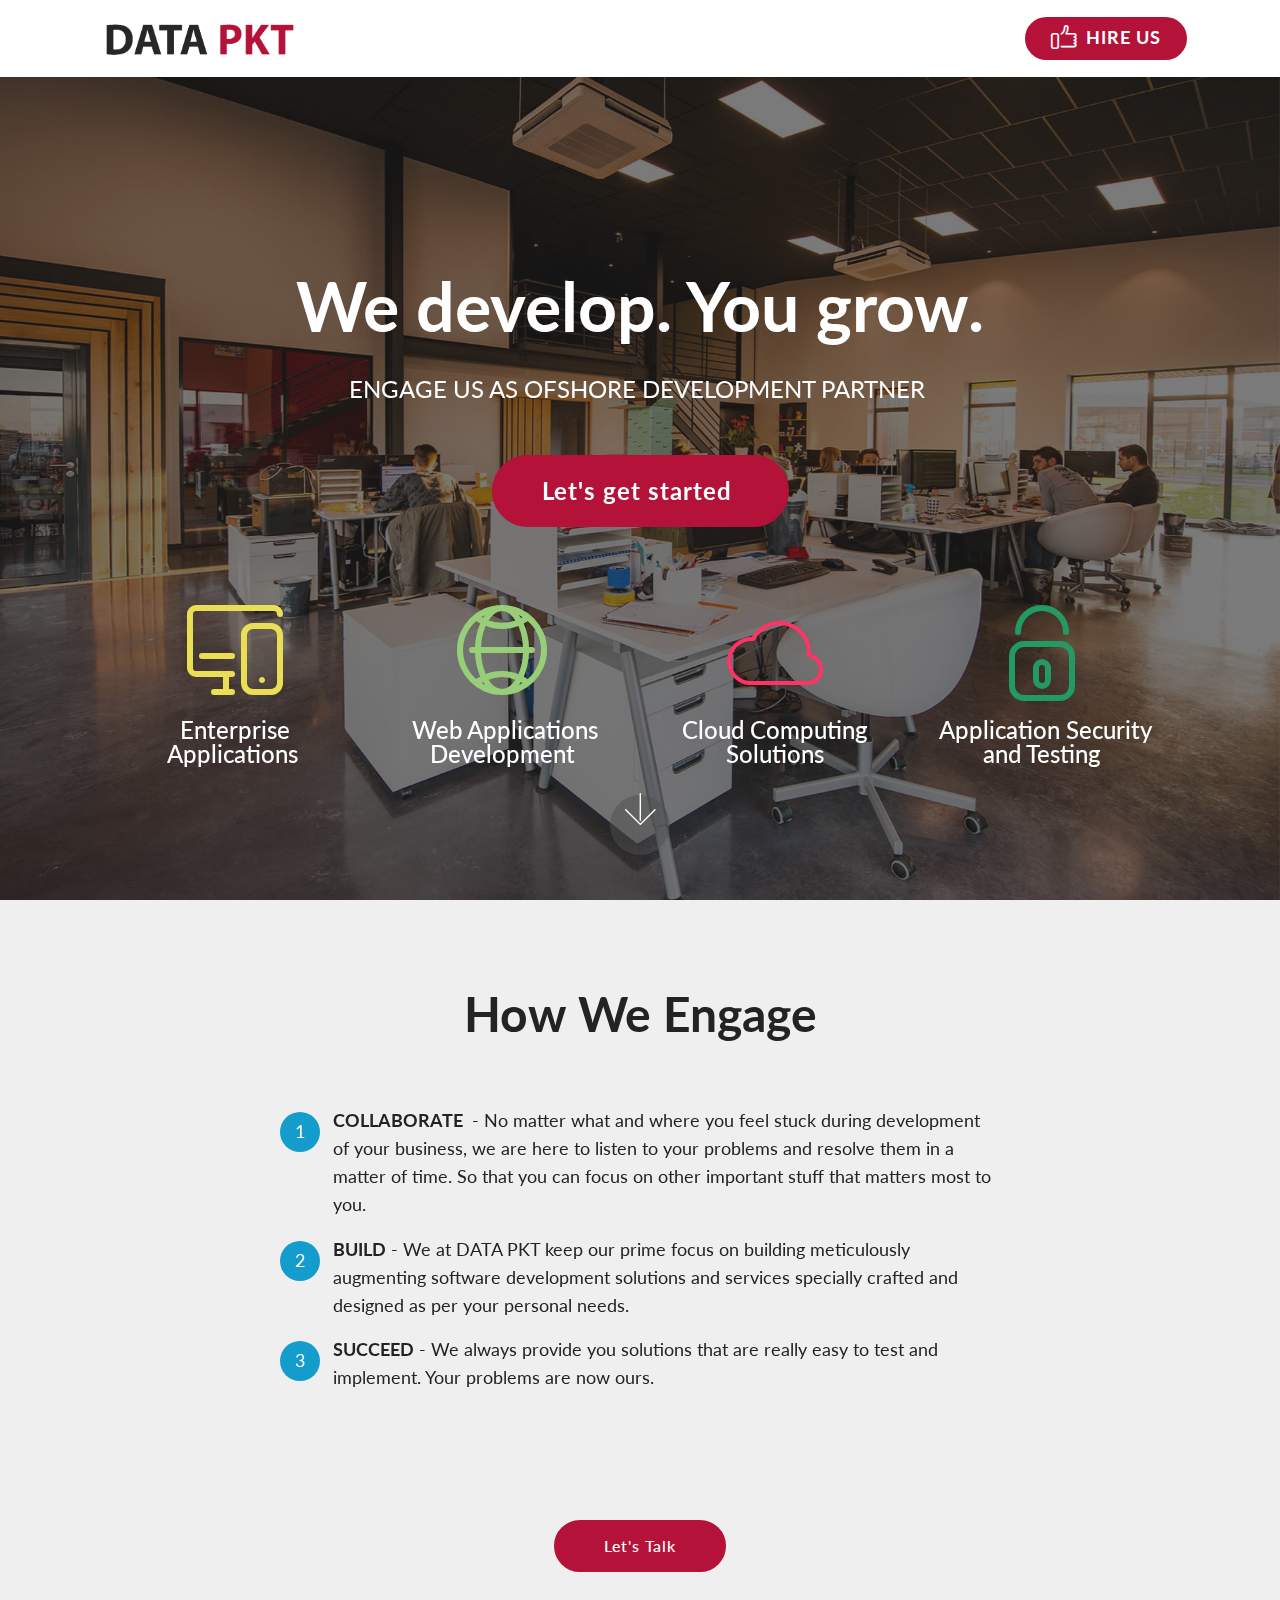
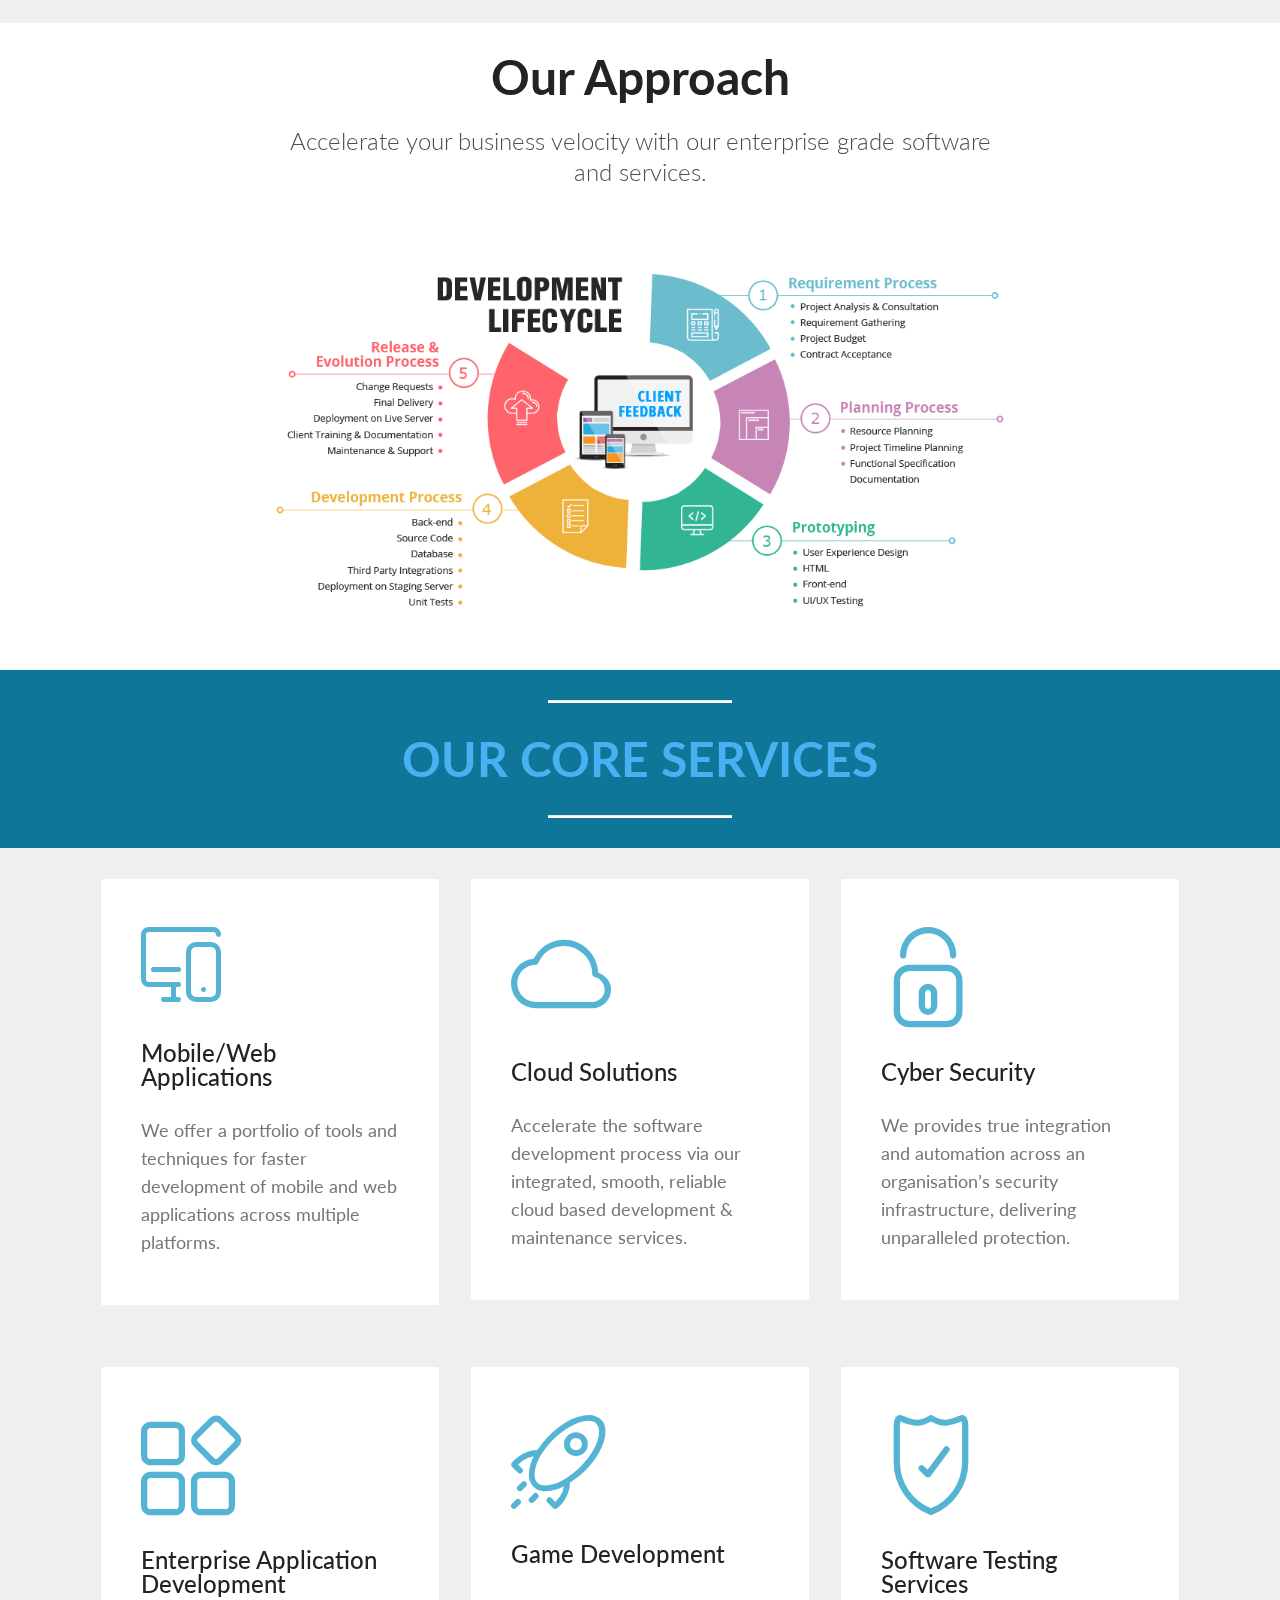
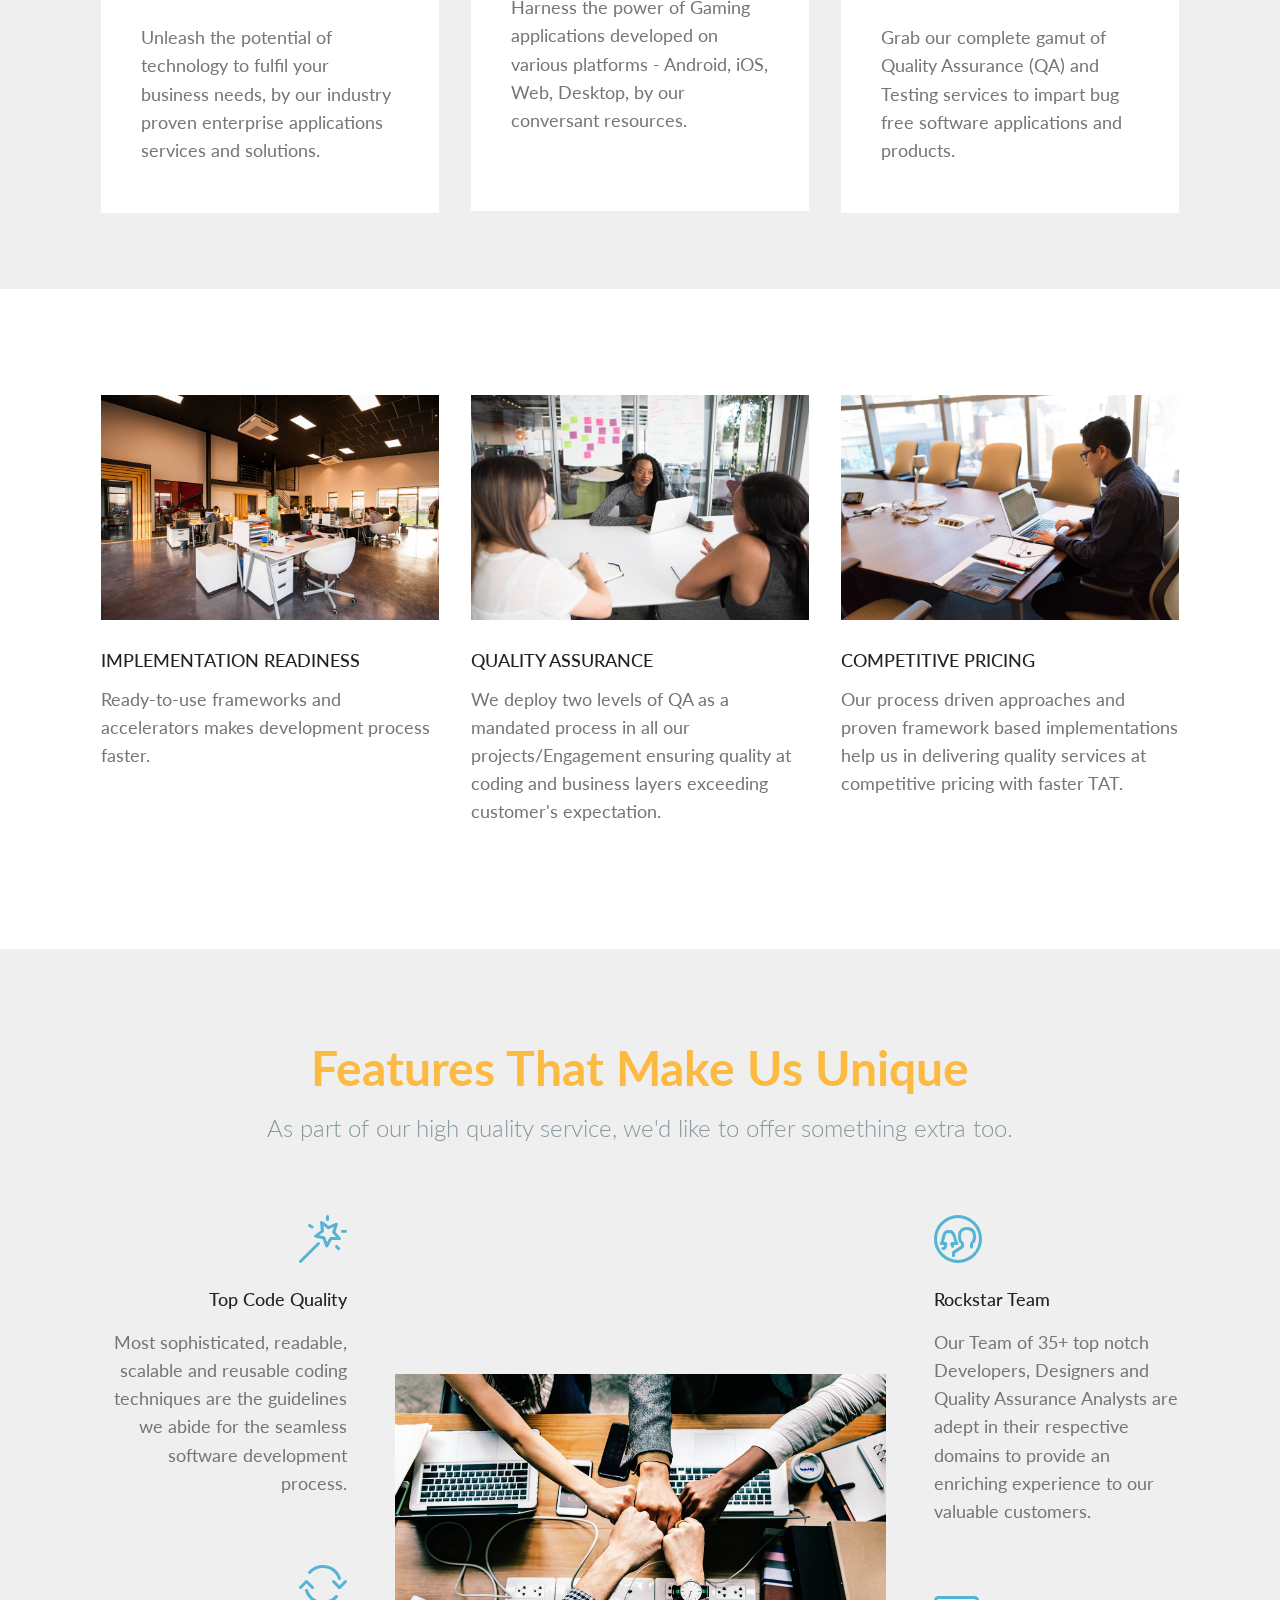
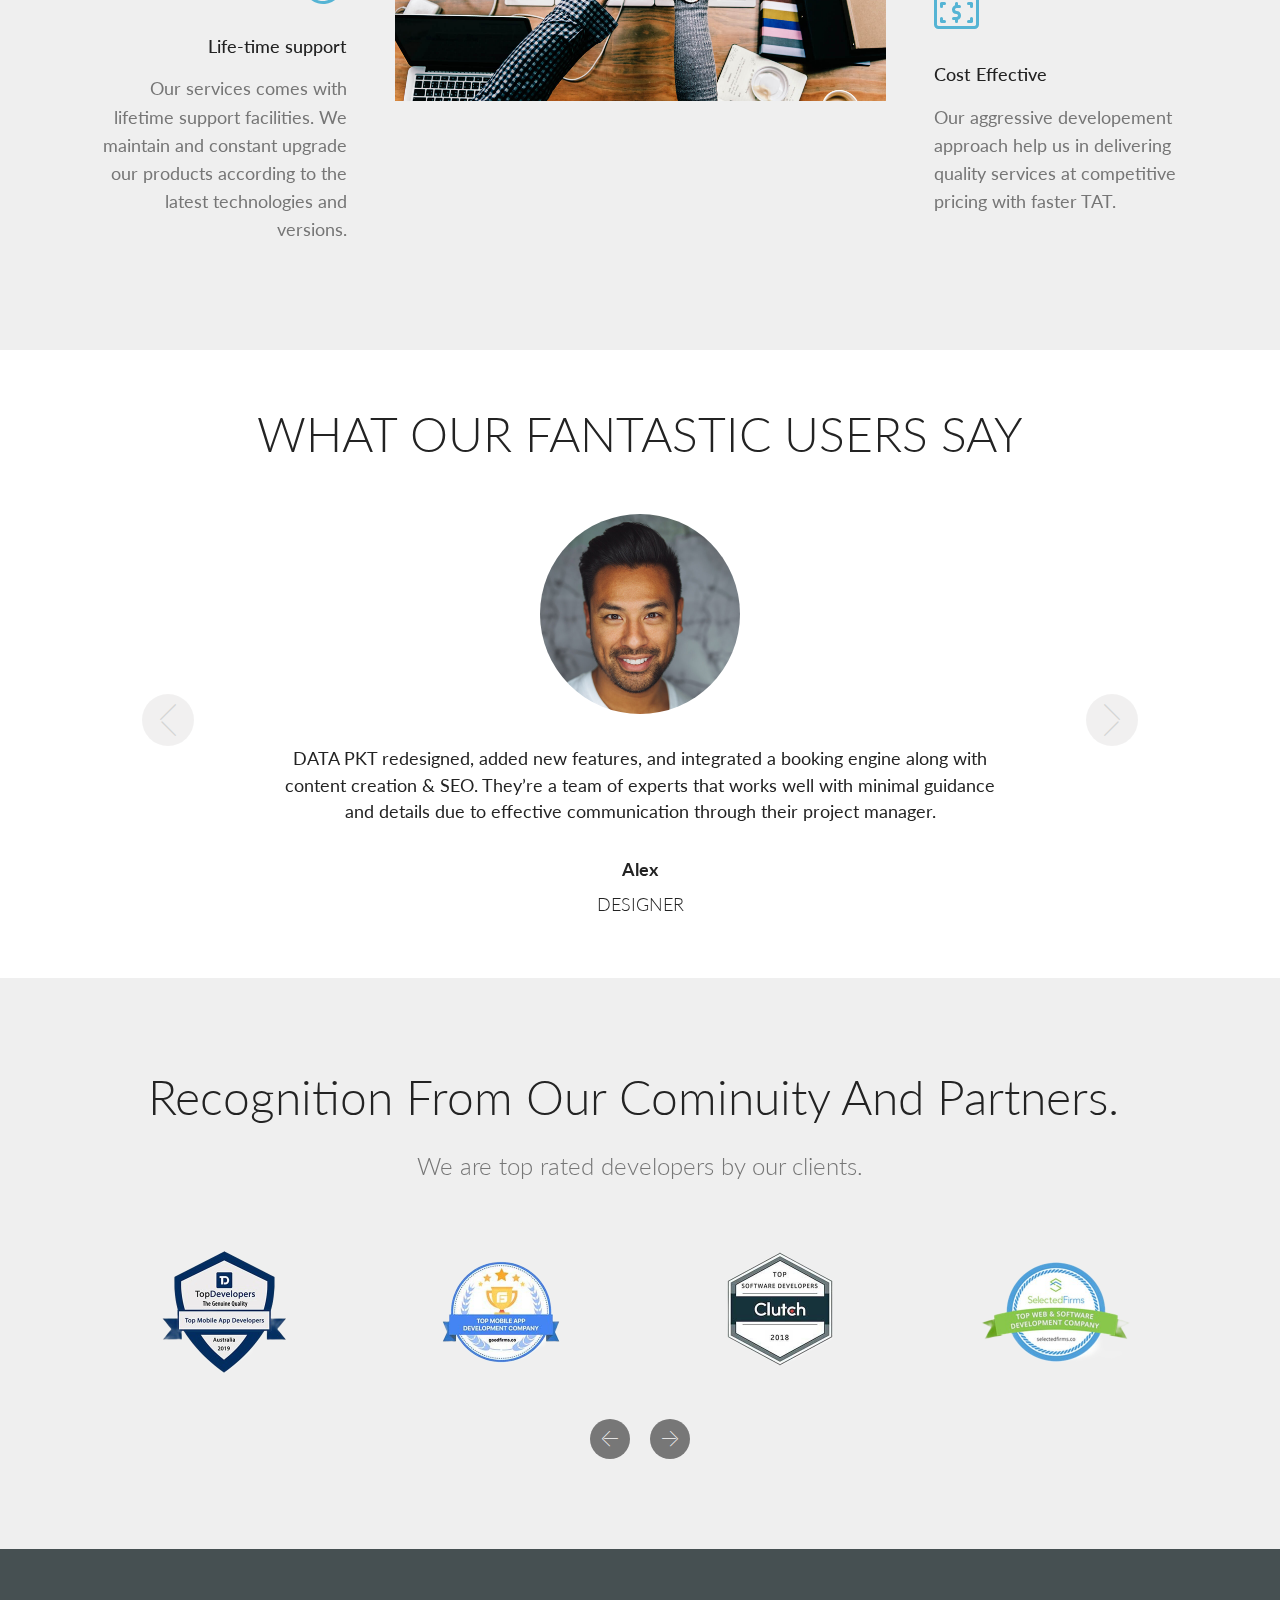
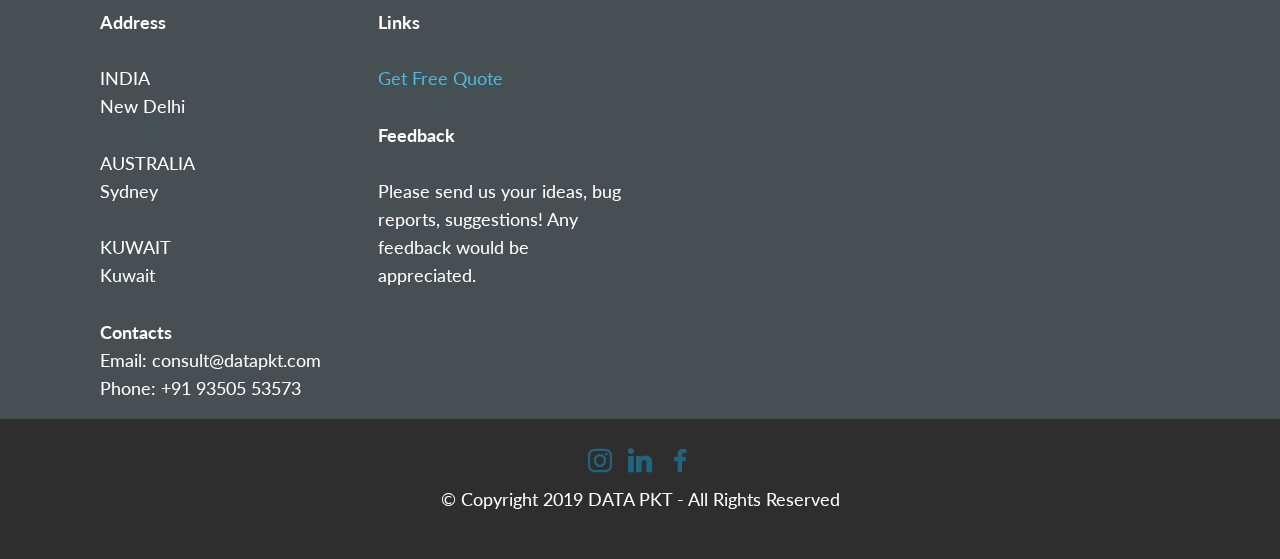
==== index.html @ 36987d60 "new website code" ====
<!DOCTYPE html>
<html  >
<head>
  
  <meta charset="UTF-8">
  <meta http-equiv="X-UA-Compatible" content="IE=edge">
  <meta name="generator" content="DATA PKT, datapkt.com">
  <meta name="viewport" content="width=device-width, initial-scale=1, minimum-scale=1">
  <link rel="shortcut icon" href="assets/images/logo-new-masked.png" type="image/x-icon">
  <meta name="description"
        content="IT Services, Software development, IT Software Testing, IT Application Security, Game Development, DEVOPS Solutions, Free IT Consultation, Top IT Service Company,DATAPKT, DATA PKT, Gurgaon, Australia, Kuwait">
  <meta name="keywords"
        content="IT Services, Software development, IT Software Testing, IT Application Security, Game Development, DEVOPS Solutions, Free IT Consultation, Top IT Service Company,DATAPKT, DATA PKT, Gurgaon, Australia, Kuwait">
  

  <title>DATA PKT - IT Services | Software Development and Testing Services</title>
  

  <link rel="stylesheet" href="assets/web/assets/mobirise-icons/mobirise-icons.css">
  <link rel="stylesheet" href="assets/web/assets/mobirise-icons-bold/mobirise-icons-bold.css">
  <link rel="stylesheet" href="assets/bootstrap/css/bootstrap.min.css">
  <link rel="stylesheet" href="assets/bootstrap/css/bootstrap-grid.min.css">
  <link rel="stylesheet" href="assets/bootstrap/css/bootstrap-reboot.min.css">
  <link rel="stylesheet" href="assets/dropdown/css/style.css">
  <link rel="stylesheet" href="assets/tether/tether.min.css">
  <link rel="stylesheet" href="assets/socicon/css/styles.css">
  <link rel="stylesheet" href="assets/theme/css/style.css">
  <link rel="preload" as="style" href="assets/mobirise/css/mbr-additional.css"><link rel="stylesheet" href="assets/mobirise/css/mbr-additional.css" type="text/css">
  
    <!-- Global site tag (gtag.js) - Google Analytics -->
    <script async src="https://www.googletagmanager.com/gtag/js?id=UA-167141271-1"></script>
    <script>
        window.dataLayer = window.dataLayer || [];
        function gtag() { dataLayer.push(arguments); }
        gtag('js', new Date());

        gtag('config', 'UA-167141271-1');
    </script>
  
  
</head>
<body>
  <section class="menu cid-s04Qbta7zK" once="menu" id="menu2-0">

    

    <nav class="navbar navbar-expand beta-menu navbar-dropdown align-items-center navbar-fixed-top navbar-toggleable-sm">
        <button class="navbar-toggler navbar-toggler-right" type="button" data-toggle="collapse" data-target="#navbarSupportedContent" aria-controls="navbarSupportedContent" aria-expanded="false" aria-label="Toggle navigation">
            <div class="hamburger">
                <span></span>
                <span></span>
                <span></span>
                <span></span>
            </div>
        </button>
        <div class="menu-logo">
            <div class="navbar-brand">
                <span class="navbar-logo">
                    <a href="https://datapkt.com/">
                        <img src="assets/images/logo-new-masked.png" alt="Mobirise" title="" style="height: 3.8rem;">
                    </a>
                </span>
                
            </div>
        </div>
        <div class="collapse navbar-collapse" id="navbarSupportedContent">
            
            <div class="navbar-buttons mbr-section-btn"><a class="btn btn-sm btn-secondary display-7" href="datapkt_get_quote.html"><span class="mbrib-like mbr-iconfont mbr-iconfont-btn"></span><strong>
                    HIRE US</strong><br></a></div>
        </div>
    </nav>
</section>

<section class="engine"></section><section class="header12 cid-s04V2kq7nJ mbr-fullscreen mbr-parallax-background" id="header12-5">

    

    <div class="mbr-overlay" style="opacity: 0.6; background-color: rgb(35, 35, 35);">
    </div>

    <div class="container  ">
            <div class="media-container">
                <div class="col-md-12 align-center">
                    <h1 class="mbr-section-title pb-3 mbr-white mbr-bold mbr-fonts-style display-1"><br><br>We develop. You grow.</h1>
                    <p class="mbr-text pb-3 mbr-white mbr-fonts-style display-5">
                        ENGAGE US AS OFSHORE DEVELOPMENT PARTNER&nbsp;</p>
                    <div class="mbr-section-btn align-center py-2"><a class="btn btn-md btn-secondary display-5" href="datapkt_get_quote.html#header3-g"><strong>Let's get started&nbsp;</strong><strong></strong></a></div>

                    <div class="icons-media-container mbr-white">
                        <div class="card col-12 col-md-6 col-lg-3">
                            <div class="icon-block">
                                <span class="mbr-iconfont mbrib-responsive" style="color: rgb(233, 222, 84); fill: rgb(233, 222, 84);"></span>
                            </a>
                            </div>
                            <h5 class="mbr-fonts-style display-5">
                                Enterprise Applications&nbsp;</h5>
                        </div>

                        <div class="card col-12 col-md-6 col-lg-3">
                            <div class="icon-block">
                                    <span class="mbr-iconfont mbrib-globe-2" style="color: rgb(152, 206, 119); fill: rgb(152, 206, 119);"></span>
                                </a>
                            </div>
                            <h5 class="mbr-fonts-style display-5">
                                Web Applications<br>Development&nbsp;</h5>
                        </div>

                        <div class="card col-12 col-md-6 col-lg-3">
                            <div class="icon-block">
                                    <span class="mbr-iconfont mbri-cloud" style="color: rgb(255, 51, 102); fill: rgb(255, 51, 102);"></span>
                                </a>
                            </div>
                            <h5 class="mbr-fonts-style display-5">
                                Cloud Computing Solutions</h5>
                        </div>

                        <div class="card col-12 col-md-6 col-lg-3">
                            <div class="icon-block">
                                    <span class="mbr-iconfont mbrib-lock" style="color: rgb(35, 153, 99); fill: rgb(35, 153, 99);"></span>
                                </a>
                            </div>
                            <h5 class="mbr-fonts-style display-5">
                                Application Security and Testing&nbsp;</h5>
                        </div>
                    </div>
                </div>
            </div>
    </div>

    <div class="mbr-arrow hidden-sm-down" aria-hidden="true">
        <a href="#next">
            <i class="mbri-down mbr-iconfont"></i>
        </a>
    </div>
</section>

<section class="mbr-section content4 cid-s05r901Wev" id="content4-p">

    

    <div class="container">
        <div class="media-container-row">
            <div class="title col-12 col-md-8">
                <h2 class="align-center pb-3 mbr-fonts-style display-2"><strong>How We Engage</strong></h2>
                
                
            </div>
        </div>
    </div>
</section>

<section class="mbr-section article content11 cid-s04VT2Vdr0" id="content11-7">
     

    <div class="container">
        <div class="media-container-row">
            <div class="mbr-text counter-container col-12 col-md-8 mbr-fonts-style display-7">
                <ol>
                    <li><strong>COLLABORATE&nbsp;</strong> - No matter what and where you feel stuck during development of your business, we are here to listen to your problems and resolve them in a matter of time. So that you can focus on other important stuff that matters most to you.&nbsp;</li>
                    <li><strong>BUILD</strong> - We at DATA PKT keep our prime focus on building meticulously augmenting software development solutions and services specially crafted and designed as per your personal needs.&nbsp;</li>
                    <li><strong>SUCCEED</strong> - We always provide you solutions that are really easy to test and implement. Your problems are now ours.&nbsp;</li>
                </ol>
            </div>
        </div>
    </div>
</section>

<section class="mbr-section content8 cid-s05pioyYOa" id="content8-n">

    

    <div class="container">
        <div class="media-container-row title">
            <div class="col-12 col-md-8">
                <div class="mbr-section-btn align-center"><a class="btn btn-secondary display-4" href="datapkt_get_quote.html">Let's Talk</a></div>
            </div>
        </div>
    </div>
</section>

<section class="mbr-section content5 cid-s05plh3Xki" id="content5-o">

    

    

    <div class="container">
        <div class="media-container-row">
            <div class="title col-12 col-md-8">
                <h2 class="align-center mbr-bold mbr-white pb-3 mbr-fonts-style display-2">Our Approach</h2>
                <h3 class="mbr-section-subtitle align-center mbr-light mbr-white pb-3 mbr-fonts-style display-5">
                    Accelerate your business velocity with our enterprise grade software and services.</h3>
                
                
            </div>
        </div>
    </div>
</section>

<section class="cid-s05JF2onFY" id="image1-r">

    

    <figure class="mbr-figure container">
        <div class="image-block" style="width: 66%;">
            <a href="https://atprodsitecdn.azureedge.net/allianceteklive/images/deployment-lifecycle.png"><img src="assets/images/deployment-lifecycle.png" width="1400" alt="Mobirise" title=""></a>
            
        </div>
    </figure>
</section>

<section class="mbr-section article content10 cid-s05sHto4bU" id="content10-q">
    
     

    <div class="container">
        <div class="inner-container" style="width: 66%;">
            <hr class="line" style="width: 25%;">
            <div class="section-text align-center mbr-white mbr-fonts-style display-2"><strong>
                    OUR CORE SERVICES</strong></div>
            <hr class="line" style="width: 25%;">
        </div>
    </div>
</section>

<section class="features6 cid-s04W2j54G5" id="features6-a">
    
    

    
    <div class="container">
        <div class="media-container-row">

            <div class="card p-3 col-12 col-md-6 col-lg-4">
                <div class="card-img pb-3">
                    <span class="mbr-iconfont mbrib-responsive" style="color: rgb(85, 180, 212); fill: rgb(85, 180, 212); font-size: 80px;"></span>
                </div>
                <div class="card-box">
                    <h4 class="card-title py-3 mbr-fonts-style display-5">Mobile/Web Applications</h4>
                    <p class="mbr-text mbr-fonts-style display-7">
                       We offer a portfolio of tools and techniques for faster development of mobile and web applications across multiple platforms.</p>
                </div>
            </div>

            <div class="card p-3 col-12 col-md-6 col-lg-4">
                <div class="card-img pb-3">
                    <span class="mbr-iconfont mbrib-cloud" style="color: rgb(85, 180, 212); fill: rgb(85, 180, 212); font-size: 100px;"></span>
                </div>
                <div class="card-box">
                    <h4 class="card-title py-3 mbr-fonts-style display-5">Cloud Solutions</h4>
                    <p class="mbr-text mbr-fonts-style display-7">Accelerate the software development process via our integrated, smooth, reliable cloud based development &amp; maintenance services.<br>
                    </p>
                </div>
            </div>

            <div class="card p-3 col-12 col-md-6 col-lg-4">
                <div class="card-img pb-3">
                    <span class="mbr-iconfont mbrib-lock" style="color: rgb(85, 180, 212); fill: rgb(85, 180, 212); font-size: 100px;"></span>
                </div>
                <div class="card-box">
                    <h4 class="card-title py-3 mbr-fonts-style display-5">Cyber Security</h4>
                    <p class="mbr-text mbr-fonts-style display-7">
                       We provides true integration and automation across an organisation’s security infrastructure, delivering unparalleled protection.<br></p>
                </div>
            </div>

            

        </div>

    </div>

</section>

<section class="features6 cid-s04W18YOGa" id="features6-9">
    
    

    
    <div class="container">
        <div class="media-container-row">

            <div class="card p-3 col-12 col-md-6 col-lg-4">
                <div class="card-img pb-3">
                    <span class="mbr-iconfont mbrib-extension" style="color: rgb(85, 180, 212); fill: rgb(85, 180, 212); font-size: 100px;"></span>
                </div>
                <div class="card-box">
                    <h4 class="card-title py-3 mbr-fonts-style display-5">Enterprise Application Development&nbsp;</h4>
                    <p class="mbr-text mbr-fonts-style display-7">
                       Unleash the potential of technology to fulfil your business needs, by our industry proven enterprise applications services and solutions.
                    </p>
                </div>
            </div>

            <div class="card p-3 col-12 col-md-6 col-lg-4">
                <div class="card-img pb-3">
                    <span class="mbr-iconfont mbrib-rocket" style="font-size: 94px; color: rgb(85, 180, 212); fill: rgb(85, 180, 212);"></span>
                </div>
                <div class="card-box">
                    <h4 class="card-title py-3 mbr-fonts-style display-5">Game Development&nbsp;</h4>
                    <p class="mbr-text mbr-fonts-style display-7">Harness the power of Gaming applications developed on various platforms - Android, iOS, Web, Desktop, by our conversant resources.<br><br>
                    </p>
                </div>
            </div>

            <div class="card p-3 col-12 col-md-6 col-lg-4">
                <div class="card-img pb-3">
                    <span class="mbr-iconfont mbrib-protect" style="font-size: 100px; color: rgb(85, 180, 212); fill: rgb(85, 180, 212);"></span>
                </div>
                <div class="card-box">
                    <h4 class="card-title py-3 mbr-fonts-style display-5">Software Testing Services</h4>
                    <p class="mbr-text mbr-fonts-style display-7">Grab our complete gamut of Quality Assurance (QA) and Testing services to impart bug free software applications and products.<br>
                    </p>
                </div>
            </div>

            

        </div>

    </div>

</section>

<section class="features2 cid-s05LV9KtYY" id="features2-u">

    

    
    
    <div class="container">
        <div class="media-container-row">
            <div class="card p-3 col-12 col-md-6 col-lg-4">
                <div class="card-wrapper">
                    <div class="card-img">
                        <img src="assets/images/background1.jpg" alt="Mobirise">
                    </div>
                    <div class="card-box">
                        <h4 class="card-title pb-3 mbr-fonts-style display-7">IMPLEMENTATION READINESS</h4>
                        <p class="mbr-text mbr-fonts-style display-7">Ready-to-use frameworks and accelerators makes development process faster.</p>
                    </div>
                </div>
            </div>

            <div class="card p-3 col-12 col-md-6 col-lg-4">
                <div class="card-wrapper">
                    <div class="card-img">
                        <img src="assets/images/background2.jpg" alt="Mobirise">
                    </div>
                    <div class="card-box ">
                        <h4 class="card-title pb-3 mbr-fonts-style display-7">QUALITY ASSURANCE&nbsp;</h4>
                        <p class="mbr-text mbr-fonts-style display-7">We deploy two levels of QA as a mandated process in all our projects/Engagement ensuring quality at coding and business layers exceeding customer's expectation.</p>
                    </div>
                </div>
            </div>

            <div class="card p-3 col-12 col-md-6 col-lg-4">
                <div class="card-wrapper">
                    <div class="card-img">
                        <img src="assets/images/background3.jpg" alt="Mobirise">
                    </div>
                    <div class="card-box">
                        <h4 class="card-title pb-3 mbr-fonts-style display-7">COMPETITIVE PRICING&nbsp;</h4>
                        <p class="mbr-text mbr-fonts-style display-7">Our process driven approaches and proven framework based implementations help us in delivering quality services at competitive pricing with faster TAT.</p>
                    </div>
                </div>
            </div>

            
        </div>
    </div>
</section>

<section class="features12 cid-s04W6Q4tJt" id="features12-b">
    
    

    

    <div class="container">
        <h2 class="mbr-section-title pb-2 mbr-fonts-style display-2"><strong>Features That Make Us Unique</strong></h2>
        <h3 class="mbr-section-subtitle pb-3 mbr-fonts-style display-5">As part of our high quality service, we'd like to offer something extra too.</h3>

        <div class="media-container-row pt-5">
            <div class="block-content align-right">
                <div class="card pl-3 pr-3 pb-5">
                    <div class="mbr-card-img-title">
                        <div class="card-img pb-3">
                             <span class="mbr-iconfont mbrib-magic-stick" style="color: rgb(85, 180, 212); fill: rgb(85, 180, 212);"></span>
                        </div>
                        <div class="mbr-crt-title">
                            <h4 class="card-title py-2 mbr-crt-title mbr-fonts-style display-7">Top Code Quality</h4>
                        </div>
                    </div>                

                    <div class="card-box">
                        <p class="mbr-text mbr-section-text mbr-fonts-style display-7">Most sophisticated, readable, scalable and reusable coding techniques are the guidelines we abide for the seamless software development process.
                        </p>
                    </div>
                </div>

                <div class="card pl-3 pr-3">
                    <div class="mbr-card-img-title">
                        <div class="card-img pb-3">
                            <span class="mbr-iconfont mbrib-update" style="color: rgb(85, 180, 212); fill: rgb(85, 180, 212);"></span>
                        </div>
                        <div class="mbr-crt-title">
                            <h4 class="card-title py-2 mbr-crt-title mbr-fonts-style display-7">Life-time support</h4>
                        </div>
                    </div>
                    <div class="card-box">
                        <p class="mbr-text mbr-section-text mbr-fonts-style display-7">
                            Our services comes with lifetime support facilities. We maintain and constant upgrade our products according to the latest technologies and versions.
                        </p>
                    </div>
                </div>
            </div>

            <div class="mbr-figure m-auto" style="width: 50%;">
                <img src="assets/images/background6.jpg" alt="Mobirise" title="">
            </div>

            <div class="block-content align-left">
                <div class="card pl-3 pr-3 pb-5">
                    <div class="mbr-card-img-title">
                        <div class="card-img pb-3">
                             <span class="mbr-iconfont mbrib-users" style="color: rgb(85, 180, 212); fill: rgb(85, 180, 212);"></span>
                        </div>
                        <div class="mbr-crt-title">
                            <h4 class="card-title py-2 mbr-crt-title mbr-fonts-style display-7">Rockstar Team</h4>
                        </div>
                    </div>                

                    <div class="card-box">
                        <p class="mbr-text mbr-section-text mbr-fonts-style display-7">
                            Our Team of 35+ top notch Developers, Designers and Quality Assurance Analysts are adept in their respective domains to provide an enriching experience to our valuable customers.</p>
                    </div>
                </div>

                <div class="card pl-3 pr-3">
                    <div class="mbr-card-img-title">
                        <div class="card-img pb-3">
                            <span class="mbr-iconfont mbrib-cash" style="color: rgb(85, 180, 212); fill: rgb(85, 180, 212);"></span>
                        </div>
                        <div class="mbr-crt-title">
                            <h4 class="card-title py-2 mbr-crt-title mbr-fonts-style display-7">Cost Effective&nbsp;</h4>
                        </div>
                    </div>
                    <div class="card-box">
                        <p class="mbr-text mbr-section-text mbr-fonts-style display-7">
                            Our aggressive developement approach help us in delivering quality services at competitive pricing with faster TAT.
                        </p>
                    </div>
                </div>
            </div>
        </div>
    </div>
</section>

<section class="carousel slide testimonials-slider cid-s04ZLrWwwZ" data-interval="false" id="testimonials-slider1-i">
    
    

    

    <div class="container text-center">
        <h2 class="pb-5 mbr-fonts-style display-2">
            WHAT OUR FANTASTIC USERS SAY
        </h2>

        <div class="carousel slide" role="listbox" data-pause="true" data-keyboard="false" data-ride="carousel" data-interval="5000">
            <div class="carousel-inner">
                
                
            <div class="carousel-item">
                    <div class="user col-md-8">
                        <div class="user_image">
                            <img src="assets/images/face3.jpg">
                        </div>
                        <div class="user_text pb-3">
                            <p class="mbr-fonts-style display-7">
                                DATA PKT redesigned, added new features, and integrated a booking engine along with content creation &amp; SEO. They’re a team of experts that works well with minimal guidance and details due to effective communication through their project manager.
                            </p>
                        </div>
                        <div class="user_name mbr-bold pb-2 mbr-fonts-style display-7">
                            Alex
                        </div>
                        <div class="user_desk mbr-light mbr-fonts-style display-7">
                            DESIGNER
                        </div>
                    </div>
                </div><div class="carousel-item">
                    <div class="user col-md-8">
                        <div class="user_image">
                            <img src="assets/images/face2.jpg">
                        </div>
                        <div class="user_text pb-3">
                            <p class="mbr-fonts-style display-7">
                                I wanted to convey what a great job I think the team did on this recent Listing Manager project. We needed a quick turn around and we needed some creativity from the team on the UI and you delivered in style. You certainly exceeded my expectations.
                            </p>
                        </div>
                        <div class="user_name mbr-bold pb-2 mbr-fonts-style display-7">
                            Linda
                        </div>
                        <div class="user_desk mbr-light mbr-fonts-style display-7">
                            DEVELOPER
                        </div>
                    </div>
                </div></div>

            <div class="carousel-controls">
                <a class="carousel-control-prev" role="button" data-slide="prev">
                  <span aria-hidden="true" class="mbri-arrow-prev mbr-iconfont"></span>
                  <span class="sr-only">Previous</span>
                </a>
                
                <a class="carousel-control-next" role="button" data-slide="next">
                  <span aria-hidden="true" class="mbri-arrow-next mbr-iconfont"></span>
                  <span class="sr-only">Next</span>
                </a>
            </div>
        </div>
    </div>
</section>

<section class="clients cid-s06AmJy2go" data-interval="false" id="clients-x">
      

    
        <div class="container mb-5">
            <div class="media-container-row">
                <div class="col-12 align-center">
                    <h2 class="mbr-section-title pb-3 mbr-fonts-style display-2">
                        Recognition From Our Cominuity And Partners.&nbsp;</h2>
                    <h3 class="mbr-section-subtitle mbr-light mbr-fonts-style display-5">
                        We are top rated developers by our clients.
                    </h3>
                </div>
            </div>
        </div>

    <div class="container">
        <div class="carousel slide" role="listbox" data-pause="true" data-keyboard="false" data-ride="carousel" data-interval="5000">
            <div class="carousel-inner" data-visible="4">
                
                
                
                
                
            <div class="carousel-item ">
                    <div class="media-container-row">
                        <div class="col-md-12">
                            <div class="wrap-img ">
                                <img src="assets/images/top-mobile-app-developers-australia-2019.png" class="img-responsive clients-img" alt="" title="">
                            </div>
                        </div>
                    </div>
                </div><div class="carousel-item ">
                    <div class="media-container-row">
                        <div class="col-md-12">
                            <div class="wrap-img ">
                                <img src="assets/images/goodfirms.png" class="img-responsive clients-img" alt="" title="">
                            </div>
                        </div>
                    </div>
                </div><div class="carousel-item ">
                    <div class="media-container-row">
                        <div class="col-md-12">
                            <div class="wrap-img ">
                                <img src="assets/images/clutch-1.png" class="img-responsive clients-img" alt="" title="">
                            </div>
                        </div>
                    </div>
                </div><div class="carousel-item ">
                    <div class="media-container-row">
                        <div class="col-md-12">
                            <div class="wrap-img ">
                                <img src="assets/images/top-web-development-companies-of-usa.png" class="img-responsive clients-img" alt="" title="">
                            </div>
                        </div>
                    </div>
                </div></div>
            <div class="carousel-controls">
                <a data-app-prevent-settings="" class="carousel-control carousel-control-prev" role="button" data-slide="prev">
                    <span aria-hidden="true" class="mbri-left mbr-iconfont"></span>
                    <span class="sr-only">Previous</span>
                </a>
                <a data-app-prevent-settings="" class="carousel-control carousel-control-next" role="button" data-slide="next">
                    <span aria-hidden="true" class="mbri-right mbr-iconfont"></span>
                    <span class="sr-only">Next</span>
                </a>
            </div>
        </div>
    </div>
</section>

<section class="cid-s06ASRzOPq" id="footer2-10">

    

    

    <div class="container">
        <div class="media-container-row content mbr-white">
            <div class="col-12 col-md-3 mbr-fonts-style display-7">
                <p class="mbr-text">
                    <strong>Address</strong>
                    <br>
                    <br>INDIA&nbsp;<br>New Delhi<br><br>AUSTRALIA&nbsp;<br>Sydney<br><br>KUWAIT<br>Kuwait&nbsp;<br>
                    <br><strong>Contacts</strong>
                    <br>Email: consult@datapkt.com
                    <br>Phone: +91 93505 53573<br></p>
            </div>
            <div class="col-12 col-md-3 mbr-fonts-style display-7">
                <p class="mbr-text">
                    <strong>Links</strong>
                    <br>
                    <br><a href="datapkt_get_quote.html#header3-g">Get Free Quote </a>&nbsp;&nbsp;<br>
                    <br><strong>Feedback</strong>
                    <br>
                    <br>Please send us your ideas, bug reports, suggestions! Any feedback would be appreciated.
                </p>
            </div>
            <div class="col-12 col-md-6">
                <div class="google-map"><iframe frameborder="0" style="border:0" src="https://www.google.com/maps/embed/v1/place?key=AIzaSyAEIpgj38KyLFELm2bK9Y7krBkz1K-cMq8&amp;q=place_id:ChIJLbZ-NFv9DDkRzk0gTkm3wlI" allowfullscreen=""></iframe></div>
            </div>
        </div>
        
    </div>
</section>

<section once="footers" class="cid-s06AOKq2oB" id="footer7-z">

    

    

    <div class="container">
        <div class="media-container-row align-center mbr-white">
            
            <div class="row social-row">
                <div class="social-list align-right pb-2">
                    
                    
                    
                    
                    
                    
                <div class="soc-item">
                        <a href="https://www.instagram.com/data_pkt/" target="_blank">
                            <span class="mbr-iconfont mbr-iconfont-social socicon-instagram socicon" style="color: rgb(20, 157, 204); fill: rgb(20, 157, 204);"></span>
                        </a>
                    </div><div class="soc-item">
                        <a href="https://www.linkedin.com/company/datapkt/" target="_blank">
                            <span class="mbr-iconfont mbr-iconfont-social socicon-linkedin socicon" style="color: rgb(20, 157, 204); fill: rgb(20, 157, 204);"></span>
                        </a>
                    </div><div class="soc-item">
                        <a href="https://www.facebook.com/itsdatapkt/" target="_blank">
                            <span class="mbr-iconfont mbr-iconfont-social socicon-facebook socicon" style="color: rgb(20, 157, 204); fill: rgb(20, 157, 204);"></span>
                        </a>
                    </div></div>
            </div>
            <div class="row row-copirayt">
                <p class="mbr-text mb-0 mbr-fonts-style mbr-white align-center display-7">
                    © Copyright 2019 DATA PKT - All Rights Reserved
                </p>
            </div>
        </div>
    </div>
</section>


  <script src="assets/web/assets/jquery/jquery.min.js"></script>
  <script src="assets/popper/popper.min.js"></script>
  <script src="assets/bootstrap/js/bootstrap.min.js"></script>
  <script src="assets/smoothscroll/smooth-scroll.js"></script>
  <script src="assets/dropdown/js/nav-dropdown.js"></script>
  <script src="assets/dropdown/js/navbar-dropdown.js"></script>
  <script src="assets/touchswipe/jquery.touch-swipe.min.js"></script>
  <script src="assets/tether/tether.min.js"></script>
  <script src="assets/parallax/jarallax.min.js"></script>
  <script src="assets/bootstrapcarouselswipe/bootstrap-carousel-swipe.js"></script>
  <script src="assets/mbr-testimonials-slider/mbr-testimonials-slider.js"></script>
  <script src="assets/mbr-clients-slider/mbr-clients-slider.js"></script>
  <script src="assets/vimeoplayer/jquery.mb.vimeo_player.js"></script>
  <script src="assets/theme/js/script.js"></script>
  
  
</body>
</html>
---- assets/web/assets/mobirise-icons/mobirise-icons.css ----
@font-face {
  font-family: 'MobiriseIcons';
  src:  url('mobirise-icons.eot?spat4u');
  src:  url('mobirise-icons.eot?spat4u#iefix') format('embedded-opentype'),
    url('mobirise-icons.ttf?spat4u') format('truetype'),
    url('mobirise-icons.woff?spat4u') format('woff'),
    url('mobirise-icons.svg?spat4u#MobiriseIcons') format('svg');
  font-weight: normal;
  font-style: normal;
  font-display: swap;
}

[class^="mbri-"], [class*=" mbri-"] {
  /* use !important to prevent issues with browser extensions that change fonts */
  font-family: MobiriseIcons !important;
  speak: none;
  font-style: normal;
  font-weight: normal;
  font-variant: normal;
  text-transform: none;
  line-height: 1;

  /* Better Font Rendering =========== */
  -webkit-font-smoothing: antialiased;
  -moz-osx-font-smoothing: grayscale;
}

.mbri-add-submenu:before {
  content: "\e900";
}
.mbri-alert:before {
  content: "\e901";
}
.mbri-align-center:before {
  content: "\e902";
}
.mbri-align-justify:before {
  content: "\e903";
}
.mbri-align-left:before {
  content: "\e904";
}
.mbri-align-right:before {
  content: "\e905";
}
.mbri-android:before {
  content: "\e906";
}
.mbri-apple:before {
  content: "\e907";
}
.mbri-arrow-down:before {
  content: "\e908";
}
.mbri-arrow-next:before {
  content: "\e909";
}
.mbri-arrow-prev:before {
  content: "\e90a";
}
.mbri-arrow-up:before {
  content: "\e90b";
}
.mbri-bold:before {
  content: "\e90c";
}
.mbri-bookmark:before {
  content: "\e90d";
}
.mbri-bootstrap:before {
  content: "\e90e";
}
.mbri-briefcase:before {
  content: "\e90f";
}
.mbri-browse:before {
  content: "\e910";
}
.mbri-bulleted-list:before {
  content: "\e911";
}
.mbri-calendar:before {
  content: "\e912";
}
.mbri-camera:before {
  content: "\e913";
}
.mbri-cart-add:before {
  content: "\e914";
}
.mbri-cart-full:before {
  content: "\e915";
}
.mbri-cash:before {
  content: "\e916";
}
.mbri-change-style:before {
  content: "\e917";
}
.mbri-chat:before {
  content: "\e918";
}
.mbri-clock:before {
  content: "\e919";
}
.mbri-close:before {
  content: "\e91a";
}
.mbri-cloud:before {
  content: "\e91b";
}
.mbri-code:before {
  content: "\e91c";
}
.mbri-contact-form:before {
  content: "\e91d";
}
.mbri-credit-card:before {
  content: "\e91e";
}
.mbri-cursor-click:before {
  content: "\e91f";
}
.mbri-cust-feedback:before {
  content: "\e920";
}
.mbri-database:before {
  content: "\e921";
}
.mbri-delivery:before {
  content: "\e922";
}
.mbri-desktop:before {
  content: "\e923";
}
.mbri-devices:before {
  content: "\e924";
}
.mbri-down:before {
  content: "\e925";
}
.mbri-download:before {
  content: "\e989";
}
.mbri-drag-n-drop:before {
  content: "\e927";
}
.mbri-drag-n-drop2:before {
  content: "\e928";
}
.mbri-edit:before {
  content: "\e929";
}
.mbri-edit2:before {
  content: "\e92a";
}
.mbri-error:before {
  content: "\e92b";
}
.mbri-extension:before {
  content: "\e92c";
}
.mbri-features:before {
  content: "\e92d";
}
.mbri-file:before {
  content: "\e92e";
}
.mbri-flag:before {
  content: "\e92f";
}
.mbri-folder:before {
  content: "\e930";
}
.mbri-gift:before {
  content: "\e931";
}
.mbri-github:before {
  content: "\e932";
}
.mbri-globe:before {
  content: "\e933";
}
.mbri-globe-2:before {
  content: "\e934";
}
.mbri-growing-chart:before {
  content: "\e935";
}
.mbri-hearth:before {
  content: "\e936";
}
.mbri-help:before {
  content: "\e937";
}
.mbri-home:before {
  content: "\e938";
}
.mbri-hot-cup:before {
  content: "\e939";
}
.mbri-idea:before {
  content: "\e93a";
}
.mbri-image-gallery:before {
  content: "\e93b";
}
.mbri-image-slider:before {
  content: "\e93c";
}
.mbri-info:before {
  content: "\e93d";
}
.mbri-italic:before {
  content: "\e93e";
}
.mbri-key:before {
  content: "\e93f";
}
.mbri-laptop:before {
  content: "\e940";
}
.mbri-layers:before {
  content: "\e941";
}
.mbri-left-right:before {
  content: "\e942";
}
.mbri-left:before {
  content: "\e943";
}
.mbri-letter:before {
  content: "\e944";
}
.mbri-like:before {
  content: "\e945";
}
.mbri-link:before {
  content: "\e946";
}
.mbri-lock:before {
  content: "\e947";
}
.mbri-login:before {
  content: "\e948";
}
.mbri-logout:before {
  content: "\e949";
}
.mbri-magic-stick:before {
  content: "\e94a";
}
.mbri-map-pin:before {
  content: "\e94b";
}
.mbri-menu:before {
  content: "\e94c";
}
.mbri-mobile:before {
  content: "\e94d";
}
.mbri-mobile2:before {
  content: "\e94e";
}
.mbri-mobirise:before {
  content: "\e94f";
}
.mbri-more-horizontal:before {
  content: "\e950";
}
.mbri-more-vertical:before {
  content: "\e951";
}
.mbri-music:before {
  content: "\e952";
}
.mbri-new-file:before {
  content: "\e953";
}
.mbri-numbered-list:before {
  content: "\e954";
}
.mbri-opened-folder:before {
  content: "\e955";
}
.mbri-pages:before {
  content: "\e956";
}
.mbri-paper-plane:before {
  content: "\e957";
}
.mbri-paperclip:before {
  content: "\e958";
}
.mbri-photo:before {
  content: "\e959";
}
.mbri-photos:before {
  content: "\e95a";
}
.mbri-pin:before {
  content: "\e95b";
}
.mbri-play:before {
  content: "\e95c";
}
.mbri-plus:before {
  content: "\e95d";
}
.mbri-preview:before {
  content: "\e95e";
}
.mbri-print:before {
  content: "\e95f";
}
.mbri-protect:before {
  content: "\e960";
}
.mbri-question:before {
  content: "\e961";
}
.mbri-quote-left:before {
  content: "\e962";
}
.mbri-quote-right:before {
  content: "\e963";
}
.mbri-refresh:before {
  content: "\e964";
}
.mbri-responsive:before {
  content: "\e965";
}
.mbri-right:before {
  content: "\e966";
}
.mbri-rocket:before {
  content: "\e967";
}
.mbri-sad-face:before {
  content: "\e968";
}
.mbri-sale:before {
  content: "\e969";
}
.mbri-save:before {
  content: "\e96a";
}
.mbri-search:before {
  content: "\e96b";
}
.mbri-setting:before {
  content: "\e96c";
}
.mbri-setting2:before {
  content: "\e96d";
}
.mbri-setting3:before {
  content: "\e96e";
}
.mbri-share:before {
  content: "\e96f";
}
.mbri-shopping-bag:before {
  content: "\e970";
}
.mbri-shopping-basket:before {
  content: "\e971";
}
.mbri-shopping-cart:before {
  content: "\e972";
}
.mbri-sites:before {
  content: "\e973";
}
.mbri-smile-face:before {
  content: "\e974";
}
.mbri-speed:before {
  content: "\e975";
}
.mbri-star:before {
  content: "\e976";
}
.mbri-success:before {
  content: "\e977";
}
.mbri-sun:before {
  content: "\e978";
}
.mbri-sun2:before {
  content: "\e979";
}
.mbri-tablet:before {
  content: "\e97a";
}
.mbri-tablet-vertical:before {
  content: "\e97b";
}
.mbri-target:before {
  content: "\e97c";
}
.mbri-timer:before {
  content: "\e97d";
}
.mbri-to-ftp:before {
  content: "\e97e";
}
.mbri-to-local-drive:before {
  content: "\e97f";
}
.mbri-touch-swipe:before {
  content: "\e980";
}
.mbri-touch:before {
  content: "\e981";
}
.mbri-trash:before {
  content: "\e982";
}
.mbri-underline:before {
  content: "\e983";
}
.mbri-unlink:before {
  content: "\e984";
}
.mbri-unlock:before {
  content: "\e985";
}
.mbri-up-down:before {
  content: "\e986";
}
.mbri-up:before {
  content: "\e987";
}
.mbri-update:before {
  content: "\e988";
}
.mbri-upload:before {
 content: "\e926"; 
}
.mbri-user:before {
  content: "\e98a";
}
.mbri-user2:before {
  content: "\e98b";
}
.mbri-users:before {
  content: "\e98c";
}
.mbri-video:before {
  content: "\e98d";
}
.mbri-video-play:before {
  content: "\e98e";
}
.mbri-watch:before {
  content: "\e98f";
}
.mbri-website-theme:before {
  content: "\e990";
}
.mbri-wifi:before {
  content: "\e991";
}
.mbri-windows:before {
  content: "\e992";
}
.mbri-zoom-out:before {
  content: "\e993";
}
.mbri-redo:before {
  content: "\e994";
}
.mbri-undo:before {
  content: "\e995";
}
---- assets/web/assets/mobirise-icons-bold/mobirise-icons-bold.css ----
@font-face {
  font-family: 'mobirise-icons-bold';
  font-display: swap;
  src:  url('mobirise-icons-bold.eot?m1l4yr');
  src:  url('mobirise-icons-bold.eot?m1l4yr#iefix') format('embedded-opentype'),
    url('mobirise-icons-bold.ttf?m1l4yr') format('truetype'),
    url('mobirise-icons-bold.woff?m1l4yr') format('woff'),
    url('mobirise-icons-bold.svg?m1l4yr#mobirise-icons-bold') format('svg');
  font-weight: normal;
  font-style: normal;
}

[class^="mbrib-"], [class*="mbrib-"] {
  /* use !important to prevent issues with browser extensions that change fonts */
  font-family: 'mobirise-icons-bold' !important;
  speak: none;
  font-style: normal;
  font-weight: normal;
  font-variant: normal;
  text-transform: none;
  line-height: 1;

  /* Better Font Rendering =========== */
  -webkit-font-smoothing: antialiased;
  -moz-osx-font-smoothing: grayscale;
}

.mbrib-add-submenu:before {
  content: "\e900";
}
.mbrib-alert:before {
  content: "\e901";
}
.mbrib-align-center:before {
  content: "\e902";
}
.mbrib-align-justify:before {
  content: "\e903";
}
.mbrib-align-left:before {
  content: "\e904";
}
.mbrib-align-right:before {
  content: "\e905";
}
.mbrib-android:before {
  content: "\e906";
}
.mbrib-apple:before {
  content: "\e907";
}
.mbrib-arrow-down:before {
  content: "\e908";
}
.mbrib-arrow-next:before {
  content: "\e909";
}
.mbrib-arrow-prev:before {
  content: "\e90a";
}
.mbrib-arrow-up:before {
  content: "\e90b";
}
.mbrib-bold:before {
  content: "\e90c";
}
.mbrib-bookmark:before {
  content: "\e90d";
}
.mbrib-bootstrap:before {
  content: "\e90e";
}
.mbrib-briefcase:before {
  content: "\e90f";
}
.mbrib-browse:before {
  content: "\e910";
}
.mbrib-bulleted-list:before {
  content: "\e911";
}
.mbrib-calendar:before {
  content: "\e912";
}
.mbrib-camera:before {
  content: "\e913";
}
.mbrib-cart-add:before {
  content: "\e914";
}
.mbrib-cart-full:before {
  content: "\e915";
}
.mbrib-cash:before {
  content: "\e916";
}
.mbrib-change-style:before {
  content: "\e917";
}
.mbrib-chat:before {
  content: "\e918";
}
.mbrib-clock:before {
  content: "\e919";
}
.mbrib-close:before {
  content: "\e91a";
}
.mbrib-cloud:before {
  content: "\e91b";
}
.mbrib-code:before {
  content: "\e91c";
}
.mbrib-contact-form:before {
  content: "\e91d";
}
.mbrib-credit-card:before {
  content: "\e91e";
}
.mbrib-cursor-click:before {
  content: "\e91f";
}
.mbrib-cust-feedback:before {
  content: "\e920";
}
.mbrib-database:before {
  content: "\e921";
}
.mbrib-delivery:before {
  content: "\e922";
}
.mbrib-desktop:before {
  content: "\e923";
}
.mbrib-devices:before {
  content: "\e924";
}
.mbrib-down:before {
  content: "\e925";
}
.mbrib-download:before {
  content: "\e926";
}
.mbrib-drag-n-drop:before {
  content: "\e927";
}
.mbrib-drag-n-drop2:before {
  content: "\e928";
}
.mbrib-edit:before {
  content: "\e929";
}
.mbrib-edit2:before {
  content: "\e92a";
}
.mbrib-error:before {
  content: "\e92b";
}
.mbrib-extension:before {
  content: "\e92c";
}
.mbrib-features:before {
  content: "\e92d";
}
.mbrib-file:before {
  content: "\e92e";
}
.mbrib-flag:before {
  content: "\e92f";
}
.mbrib-folder:before {
  content: "\e930";
}
.mbrib-gift:before {
  content: "\e931";
}
.mbrib-github:before {
  content: "\e932";
}
.mbrib-globe-2:before {
  content: "\e933";
}
.mbrib-globe:before {
  content: "\e934";
}
.mbrib-growing-chart:before {
  content: "\e935";
}
.mbrib-hearth:before {
  content: "\e936";
}
.mbrib-help:before {
  content: "\e937";
}
.mbrib-home:before {
  content: "\e938";
}
.mbrib-hot-cup:before {
  content: "\e939";
}
.mbrib-idea:before {
  content: "\e93a";
}
.mbrib-image-gallery:before {
  content: "\e93b";
}
.mbrib-image-slider:before {
  content: "\e93c";
}
.mbrib-info:before {
  content: "\e93d";
}
.mbrib-italic:before {
  content: "\e93e";
}
.mbrib-key:before {
  content: "\e93f";
}
.mbrib-laptop:before {
  content: "\e940";
}
.mbrib-layers:before {
  content: "\e941";
}
.mbrib-left-right:before {
  content: "\e942";
}
.mbrib-left:before {
  content: "\e943";
}
.mbrib-letter:before {
  content: "\e944";
}
.mbrib-like:before {
  content: "\e945";
}
.mbrib-link:before {
  content: "\e946";
}
.mbrib-lock:before {
  content: "\e947";
}
.mbrib-login:before {
  content: "\e948";
}
.mbrib-logout:before {
  content: "\e949";
}
.mbrib-magic-stick:before {
  content: "\e94a";
}
.mbrib-map-pin:before {
  content: "\e94b";
}
.mbrib-menu:before {
  content: "\e94c";
}
.mbrib-mobile:before {
  content: "\e94d";
}
.mbrib-mobile2:before {
  content: "\e94e";
}
.mbrib-mobirise:before {
  content: "\e94f";
}
.mbrib-more-horizontal:before {
  content: "\e950";
}
.mbrib-more-vertical:before {
  content: "\e951";
}
.mbrib-music:before {
  content: "\e952";
}
.mbrib-new-file:before {
  content: "\e953";
}
.mbrib-numbered-list:before {
  content: "\e954";
}
.mbrib-opened-folder:before {
  content: "\e955";
}
.mbrib-pages:before {
  content: "\e956";
}
.mbrib-paper-plane:before {
  content: "\e957";
}
.mbrib-paperclip:before {
  content: "\e958";
}
.mbrib-photo:before {
  content: "\e959";
}
.mbrib-photos:before {
  content: "\e95a";
}
.mbrib-pin:before {
  content: "\e95b";
}
.mbrib-play:before {
  content: "\e95c";
}
.mbrib-plus:before {
  content: "\e95d";
}
.mbrib-preview:before {
  content: "\e95e";
}
.mbrib-print:before {
  content: "\e95f";
}
.mbrib-protect:before {
  content: "\e960";
}
.mbrib-question:before {
  content: "\e961";
}
.mbrib-quote-left:before {
  content: "\e962";
}
.mbrib-quote-right:before {
  content: "\e963";
}
.mbrib-redo:before {
  content: "\e964";
}
.mbrib-refresh:before {
  content: "\e965";
}
.mbrib-responsive:before {
  content: "\e966";
}
.mbrib-right:before {
  content: "\e967";
}
.mbrib-rocket:before {
  content: "\e968";
}
.mbrib-sad-face:before {
  content: "\e969";
}
.mbrib-sale:before {
  content: "\e96a";
}
.mbrib-save:before {
  content: "\e96b";
}
.mbrib-search:before {
  content: "\e96c";
}
.mbrib-setting:before {
  content: "\e96d";
}
.mbrib-setting2:before {
  content: "\e96e";
}
.mbrib-setting3:before {
  content: "\e96f";
}
.mbrib-share:before {
  content: "\e970";
}
.mbrib-shopping-bag:before {
  content: "\e971";
}
.mbrib-shopping-basket:before {
  content: "\e972";
}
.mbrib-shopping-cart:before {
  content: "\e973";
}
.mbrib-sites:before {
  content: "\e974";
}
.mbrib-smile-face:before {
  content: "\e975";
}
.mbrib-speed:before {
  content: "\e976";
}
.mbrib-star:before {
  content: "\e977";
}
.mbrib-success:before {
  content: "\e978";
}
.mbrib-sun:before {
  content: "\e979";
}
.mbrib-sun2:before {
  content: "\e97a";
}
.mbrib-tablet-vertical:before {
  content: "\e97b";
}
.mbrib-tablet:before {
  content: "\e97c";
}
.mbrib-target:before {
  content: "\e97d";
}
.mbrib-timer:before {
  content: "\e97e";
}
.mbrib-to-ftp:before {
  content: "\e97f";
}
.mbrib-to-local-drive:before {
  content: "\e980";
}
.mbrib-touch-swipe:before {
  content: "\e981";
}
.mbrib-touch:before {
  content: "\e982";
}
.mbrib-trash:before {
  content: "\e983";
}
.mbrib-underline:before {
  content: "\e984";
}
.mbrib-undo:before {
  content: "\e985";
}
.mbrib-unlink:before {
  content: "\e986";
}
.mbrib-unlock:before {
  content: "\e987";
}
.mbrib-up-down:before {
  content: "\e988";
}
.mbrib-up:before {
  content: "\e989";
}
.mbrib-update:before {
  content: "\e98a";
}
.mbrib-upload:before {
  content: "\e98b";
}
.mbrib-user:before {
  content: "\e98c";
}
.mbrib-user2:before {
  content: "\e98d";
}
.mbrib-users:before {
  content: "\e98e";
}
.mbrib-video-play:before {
  content: "\e98f";
}
.mbrib-video:before {
  content: "\e990";
}
.mbrib-watch:before {
  content: "\e991";
}
.mbrib-website-theme:before {
  content: "\e992";
}
.mbrib-wifi:before {
  content: "\e993";
}
.mbrib-windows:before {
  content: "\e994";
}
.mbrib-zoom-out:before {
  content: "\e995";
}
---- assets/dropdown/css/style.css ----
.navbar-dropdown {
  left: 0;
  padding: 0;
  position: absolute;
  right: 0;
  top: 0;
  transition: all 0.45s ease;
  z-index: 1030;
  background: #282828; }
  .navbar-dropdown .navbar-logo {
    margin-right: 0.8rem;
    transition: margin 0.3s ease-in-out;
    vertical-align: middle; }
    .navbar-dropdown .navbar-logo img {
      height: 3.125rem;
      transition: all 0.3s ease-in-out; }
    .navbar-dropdown .navbar-logo.mbr-iconfont {
      font-size: 3.125rem;
      line-height: 3.125rem; }
  .navbar-dropdown .navbar-caption {
    font-weight: 700;
    white-space: normal;
    vertical-align: -4px;
    line-height: 3.125rem !important; }
    .navbar-dropdown .navbar-caption, .navbar-dropdown .navbar-caption:hover {
      color: inherit;
      text-decoration: none; }
  .navbar-dropdown .mbr-iconfont + .navbar-caption {
    vertical-align: -1px; }
  .navbar-dropdown.navbar-fixed-top {
    position: fixed; }
  .navbar-dropdown .navbar-brand span {
    vertical-align: -4px; }
  .navbar-dropdown.bg-color.transparent {
    background: none; }
  .navbar-dropdown.navbar-short .navbar-brand {
    padding: 0.625rem 0; }
    .navbar-dropdown.navbar-short .navbar-brand span {
      vertical-align: -1px; }
  .navbar-dropdown.navbar-short .navbar-caption {
    line-height: 2.375rem !important;
    vertical-align: -2px; }
  .navbar-dropdown.navbar-short .navbar-logo {
    margin-right: 0.5rem; }
    .navbar-dropdown.navbar-short .navbar-logo img {
      height: 2.375rem; }
    .navbar-dropdown.navbar-short .navbar-logo.mbr-iconfont {
      font-size: 2.375rem;
      line-height: 2.375rem; }
  .navbar-dropdown.navbar-short .mbr-table-cell {
    height: 3.625rem; }
  .navbar-dropdown .navbar-close {
    left: 0.6875rem;
    position: fixed;
    top: 0.75rem;
    z-index: 1000; }
  .navbar-dropdown .hamburger-icon {
    content: "";
    display: inline-block;
    vertical-align: middle;
    width: 16px;
    -webkit-box-shadow: 0 -6px 0 1px #282828,0 0 0 1px #282828,0 6px 0 1px #282828;
    -moz-box-shadow: 0 -6px 0 1px #282828,0 0 0 1px #282828,0 6px 0 1px #282828;
    box-shadow: 0 -6px 0 1px #282828,0 0 0 1px #282828,0 6px 0 1px #282828; }

.dropdown-menu .dropdown-toggle[data-toggle="dropdown-submenu"]::after {
  border-bottom: 0.35em solid transparent;
  border-left: 0.35em solid;
  border-right: 0;
  border-top: 0.35em solid transparent;
  margin-left: 0.3rem; }

.dropdown-menu .dropdown-item:focus {
  outline: 0; }

.nav-dropdown {
  font-size: 0.75rem;
  font-weight: 500;
  height: auto !important; }
  .nav-dropdown .nav-btn {
    padding-left: 1rem; }
  .nav-dropdown .link {
    margin: .667em 1.667em;
    font-weight: 500;
    padding: 0;
    transition: color .2s ease-in-out; }
    .nav-dropdown .link.dropdown-toggle {
      margin-right: 2.583em; }
      .nav-dropdown .link.dropdown-toggle::after {
        margin-left: .25rem;
        border-top: 0.35em solid;
        border-right: 0.35em solid transparent;
        border-left: 0.35em solid transparent;
        border-bottom: 0; }
      .nav-dropdown .link.dropdown-toggle[aria-expanded="true"] {
        margin: 0;
        padding: 0.667em 3.263em  0.667em 1.667em; }
  .nav-dropdown .link::after,
  .nav-dropdown .dropdown-item::after {
    color: inherit; }
  .nav-dropdown .btn {
    font-size: 0.75rem;
    font-weight: 700;
    letter-spacing: 0;
    margin-bottom: 0;
    padding-left: 1.25rem;
    padding-right: 1.25rem; }
  .nav-dropdown .dropdown-menu {
    border-radius: 0;
    border: 0;
    left: 0;
    margin: 0;
    padding-bottom: 1.25rem;
    padding-top: 1.25rem;
    position: relative; }
  .nav-dropdown .dropdown-submenu {
    margin-left: 0.125rem;
    top: 0; }
  .nav-dropdown .dropdown-item {
    font-weight: 500;
    line-height: 2;
    padding: 0.3846em 4.615em 0.3846em 1.5385em;
    position: relative;
    transition: color .2s ease-in-out, background-color .2s ease-in-out; }
    .nav-dropdown .dropdown-item::after {
      margin-top: -0.3077em;
      position: absolute;
      right: 1.1538em;
      top: 50%; }
    .nav-dropdown .dropdown-item:focus, .nav-dropdown .dropdown-item:hover {
      background: none; }

@media (max-width: 767px) {
  .nav-dropdown.navbar-toggleable-sm {
    bottom: 0;
    display: none;
    left: 0;
    overflow-x: hidden;
    position: fixed;
    top: 0;
    transform: translateX(-100%);
    -ms-transform: translateX(-100%);
    -webkit-transform: translateX(-100%);
    width: 18.75rem;
    z-index: 999; } }
.nav-dropdown.navbar-toggleable-xl {
  bottom: 0;
  display: none;
  left: 0;
  overflow-x: hidden;
  position: fixed;
  top: 0;
  transform: translateX(-100%);
  -ms-transform: translateX(-100%);
  -webkit-transform: translateX(-100%);
  width: 18.75rem;
  z-index: 999; }

.nav-dropdown-sm {
  display: block !important;
  overflow-x: hidden;
  overflow: auto;
  padding-top: 3.875rem; }
  .nav-dropdown-sm::after {
    content: "";
    display: block;
    height: 3rem;
    width: 100%; }
  .nav-dropdown-sm.collapse.in ~ .navbar-close {
    display: block !important; }
  .nav-dropdown-sm.collapsing, .nav-dropdown-sm.collapse.in {
    transform: translateX(0);
    -ms-transform: translateX(0);
    -webkit-transform: translateX(0);
    transition: all 0.25s ease-out;
    -webkit-transition: all 0.25s ease-out;
    background: #282828; }
  .nav-dropdown-sm.collapsing[aria-expanded="false"] {
    transform: translateX(-100%);
    -ms-transform: translateX(-100%);
    -webkit-transform: translateX(-100%); }
  .nav-dropdown-sm .nav-item {
    display: block;
    margin-left: 0 !important;
    padding-left: 0; }
  .nav-dropdown-sm .link,
  .nav-dropdown-sm .dropdown-item {
    border-top: 1px dotted rgba(255, 255, 255, 0.1);
    font-size: 0.8125rem;
    line-height: 1.6;
    margin: 0 !important;
    padding: 0.875rem 2.4rem 0.875rem 1.5625rem !important;
    position: relative;
    white-space: normal; }
    .nav-dropdown-sm .link:focus, .nav-dropdown-sm .link:hover,
    .nav-dropdown-sm .dropdown-item:focus,
    .nav-dropdown-sm .dropdown-item:hover {
      background: rgba(0, 0, 0, 0.2) !important;
      color: #c0a375; }
  .nav-dropdown-sm .nav-btn {
    position: relative;
    padding: 1.5625rem 1.5625rem 0 1.5625rem; }
    .nav-dropdown-sm .nav-btn::before {
      border-top: 1px dotted rgba(255, 255, 255, 0.1);
      content: "";
      left: 0;
      position: absolute;
      top: 0;
      width: 100%; }
    .nav-dropdown-sm .nav-btn + .nav-btn {
      padding-top: 0.625rem; }
      .nav-dropdown-sm .nav-btn + .nav-btn::before {
        display: none; }
  .nav-dropdown-sm .btn {
    padding: 0.625rem 0; }
  .nav-dropdown-sm .dropdown-toggle[data-toggle="dropdown-submenu"]::after {
    margin-left: .25rem;
    border-top: 0.35em solid;
    border-right: 0.35em solid transparent;
    border-left: 0.35em solid transparent;
    border-bottom: 0; }
  .nav-dropdown-sm .dropdown-toggle[data-toggle="dropdown-submenu"][aria-expanded="true"]::after {
    border-top: 0;
    border-right: 0.35em solid transparent;
    border-left: 0.35em solid transparent;
    border-bottom: 0.35em solid; }
  .nav-dropdown-sm .dropdown-menu {
    margin: 0;
    padding: 0;
    position: relative;
    top: 0;
    left: 0;
    width: 100%;
    border: 0;
    float: none;
    border-radius: 0;
    background: none; }
  .nav-dropdown-sm .dropdown-submenu {
    left: 100%;
    margin-left: 0.125rem;
    margin-top: -1.25rem;
    top: 0; }

.navbar-toggleable-sm .nav-dropdown .dropdown-menu {
  position: absolute; }

.navbar-toggleable-sm .nav-dropdown .dropdown-submenu {
  left: 100%;
  margin-left: 0.125rem;
  margin-top: -1.25rem;
  top: 0; }

.navbar-toggleable-sm.opened .nav-dropdown .dropdown-menu {
  position: relative; }

.navbar-toggleable-sm.opened .nav-dropdown .dropdown-submenu {
  left: 0;
  margin-left: 00rem;
  margin-top: 0rem;
  top: 0; }

.is-builder .nav-dropdown.collapsing {
  transition: none !important; }

/*# sourceMappingURL=style.css.map */
---- assets/socicon/css/styles.css ----
@charset "UTF-8";

@font-face {
  font-family: 'Socicon';
  src:  url('../fonts/socicon.eot');
  src:  url('../fonts/socicon.eot?#iefix') format('embedded-opentype'),
    url('../fonts/socicon.woff2') format('woff2'),
    url('../fonts/socicon.ttf') format('truetype'),
    url('../fonts/socicon.woff') format('woff'),
    url('../fonts/socicon.svg#socicon') format('svg');
  font-weight: normal;
  font-style: normal;
}

[data-icon]:before {
  font-family: "socicon" !important;
  content: attr(data-icon);
  font-style: normal !important;
  font-weight: normal !important;
  font-variant: normal !important;
  text-transform: none !important;
  speak: none;
  line-height: 1;
  -webkit-font-smoothing: antialiased;
  -moz-osx-font-smoothing: grayscale;
}

[class^="socicon-"], [class*=" socicon-"] {
  /* use !important to prevent issues with browser extensions that change fonts */
  font-family: 'Socicon' !important;
  speak: none;
  font-style: normal;
  font-weight: normal;
  font-variant: normal;
  text-transform: none;
  line-height: 1;

  /* Better Font Rendering =========== */
  -webkit-font-smoothing: antialiased;
  -moz-osx-font-smoothing: grayscale;
}

.socicon-eitaa:before {
  content: "\e97c";
}
.socicon-soroush:before {
  content: "\e97d";
}
.socicon-bale:before {
  content: "\e97e";
}
.socicon-zazzle:before {
  content: "\e97b";
}
.socicon-society6:before {
  content: "\e97a";
}
.socicon-redbubble:before {
  content: "\e979";
}
.socicon-avvo:before {
  content: "\e978";
}
.socicon-stitcher:before {
  content: "\e977";
}
.socicon-googlehangouts:before {
  content: "\e974";
}
.socicon-dlive:before {
  content: "\e975";
}
.socicon-vsco:before {
  content: "\e976";
}
.socicon-flipboard:before {
  content: "\e973";
}
.socicon-ubuntu:before {
  content: "\e958";
}
.socicon-artstation:before {
  content: "\e959";
}
.socicon-invision:before {
  content: "\e95a";
}
.socicon-torial:before {
  content: "\e95b";
}
.socicon-collectorz:before {
  content: "\e95c";
}
.socicon-seenthis:before {
  content: "\e95d";
}
.socicon-googleplaymusic:before {
  content: "\e95e";
}
.socicon-debian:before {
  content: "\e95f";
}
.socicon-filmfreeway:before {
  content: "\e960";
}
.socicon-gnome:before {
  content: "\e961";
}
.socicon-itchio:before {
  content: "\e962";
}
.socicon-jamendo:before {
  content: "\e963";
}
.socicon-mix:before {
  content: "\e964";
}
.socicon-sharepoint:before {
  content: "\e965";
}
.socicon-tinder:before {
  content: "\e966";
}
.socicon-windguru:before {
  content: "\e967";
}
.socicon-cdbaby:before {
  content: "\e968";
}
.socicon-elementaryos:before {
  content: "\e969";
}
.socicon-stage32:before {
  content: "\e96a";
}
.socicon-tiktok:before {
  content: "\e96b";
}
.socicon-gitter:before {
  content: "\e96c";
}
.socicon-letterboxd:before {
  content: "\e96d";
}
.socicon-threema:before {
  content: "\e96e";
}
.socicon-splice:before {
  content: "\e96f";
}
.socicon-metapop:before {
  content: "\e970";
}
.socicon-naver:before {
  content: "\e971";
}
.socicon-remote:before {
  content: "\e972";
}
.socicon-internet:before {
  content: "\e957";
}
.socicon-moddb:before {
  content: "\e94b";
}
.socicon-indiedb:before {
  content: "\e94c";
}
.socicon-traxsource:before {
  content: "\e94d";
}
.socicon-gamefor:before {
  content: "\e94e";
}
.socicon-pixiv:before {
  content: "\e94f";
}
.socicon-myanimelist:before {
  content: "\e950";
}
.socicon-blackberry:before {
  content: "\e951";
}
.socicon-wickr:before {
  content: "\e952";
}
.socicon-spip:before {
  content: "\e953";
}
.socicon-napster:before {
  content: "\e954";
}
.socicon-beatport:before {
  content: "\e955";
}
.socicon-hackerone:before {
  content: "\e956";
}
.socicon-hackernews:before {
  content: "\e946";
}
.socicon-smashwords:before {
  content: "\e947";
}
.socicon-kobo:before {
  content: "\e948";
}
.socicon-bookbub:before {
  content: "\e949";
}
.socicon-mailru:before {
  content: "\e94a";
}
.socicon-gitlab:before {
  content: "\e945";
}
.socicon-instructables:before {
  content: "\e944";
}
.socicon-portfolio:before {
  content: "\e943";
}
.socicon-codered:before {
  content: "\e940";
}
.socicon-origin:before {
  content: "\e941";
}
.socicon-nextdoor:before {
  content: "\e942";
}
.socicon-udemy:before {
  content: "\e93f";
}
.socicon-livemaster:before {
  content: "\e93e";
}
.socicon-crunchbase:before {
  content: "\e93b";
}
.socicon-homefy:before {
  content: "\e93c";
}
.socicon-calendly:before {
  content: "\e93d";
}
.socicon-realtor:before {
  content: "\e90f";
}
.socicon-tidal:before {
  content: "\e910";
}
.socicon-qobuz:before {
  content: "\e911";
}
.socicon-natgeo:before {
  content: "\e912";
}
.socicon-mastodon:before {
  content: "\e913";
}
.socicon-unsplash:before {
  content: "\e914";
}
.socicon-homeadvisor:before {
  content: "\e915";
}
.socicon-angieslist:before {
  content: "\e916";
}
.socicon-codepen:before {
  content: "\e917";
}
.socicon-slack:before {
  content: "\e918";
}
.socicon-openaigym:before {
  content: "\e919";
}
.socicon-logmein:before {
  content: "\e91a";
}
.socicon-fiverr:before {
  content: "\e91b";
}
.socicon-gotomeeting:before {
  content: "\e91c";
}
.socicon-aliexpress:before {
  content: "\e91d";
}
.socicon-guru:before {
  content: "\e91e";
}
.socicon-appstore:before {
  content: "\e91f";
}
.socicon-homes:before {
  content: "\e920";
}
.socicon-zoom:before {
  content: "\e921";
}
.socicon-alibaba:before {
  content: "\e922";
}
.socicon-craigslist:before {
  content: "\e923";
}
.socicon-wix:before {
  content: "\e924";
}
.socicon-redfin:before {
  content: "\e925";
}
.socicon-googlecalendar:before {
  content: "\e926";
}
.socicon-shopify:before {
  content: "\e927";
}
.socicon-freelancer:before {
  content: "\e928";
}
.socicon-seedrs:before {
  content: "\e929";
}
.socicon-bing:before {
  content: "\e92a";
}
.socicon-doodle:before {
  content: "\e92b";
}
.socicon-bonanza:before {
  content: "\e92c";
}
.socicon-squarespace:before {
  content: "\e92d";
}
.socicon-toptal:before {
  content: "\e92e";
}
.socicon-gust:before {
  content: "\e92f";
}
.socicon-ask:before {
  content: "\e930";
}
.socicon-trulia:before {
  content: "\e931";
}
.socicon-loomly:before {
  content: "\e932";
}
.socicon-ghost:before {
  content: "\e933";
}
.socicon-upwork:before {
  content: "\e934";
}
.socicon-fundable:before {
  content: "\e935";
}
.socicon-booking:before {
  content: "\e936";
}
.socicon-googlemaps:before {
  content: "\e937";
}
.socicon-zillow:before {
  content: "\e938";
}
.socicon-niconico:before {
  content: "\e939";
}
.socicon-toneden:before {
  content: "\e93a";
}
.socicon-augment:before {
  content: "\e908";
}
.socicon-bitbucket:before {
  content: "\e909";
}
.socicon-fyuse:before {
  content: "\e90a";
}
.socicon-yt-gaming:before {
  content: "\e90b";
}
.socicon-sketchfab:before {
  content: "\e90c";
}
.socicon-mobcrush:before {
  content: "\e90d";
}
.socicon-microsoft:before {
  content: "\e90e";
}
.socicon-pandora:before {
  content: "\e907";
}
.socicon-messenger:before {
  content: "\e906";
}
.socicon-gamewisp:before {
  content: "\e905";
}
.socicon-bloglovin:before {
  content: "\e904";
}
.socicon-tunein:before {
  content: "\e903";
}
.socicon-gamejolt:before {
  content: "\e901";
}
.socicon-trello:before {
  content: "\e902";
}
.socicon-spreadshirt:before {
  content: "\e900";
}
.socicon-500px:before {
  content: "\e000";
}
.socicon-8tracks:before {
  content: "\e001";
}
.socicon-airbnb:before {
  content: "\e002";
}
.socicon-alliance:before {
  content: "\e003";
}
.socicon-amazon:before {
  content: "\e004";
}
.socicon-amplement:before {
  content: "\e005";
}
.socicon-android:before {
  content: "\e006";
}
.socicon-angellist:before {
  content: "\e007";
}
.socicon-apple:before {
  content: "\e008";
}
.socicon-appnet:before {
  content: "\e009";
}
.socicon-baidu:before {
  content: "\e00a";
}
.socicon-bandcamp:before {
  content: "\e00b";
}
.socicon-battlenet:before {
  content: "\e00c";
}
.socicon-mixer:before {
  content: "\e00d";
}
.socicon-bebee:before {
  content: "\e00e";
}
.socicon-bebo:before {
  content: "\e00f";
}
.socicon-behance:before {
  content: "\e010";
}
.socicon-blizzard:before {
  content: "\e011";
}
.socicon-blogger:before {
  content: "\e012";
}
.socicon-buffer:before {
  content: "\e013";
}
.socicon-chrome:before {
  content: "\e014";
}
.socicon-coderwall:before {
  content: "\e015";
}
.socicon-curse:before {
  content: "\e016";
}
.socicon-dailymotion:before {
  content: "\e017";
}
.socicon-deezer:before {
  content: "\e018";
}
.socicon-delicious:before {
  content: "\e019";
}
.socicon-deviantart:before {
  content: "\e01a";
}
.socicon-diablo:before {
  content: "\e01b";
}
.socicon-digg:before {
  content: "\e01c";
}
.socicon-discord:before {
  content: "\e01d";
}
.socicon-disqus:before {
  content: "\e01e";
}
.socicon-douban:before {
  content: "\e01f";
}
.socicon-draugiem:before {
  content: "\e020";
}
.socicon-dribbble:before {
  content: "\e021";
}
.socicon-drupal:before {
  content: "\e022";
}
.socicon-ebay:before {
  content: "\e023";
}
.socicon-ello:before {
  content: "\e024";
}
.socicon-endomodo:before {
  content: "\e025";
}
.socicon-envato:before {
  content: "\e026";
}
.socicon-etsy:before {
  content: "\e027";
}
.socicon-facebook:before {
  content: "\e028";
}
.socicon-feedburner:before {
  content: "\e029";
}
.socicon-filmweb:before {
  content: "\e02a";
}
.socicon-firefox:before {
  content: "\e02b";
}
.socicon-flattr:before {
  content: "\e02c";
}
.socicon-flickr:before {
  content: "\e02d";
}
.socicon-formulr:before {
  content: "\e02e";
}
.socicon-forrst:before {
  content: "\e02f";
}
.socicon-foursquare:before {
  content: "\e030";
}
.socicon-friendfeed:before {
  content: "\e031";
}
.socicon-github:before {
  content: "\e032";
}
.socicon-goodreads:before {
  content: "\e033";
}
.socicon-google:before {
  content: "\e034";
}
.socicon-googlescholar:before {
  content: "\e035";
}
.socicon-googlegroups:before {
  content: "\e036";
}
.socicon-googlephotos:before {
  content: "\e037";
}
.socicon-googleplus:before {
  content: "\e038";
}
.socicon-grooveshark:before {
  content: "\e039";
}
.socicon-hackerrank:before {
  content: "\e03a";
}
.socicon-hearthstone:before {
  content: "\e03b";
}
.socicon-hellocoton:before {
  content: "\e03c";
}
.socicon-heroes:before {
  content: "\e03d";
}
.socicon-smashcast:before {
  content: "\e03e";
}
.socicon-horde:before {
  content: "\e03f";
}
.socicon-houzz:before {
  content: "\e040";
}
.socicon-icq:before {
  content: "\e041";
}
.socicon-identica:before {
  content: "\e042";
}
.socicon-imdb:before {
  content: "\e043";
}
.socicon-instagram:before {
  content: "\e044";
}
.socicon-issuu:before {
  content: "\e045";
}
.socicon-istock:before {
  content: "\e046";
}
.socicon-itunes:before {
  content: "\e047";
}
.socicon-keybase:before {
  content: "\e048";
}
.socicon-lanyrd:before {
  content: "\e049";
}
.socicon-lastfm:before {
  content: "\e04a";
}
.socicon-line:before {
  content: "\e04b";
}
.socicon-linkedin:before {
  content: "\e04c";
}
.socicon-livejournal:before {
  content: "\e04d";
}
.socicon-lyft:before {
  content: "\e04e";
}
.socicon-macos:before {
  content: "\e04f";
}
.socicon-mail:before {
  content: "\e050";
}
.socicon-medium:before {
  content: "\e051";
}
.socicon-meetup:before {
  content: "\e052";
}
.socicon-mixcloud:before {
  content: "\e053";
}
.socicon-modelmayhem:before {
  content: "\e054";
}
.socicon-mumble:before {
  content: "\e055";
}
.socicon-myspace:before {
  content: "\e056";
}
.socicon-newsvine:before {
  content: "\e057";
}
.socicon-nintendo:before {
  content: "\e058";
}
.socicon-npm:before {
  content: "\e059";
}
.socicon-odnoklassniki:before {
  content: "\e05a";
}
.socicon-openid:before {
  content: "\e05b";
}
.socicon-opera:before {
  content: "\e05c";
}
.socicon-outlook:before {
  content: "\e05d";
}
.socicon-overwatch:before {
  content: "\e05e";
}
.socicon-patreon:before {
  content: "\e05f";
}
.socicon-paypal:before {
  content: "\e060";
}
.socicon-periscope:before {
  content: "\e061";
}
.socicon-persona:before {
  content: "\e062";
}
.socicon-pinterest:before {
  content: "\e063";
}
.socicon-play:before {
  content: "\e064";
}
.socicon-player:before {
  content: "\e065";
}
.socicon-playstation:before {
  content: "\e066";
}
.socicon-pocket:before {
  content: "\e067";
}
.socicon-qq:before {
  content: "\e068";
}
.socicon-quora:before {
  content: "\e069";
}
.socicon-raidcall:before {
  content: "\e06a";
}
.socicon-ravelry:before {
  content: "\e06b";
}
.socicon-reddit:before {
  content: "\e06c";
}
.socicon-renren:before {
  content: "\e06d";
}
.socicon-researchgate:before {
  content: "\e06e";
}
.socicon-residentadvisor:before {
  content: "\e06f";
}
.socicon-reverbnation:before {
  content: "\e070";
}
.socicon-rss:before {
  content: "\e071";
}
.socicon-sharethis:before {
  content: "\e072";
}
.socicon-skype:before {
  content: "\e073";
}
.socicon-slideshare:before {
  content: "\e074";
}
.socicon-smugmug:before {
  content: "\e075";
}
.socicon-snapchat:before {
  content: "\e076";
}
.socicon-songkick:before {
  content: "\e077";
}
.socicon-soundcloud:before {
  content: "\e078";
}
.socicon-spotify:before {
  content: "\e079";
}
.socicon-stackexchange:before {
  content: "\e07a";
}
.socicon-stackoverflow:before {
  content: "\e07b";
}
.socicon-starcraft:before {
  content: "\e07c";
}
.socicon-stayfriends:before {
  content: "\e07d";
}
.socicon-steam:before {
  content: "\e07e";
}
.socicon-storehouse:before {
  content: "\e07f";
}
.socicon-strava:before {
  content: "\e080";
}
.socicon-streamjar:before {
  content: "\e081";
}
.socicon-stumbleupon:before {
  content: "\e082";
}
.socicon-swarm:before {
  content: "\e083";
}
.socicon-teamspeak:before {
  content: "\e084";
}
.socicon-teamviewer:before {
  content: "\e085";
}
.socicon-technorati:before {
  content: "\e086";
}
.socicon-telegram:before {
  content: "\e087";
}
.socicon-tripadvisor:before {
  content: "\e088";
}
.socicon-tripit:before {
  content: "\e089";
}
.socicon-triplej:before {
  content: "\e08a";
}
.socicon-tumblr:before {
  content: "\e08b";
}
.socicon-twitch:before {
  content: "\e08c";
}
.socicon-twitter:before {
  content: "\e08d";
}
.socicon-uber:before {
  content: "\e08e";
}
.socicon-ventrilo:before {
  content: "\e08f";
}
.socicon-viadeo:before {
  content: "\e090";
}
.socicon-viber:before {
  content: "\e091";
}
.socicon-viewbug:before {
  content: "\e092";
}
.socicon-vimeo:before {
  content: "\e093";
}
.socicon-vine:before {
  content: "\e094";
}
.socicon-vkontakte:before {
  content: "\e095";
}
.socicon-warcraft:before {
  content: "\e096";
}
.socicon-wechat:before {
  content: "\e097";
}
.socicon-weibo:before {
  content: "\e098";
}
.socicon-whatsapp:before {
  content: "\e099";
}
.socicon-wikipedia:before {
  content: "\e09a";
}
.socicon-windows:before {
  content: "\e09b";
}
.socicon-wordpress:before {
  content: "\e09c";
}
.socicon-wykop:before {
  content: "\e09d";
}
.socicon-xbox:before {
  content: "\e09e";
}
.socicon-xing:before {
  content: "\e09f";
}
.socicon-yahoo:before {
  content: "\e0a0";
}
.socicon-yammer:before {
  content: "\e0a1";
}
.socicon-yandex:before {
  content: "\e0a2";
}
.socicon-yelp:before {
  content: "\e0a3";
}
.socicon-younow:before {
  content: "\e0a4";
}
.socicon-youtube:before {
  content: "\e0a5";
}
.socicon-zapier:before {
  content: "\e0a6";
}
.socicon-zerply:before {
  content: "\e0a7";
}
.socicon-zomato:before {
  content: "\e0a8";
}
.socicon-zynga:before {
  content: "\e0a9";
}
---- assets/theme/css/style.css ----
@charset "UTF-8";
/*!
 * Mobirise v4 theme (https://mobirise.com/)
 * Copyright 2017 Mobirise
 */
section {
  background-color: #eeeeee;
}

body {
  font-style: normal;
  line-height: 1.5;
}

section,
.container,
.container-fluid {
  position: relative;
  word-wrap: break-word;
}

a.mbr-iconfont:hover {
  text-decoration: none;
}

.article .lead p,
.article .lead ul,
.article .lead ol,
.article .lead pre,
.article .lead blockquote {
  margin-bottom: 0;
}

ul,
ol,
pre,
blockquote {
  margin-bottom: 2.3125rem;
}

pre {
  background: #f4f4f4;
  padding: 10px 24px;
  white-space: pre-wrap;
}

.inactive {
  -webkit-user-select: none;
  -moz-user-select: none;
  -ms-user-select: none;
  user-select: none;
  pointer-events: none;
  -webkit-user-drag: none;
  user-drag: none;
}

.mbr-section__comments .row {
  justify-content: center;
  -webkit-justify-content: center;
}

a {
  font-style: normal;
  font-weight: 400;
  cursor: pointer;
}
a, a:hover {
  text-decoration: none;
}

figure {
  margin-bottom: 0;
}

body {
  color: #232323;
}

h1,
h2,
h3,
h4,
h5,
h6,
.h1,
.h2,
.h3,
.h4,
.h5,
.h6,
.display-1,
.display-2,
.display-3,
.display-4 {
  line-height: 1;
  word-break: break-word;
  word-wrap: break-word;
}

.mbr-section-title {
  font-style: normal;
  line-height: 1.2;
}

.mbr-section-subtitle {
  line-height: 1.3;
}

.mbr-text {
  font-style: normal;
  line-height: 1.6;
}

b,
strong {
  font-weight: bold;
}

blockquote {
  padding: 10px 0 10px 20px;
  position: relative;
  border-left: 2px solid;
  border-color: #ff3366;
}

input:-webkit-autofill, input:-webkit-autofill:hover, input:-webkit-autofill:focus, input:-webkit-autofill:active {
  transition-delay: 9999s;
  transition-property: background-color, color;
}

textarea[type=hidden] {
  display: none;
}

body {
  position: relative;
}

section {
  background-position: 50% 50%;
  background-repeat: no-repeat;
  background-size: cover;
}
section .mbr-background-video,
section .mbr-background-video-preview {
  position: absolute;
  bottom: 0;
  left: 0;
  right: 0;
  top: 0;
}

.hidden {
  visibility: hidden;
}

.mbr-z-index20 {
  z-index: 20;
}

/*! Base colors */
.mbr-white {
  color: #ffffff;
}

.mbr-black {
  color: #000000;
}

.mbr-bg-white {
  background-color: #ffffff;
}

.mbr-bg-black {
  background-color: #000000;
}

/*! Text-aligns */
.align-left {
  text-align: left;
}

.align-center {
  text-align: center;
}

.align-right {
  text-align: right;
}

@media (max-width: 767px) {
  .align-left,
.align-center,
.align-right,
.mbr-section-btn,
.mbr-section-title {
    text-align: center;
  }
}
/*! Font-weight  */
.mbr-light {
  font-weight: 300;
}

.mbr-regular {
  font-weight: 400;
}

.mbr-semibold {
  font-weight: 500;
}

.mbr-bold {
  font-weight: 700;
}

/*! Media  */
.media-size-item {
  -webkit-flex: 1 1 auto;
  -moz-flex: 1 1 auto;
  -ms-flex: 1 1 auto;
  -o-flex: 1 1 auto;
  flex: 1 1 auto;
}

.media-content {
  -webkit-flex-basis: 100%;
  flex-basis: 100%;
}

.media-container-row {
  display: -ms-flexbox;
  display: -webkit-flex;
  display: flex;
  -webkit-flex-direction: row;
  -ms-flex-direction: row;
  flex-direction: row;
  -webkit-flex-wrap: wrap;
  -ms-flex-wrap: wrap;
  flex-wrap: wrap;
  -webkit-justify-content: center;
  -ms-flex-pack: center;
  justify-content: center;
  -webkit-align-content: center;
  -ms-flex-line-pack: center;
  align-content: center;
  -webkit-align-items: start;
  -ms-flex-align: start;
  align-items: start;
}
.media-container-row .media-size-item {
  width: 400px;
}

.media-container-column {
  display: -ms-flexbox;
  display: -webkit-flex;
  display: flex;
  -webkit-flex-direction: column;
  -ms-flex-direction: column;
  flex-direction: column;
  -webkit-flex-wrap: wrap;
  -ms-flex-wrap: wrap;
  flex-wrap: wrap;
  -webkit-justify-content: center;
  -ms-flex-pack: center;
  justify-content: center;
  -webkit-align-content: center;
  -ms-flex-line-pack: center;
  align-content: center;
  -webkit-align-items: stretch;
  -ms-flex-align: stretch;
  align-items: stretch;
}
.media-container-column > * {
  width: 100%;
}

@media (min-width: 992px) {
  .media-container-row {
    -webkit-flex-wrap: nowrap;
    -ms-flex-wrap: nowrap;
    flex-wrap: nowrap;
  }
}
figure {
  overflow: hidden;
}

figure[mbr-media-size] {
  transition: width 0.1s;
}

.mbr-figure img,
.mbr-figure iframe {
  display: block;
  width: 100%;
}

.card {
  background-color: transparent;
  border: none;
}

.card-box {
  width: 100%;
}

.card-img {
  text-align: center;
  flex-shrink: 0;
  -webkit-flex-shrink: 0;
}

.media {
  max-width: 100%;
  margin: 0 auto;
}

.mbr-figure {
  -ms-flex-item-align: center;
  -ms-grid-row-align: center;
  -webkit-align-self: center;
  align-self: center;
}

.media-container > div {
  max-width: 100%;
}

.mbr-figure img,
.card-img img {
  width: 100%;
}

@media (max-width: 991px) {
  .media-size-item {
    width: auto !important;
  }

  .media {
    width: auto;
  }

  .mbr-figure {
    width: 100% !important;
  }
}
/*! Buttons */
.btn {
  font-weight: 500;
  border-width: 2px;
  font-style: normal;
  letter-spacing: 1px;
  margin: 0.4rem 0.8rem;
  white-space: normal;
  -webkit-transition: all 0.3s ease-in-out;
  -moz-transition: all 0.3s ease-in-out;
  transition: all 0.3s ease-in-out;
  display: inline-flex;
  align-items: center;
  justify-content: center;
  word-break: break-word;
  -webkit-align-items: center;
  -webkit-justify-content: center;
  display: -webkit-inline-flex;
}

.btn-sm {
  font-weight: 500;
  letter-spacing: 1px;
  -webkit-transition: all 0.3s ease-in-out;
  -moz-transition: all 0.3s ease-in-out;
  transition: all 0.3s ease-in-out;
}

.btn-md {
  font-weight: 500;
  letter-spacing: 1px;
  margin: 0.4rem 0.8rem !important;
  -webkit-transition: all 0.3s ease-in-out;
  -moz-transition: all 0.3s ease-in-out;
  transition: all 0.3s ease-in-out;
}

.btn-lg {
  font-weight: 500;
  letter-spacing: 1px;
  margin: 0.4rem 0.8rem !important;
  -webkit-transition: all 0.3s ease-in-out;
  -moz-transition: all 0.3s ease-in-out;
  transition: all 0.3s ease-in-out;
}

.mbr-section-btn {
  margin-left: -0.25rem;
  margin-right: -0.25rem;
  font-size: 0;
}

nav .mbr-section-btn {
  margin-left: 0rem;
  margin-right: 0rem;
}

.btn-form {
  border-radius: 0;
}
.btn-form:hover {
  cursor: pointer;
}

/*! Btn icon margin */
.btn .mbr-iconfont,
.btn.btn-sm .mbr-iconfont {
  cursor: pointer;
  margin-right: 0.5rem;
}

.btn.btn-md .mbr-iconfont,
.btn.btn-md .mbr-iconfont {
  margin-right: 0.8rem;
}

.mbr-regular {
  font-weight: 400;
}

.mbr-semibold {
  font-weight: 500;
}

.mbr-bold {
  font-weight: 700;
}

[type=submit] {
  -webkit-appearance: none;
}

/*! Full-screen */
.mbr-fullscreen .mbr-overlay {
  min-height: 100vh;
}

.mbr-fullscreen {
  display: flex;
  display: -webkit-flex;
  display: -moz-flex;
  display: -ms-flex;
  display: -o-flex;
  align-items: center;
  -webkit-align-items: center;
  min-height: 100vh;
  padding-top: 3rem;
  padding-bottom: 3rem;
}

/*! Map */
.map {
  height: 25rem;
  position: relative;
}
.map iframe {
  width: 100%;
  height: 100%;
}

.mbr-overlay {
  background-color: #000;
  bottom: 0;
  left: 0;
  opacity: 0.5;
  position: absolute;
  right: 0;
  top: 0;
  z-index: 0;
  pointer-events: none;
}

/* Form */
blockquote {
  font-style: italic;
  padding: 10px 0 10px 20px;
  font-size: 1.09rem;
  position: relative;
  border-width: 3px;
}

.form-control {
  background-color: #f5f5f5;
  box-shadow: none;
  color: #565656;
  line-height: 1.43;
  min-height: 3.5em;
  padding: 1.07em 0.5em;
}
.form-control, .form-control:focus {
  border: 1px solid #e8e8e8;
}
.form-active .form-control:invalid {
  border-color: red;
}

.form-control-label {
  position: relative;
  cursor: pointer;
  margin-bottom: 0.357em;
  padding: 0;
}

.alert {
  color: #ffffff;
  border-radius: 0;
  border: 0;
  font-size: 0.875rem;
  line-height: 1.5;
  margin-bottom: 1.875rem;
  padding: 1.25rem;
  position: relative;
}
.alert.alert-form::after {
  background-color: inherit;
  bottom: -7px;
  content: "";
  display: block;
  height: 14px;
  left: 50%;
  margin-left: -7px;
  position: absolute;
  transform: rotate(45deg);
  width: 14px;
  -webkit-transform: rotate(45deg);
}

.form-asterisk {
  font-family: initial;
  position: absolute;
  top: -2px;
  font-weight: normal;
}

/*! Scroll to top arrow */
#scrollToTop a i:before {
  content: "";
  position: absolute;
  height: 40%;
  top: 25%;
  background: #fff;
  width: 2px;
  left: calc(50% - 1px);
}
#scrollToTop a i:after {
  content: "";
  position: absolute;
  display: block;
  border-top: 2px solid #fff;
  border-right: 2px solid #fff;
  width: 40%;
  height: 40%;
  left: 30%;
  bottom: 30%;
  transform: rotate(135deg);
  -webkit-transform: rotate(135deg);
}

.mbr-arrow-up {
  bottom: 25px;
  right: 90px;
  position: fixed;
  text-align: right;
  z-index: 5000;
  color: #ffffff;
  font-size: 32px;
  transform: rotate(180deg);
  -webkit-transform: rotate(180deg);
}

.mbr-arrow-up a {
  background: rgba(0, 0, 0, 0.2);
  border-radius: 3px;
  color: #fff;
  display: inline-block;
  height: 60px;
  width: 60px;
  outline-style: none !important;
  position: relative;
  text-decoration: none;
  transition: all 0.3s ease-in-out;
  cursor: pointer;
  text-align: center;
}
.mbr-arrow-up a:hover {
  background-color: rgba(0, 0, 0, 0.4);
}
.mbr-arrow-up a i {
  line-height: 60px;
}

.mbr-arrow-up-icon {
  display: block;
  color: #fff;
}

.mbr-arrow-up-icon::before {
  content: "›";
  display: inline-block;
  font-family: serif;
  font-size: 32px;
  line-height: 1;
  font-style: normal;
  position: relative;
  top: 6px;
  left: -4px;
  -webkit-transform: rotate(-90deg);
  transform: rotate(-90deg);
}

/*! Arrow Down */
.mbr-arrow {
  position: absolute;
  bottom: 45px;
  left: 50%;
  width: 60px;
  height: 60px;
  cursor: pointer;
  background-color: rgba(80, 80, 80, 0.5);
  border-radius: 50%;
  -webkit-transform: translateX(-50%);
  transform: translateX(-50%);
}
.mbr-arrow > a {
  display: inline-block;
  text-decoration: none;
  outline-style: none;
  -webkit-animation: arrowdown 1.7s ease-in-out infinite;
  animation: arrowdown 1.7s ease-in-out infinite;
}
.mbr-arrow > a > i {
  position: absolute;
  top: -2px;
  left: 15px;
  font-size: 2rem;
}

@keyframes arrowdown {
  0% {
    transform: translateY(0px);
    -webkit-transform: translateY(0px);
  }
  50% {
    transform: translateY(-5px);
    -webkit-transform: translateY(-5px);
  }
  100% {
    transform: translateY(0px);
    -webkit-transform: translateY(0px);
  }
}
@-webkit-keyframes arrowdown {
  0% {
    transform: translateY(0px);
    -webkit-transform: translateY(0px);
  }
  50% {
    transform: translateY(-5px);
    -webkit-transform: translateY(-5px);
  }
  100% {
    transform: translateY(0px);
    -webkit-transform: translateY(0px);
  }
}
@media (max-width: 500px) {
  .mbr-arrow-up {
    left: 50%;
    right: auto;
    transform: translateX(-50%) rotate(180deg);
    -webkit-transform: translateX(-50%) rotate(180deg);
  }
}
/*Gradients animation*/
@keyframes gradient-animation {
  from {
    background-position: 0% 100%;
    animation-timing-function: ease-in-out;
  }
  to {
    background-position: 100% 0%;
    animation-timing-function: ease-in-out;
  }
}
@-webkit-keyframes gradient-animation {
  from {
    background-position: 0% 100%;
    animation-timing-function: ease-in-out;
  }
  to {
    background-position: 100% 0%;
    animation-timing-function: ease-in-out;
  }
}
.bg-gradient {
  background-size: 200% 200%;
  animation: gradient-animation 5s infinite alternate;
  -webkit-animation: gradient-animation 5s infinite alternate;
}

.menu .navbar-brand {
  display: -webkit-flex;
}
.menu .navbar-brand span {
  display: flex;
  display: -webkit-flex;
}
.menu .navbar-brand .navbar-caption-wrap {
  display: -webkit-flex;
}
.menu .navbar-brand .navbar-logo img {
  display: -webkit-flex;
}
@media (min-width: 768px) and (max-width: 1023px) {
  .menu .navbar-toggleable-sm .navbar-nav {
    display: -webkit-box;
    display: -webkit-flex;
    display: -ms-flexbox;
  }
}
@media (max-width: 1023px) {
  .menu .navbar-collapse {
    max-height: 93.5vh;
  }
  .menu .navbar-collapse.show {
    overflow: auto;
  }
}
@media (min-width: 1024px) {
  .menu .navbar-nav.nav-dropdown {
    display: -webkit-flex;
  }
  .menu .navbar-toggleable-sm .navbar-collapse {
    display: -webkit-flex !important;
  }
  .menu .collapsed .navbar-collapse {
    max-height: 93.5vh;
  }
  .menu .collapsed .navbar-collapse.show {
    overflow: auto;
  }
}
@media (max-width: 767px) {
  .menu .navbar-collapse {
    max-height: 80vh;
  }
}

/* Others*/
.note-check a[data-value=Rubik] {
  font-style: normal;
}

.mbr-arrow a {
  color: #ffffff;
}

@media (max-width: 767px) {
  .mbr-arrow {
    display: none;
  }
}
.navbar {
  display: -webkit-flex;
  -webkit-flex-wrap: wrap;
  -webkit-align-items: center;
  -webkit-justify-content: space-between;
}

.navbar-collapse {
  -webkit-flex-basis: 100%;
  -webkit-flex-grow: 1;
  -webkit-align-items: center;
}

.nav-dropdown .link {
  padding: 0.667em 1.667em !important;
  margin: 0 !important;
}

.nav {
  display: -webkit-flex;
  -webkit-flex-wrap: wrap;
}

.row {
  display: -webkit-flex;
  -webkit-flex-wrap: wrap;
}

.justify-content-center {
  -webkit-justify-content: center;
}

.form-inline {
  display: -webkit-flex;
  -webkit-flex-flow: row wrap;
  -webkit-align-items: center;
}

.card-wrapper {
  -webkit-flex: 1;
}

.carousel-control {
  z-index: 10;
  display: -webkit-flex;
  -webkit-align-items: center;
  -webkit-justify-content: center;
}

.carousel-controls {
  display: -webkit-flex;
}

.media {
  display: -webkit-flex;
}

.form-group:focus {
  outline: none;
}

.jq-selectbox__select {
  padding: 1.07em 0.5em;
  position: absolute;
  top: 0;
  left: 0;
  width: 100%;
}

.jq-selectbox__dropdown {
  position: absolute;
  top: 100%;
  left: 0 !important;
  width: 100% !important;
}

.jq-selectbox__trigger-arrow {
  transform: translateY(-50%);
}

.jq-selectbox li {
  padding: 1.07em 0.5em;
}

input[type=range] {
  padding-left: 0 !important;
  padding-right: 0 !important;
}

.modal-dialog,
.modal-content {
  height: 100%;
}

.modal-dialog .carousel-inner {
  height: calc(100vh - 1.75rem);
}
@media (max-width: 575px) {
  .modal-dialog .carousel-inner {
    height: calc(100vh - 1rem);
  }
}

.carousel-item {
  text-align: center;
}

.carousel-item img {
  margin: auto;
}

.navbar-toggler {
  -webkit-align-self: flex-start;
  -ms-flex-item-align: start;
  align-self: flex-start;
  padding: 0.25rem 0.75rem;
  font-size: 1.25rem;
  line-height: 1;
  background: transparent;
  border: 1px solid transparent;
  -webkit-border-radius: 0.25rem;
  border-radius: 0.25rem;
}

.navbar-toggler:focus,
.navbar-toggler:hover {
  text-decoration: none;
}

.navbar-toggler-icon {
  display: inline-block;
  width: 1.5em;
  height: 1.5em;
  vertical-align: middle;
  content: "";
  background: no-repeat center center;
  -webkit-background-size: 100% 100%;
  -o-background-size: 100% 100%;
  background-size: 100% 100%;
}

.navbar-toggler-left {
  position: absolute;
  left: 1rem;
}

.navbar-toggler-right {
  position: absolute;
  right: 1rem;
}

@media (max-width: 575px) {
  .navbar-toggleable .navbar-nav .dropdown-menu {
    position: static;
    float: none;
  }

  .navbar-toggleable > .container {
    padding-right: 0;
    padding-left: 0;
  }
}
@media (min-width: 576px) {
  .navbar-toggleable {
    -webkit-box-orient: horizontal;
    -webkit-box-direction: normal;
    -webkit-flex-direction: row;
    -ms-flex-direction: row;
    flex-direction: row;
    -webkit-flex-wrap: nowrap;
    -ms-flex-wrap: nowrap;
    flex-wrap: nowrap;
    -webkit-box-align: center;
    -webkit-align-items: center;
    -ms-flex-align: center;
    align-items: center;
  }

  .navbar-toggleable .navbar-nav {
    -webkit-box-orient: horizontal;
    -webkit-box-direction: normal;
    -webkit-flex-direction: row;
    -ms-flex-direction: row;
    flex-direction: row;
  }

  .navbar-toggleable .navbar-nav .nav-link {
    padding-right: 0.5rem;
    padding-left: 0.5rem;
  }

  .navbar-toggleable > .container {
    display: -webkit-box;
    display: -webkit-flex;
    display: -ms-flexbox;
    display: flex;
    -webkit-flex-wrap: nowrap;
    -ms-flex-wrap: nowrap;
    flex-wrap: nowrap;
    -webkit-box-align: center;
    -webkit-align-items: center;
    -ms-flex-align: center;
    align-items: center;
  }

  .navbar-toggleable .navbar-collapse {
    display: -webkit-box !important;
    display: -webkit-flex !important;
    display: -ms-flexbox !important;
    display: flex !important;
    width: 100%;
  }

  .navbar-toggleable .navbar-toggler {
    display: none;
  }
}
@media (max-width: 767px) {
  .navbar-toggleable-sm .navbar-nav .dropdown-menu {
    position: static;
    float: none;
  }

  .navbar-toggleable-sm > .container {
    padding-right: 0;
    padding-left: 0;
  }
}
@media (min-width: 768px) {
  .navbar-toggleable-sm {
    -webkit-box-orient: horizontal;
    -webkit-box-direction: normal;
    -webkit-flex-direction: row;
    -ms-flex-direction: row;
    flex-direction: row;
    -webkit-flex-wrap: nowrap;
    -ms-flex-wrap: nowrap;
    flex-wrap: nowrap;
    -webkit-box-align: center;
    -webkit-align-items: center;
    -ms-flex-align: center;
    align-items: center;
  }

  .navbar-toggleable-sm .navbar-nav {
    -webkit-box-orient: horizontal;
    -webkit-box-direction: normal;
    -webkit-flex-direction: row;
    -ms-flex-direction: row;
    flex-direction: row;
  }

  .navbar-toggleable-sm .navbar-nav .nav-link {
    padding-right: 0.5rem;
    padding-left: 0.5rem;
  }

  .navbar-toggleable-sm > .container {
    display: -webkit-box;
    display: -webkit-flex;
    display: -ms-flexbox;
    display: flex;
    -webkit-flex-wrap: nowrap;
    -ms-flex-wrap: nowrap;
    flex-wrap: nowrap;
    -webkit-box-align: center;
    -webkit-align-items: center;
    -ms-flex-align: center;
    align-items: center;
  }

  .navbar-toggleable-sm .navbar-collapse {
    display: none;
    width: 100%;
  }

  .navbar-toggleable-sm .navbar-toggler {
    display: none;
  }
}
@media (max-width: 1023px) {
  .navbar-toggleable-md .navbar-nav .dropdown-menu {
    position: static;
    float: none;
  }

  .navbar-toggleable-md > .container {
    padding-right: 0;
    padding-left: 0;
  }
}
@media (min-width: 1024px) {
  .navbar-toggleable-md {
    -webkit-box-orient: horizontal;
    -webkit-box-direction: normal;
    -webkit-flex-direction: row;
    -ms-flex-direction: row;
    flex-direction: row;
    -webkit-flex-wrap: nowrap;
    -ms-flex-wrap: nowrap;
    flex-wrap: nowrap;
    -webkit-box-align: center;
    -webkit-align-items: center;
    -ms-flex-align: center;
    align-items: center;
  }

  .navbar-toggleable-md .navbar-nav {
    -webkit-box-orient: horizontal;
    -webkit-box-direction: normal;
    -webkit-flex-direction: row;
    -ms-flex-direction: row;
    flex-direction: row;
  }

  .navbar-toggleable-md .navbar-nav .nav-link {
    padding-right: 0.5rem;
    padding-left: 0.5rem;
  }

  .navbar-toggleable-md > .container {
    display: -webkit-box;
    display: -webkit-flex;
    display: -ms-flexbox;
    display: flex;
    -webkit-flex-wrap: nowrap;
    -ms-flex-wrap: nowrap;
    flex-wrap: nowrap;
    -webkit-box-align: center;
    -webkit-align-items: center;
    -ms-flex-align: center;
    align-items: center;
  }

  .navbar-toggleable-md .navbar-collapse {
    display: -webkit-box !important;
    display: -webkit-flex !important;
    display: -ms-flexbox !important;
    display: flex !important;
    width: 100%;
  }

  .navbar-toggleable-md .navbar-toggler {
    display: none;
  }
}
@media (max-width: 1199px) {
  .navbar-toggleable-lg .navbar-nav .dropdown-menu {
    position: static;
    float: none;
  }

  .navbar-toggleable-lg > .container {
    padding-right: 0;
    padding-left: 0;
  }
}
@media (min-width: 1200px) {
  .navbar-toggleable-lg {
    -webkit-box-orient: horizontal;
    -webkit-box-direction: normal;
    -webkit-flex-direction: row;
    -ms-flex-direction: row;
    flex-direction: row;
    -webkit-flex-wrap: nowrap;
    -ms-flex-wrap: nowrap;
    flex-wrap: nowrap;
    -webkit-box-align: center;
    -webkit-align-items: center;
    -ms-flex-align: center;
    align-items: center;
  }

  .navbar-toggleable-lg .navbar-nav {
    -webkit-box-orient: horizontal;
    -webkit-box-direction: normal;
    -webkit-flex-direction: row;
    -ms-flex-direction: row;
    flex-direction: row;
  }

  .navbar-toggleable-lg .navbar-nav .nav-link {
    padding-right: 0.5rem;
    padding-left: 0.5rem;
  }

  .navbar-toggleable-lg > .container {
    display: -webkit-box;
    display: -webkit-flex;
    display: -ms-flexbox;
    display: flex;
    -webkit-flex-wrap: nowrap;
    -ms-flex-wrap: nowrap;
    flex-wrap: nowrap;
    -webkit-box-align: center;
    -webkit-align-items: center;
    -ms-flex-align: center;
    align-items: center;
  }

  .navbar-toggleable-lg .navbar-collapse {
    display: -webkit-box !important;
    display: -webkit-flex !important;
    display: -ms-flexbox !important;
    display: flex !important;
    width: 100%;
  }

  .navbar-toggleable-lg .navbar-toggler {
    display: none;
  }
}
.navbar-toggleable-xl {
  -webkit-box-orient: horizontal;
  -webkit-box-direction: normal;
  -webkit-flex-direction: row;
  -ms-flex-direction: row;
  flex-direction: row;
  -webkit-flex-wrap: nowrap;
  -ms-flex-wrap: nowrap;
  flex-wrap: nowrap;
  -webkit-box-align: center;
  -webkit-align-items: center;
  -ms-flex-align: center;
  align-items: center;
}

.navbar-toggleable-xl .navbar-nav .dropdown-menu {
  position: static;
  float: none;
}

.navbar-toggleable-xl > .container {
  padding-right: 0;
  padding-left: 0;
}

.navbar-toggleable-xl .navbar-nav {
  -webkit-box-orient: horizontal;
  -webkit-box-direction: normal;
  -webkit-flex-direction: row;
  -ms-flex-direction: row;
  flex-direction: row;
}

.navbar-toggleable-xl .navbar-nav .nav-link {
  padding-right: 0.5rem;
  padding-left: 0.5rem;
}

.navbar-toggleable-xl > .container {
  display: -webkit-box;
  display: -webkit-flex;
  display: -ms-flexbox;
  display: flex;
  -webkit-flex-wrap: nowrap;
  -ms-flex-wrap: nowrap;
  flex-wrap: nowrap;
  -webkit-box-align: center;
  -webkit-align-items: center;
  -ms-flex-align: center;
  align-items: center;
}

.navbar-toggleable-xl .navbar-collapse {
  display: -webkit-box !important;
  display: -webkit-flex !important;
  display: -ms-flexbox !important;
  display: flex !important;
  width: 100%;
}

.navbar-toggleable-xl .navbar-toggler {
  display: none;
}

.card-img {
  width: auto;
}

.menu .navbar.collapsed:not(.beta-menu) {
  flex-direction: column;
  -webkit-flex-direction: column;
}

.carousel-item.active,
.carousel-item-next,
.carousel-item-prev {
  display: -webkit-box;
  display: -webkit-flex;
  display: -ms-flexbox;
  display: flex;
}

.note-air-layout .dropup .dropdown-menu,
.note-air-layout .navbar-fixed-bottom .dropdown .dropdown-menu {
  bottom: initial !important;
}

html,
body {
  height: auto;
  min-height: 100vh;
}

.dropup .dropdown-toggle::after {
  display: none;
}.engine {
	position: absolute;
	text-indent: -2400px;
	text-align: center;
	padding: 0;
	top: 0;
	left: -2400px;
}
---- assets/mobirise/css/mbr-additional.css ----
@import url(https://fonts.googleapis.com/css?family=Lato:100,100i,300,300i,400,400i,700,700i,900,900i&display=swap);





body {
  font-family: Rubik;
}
.display-1 {
  font-family: 'Lato', sans-serif;
  font-size: 4.25rem;
  font-display: swap;
}
.display-1 > .mbr-iconfont {
  font-size: 6.8rem;
}
.display-2 {
  font-family: 'Lato', sans-serif;
  font-size: 3rem;
  font-display: swap;
}
.display-2 > .mbr-iconfont {
  font-size: 4.8rem;
}
.display-4 {
  font-family: 'Lato', sans-serif;
  font-size: 1rem;
  font-display: swap;
}
.display-4 > .mbr-iconfont {
  font-size: 1.6rem;
}
.display-5 {
  font-family: 'Lato', sans-serif;
  font-size: 1.5rem;
  font-display: swap;
}
.display-5 > .mbr-iconfont {
  font-size: 2.4rem;
}
.display-7 {
  font-family: 'Lato', sans-serif;
  font-size: 1.1rem;
  font-display: swap;
}
.display-7 > .mbr-iconfont {
  font-size: 1.76rem;
}
/* ---- Fluid typography for mobile devices ---- */
/* 1.4 - font scale ratio ( bootstrap == 1.42857 ) */
/* 100vw - current viewport width */
/* (48 - 20)  48 == 48rem == 768px, 20 == 20rem == 320px(minimal supported viewport) */
/* 0.65 - min scale variable, may vary */
@media (max-width: 768px) {
  .display-1 {
    font-size: 3.4rem;
    font-size: calc( 2.1374999999999997rem + (4.25 - 2.1374999999999997) * ((100vw - 20rem) / (48 - 20)));
    line-height: calc( 1.4 * (2.1374999999999997rem + (4.25 - 2.1374999999999997) * ((100vw - 20rem) / (48 - 20))));
  }
  .display-2 {
    font-size: 2.4rem;
    font-size: calc( 1.7rem + (3 - 1.7) * ((100vw - 20rem) / (48 - 20)));
    line-height: calc( 1.4 * (1.7rem + (3 - 1.7) * ((100vw - 20rem) / (48 - 20))));
  }
  .display-4 {
    font-size: 0.8rem;
    font-size: calc( 1rem + (1 - 1) * ((100vw - 20rem) / (48 - 20)));
    line-height: calc( 1.4 * (1rem + (1 - 1) * ((100vw - 20rem) / (48 - 20))));
  }
  .display-5 {
    font-size: 1.2rem;
    font-size: calc( 1.175rem + (1.5 - 1.175) * ((100vw - 20rem) / (48 - 20)));
    line-height: calc( 1.4 * (1.175rem + (1.5 - 1.175) * ((100vw - 20rem) / (48 - 20))));
  }
}
/* Buttons */
.btn {
  padding: 1rem 3rem;
  border-radius: 3px;
}
.btn-sm {
  padding: 0.6rem 1.5rem;
  border-radius: 3px;
}
.btn-md {
  padding: 1rem 3rem;
  border-radius: 3px;
}
.btn-lg {
  padding: 1.2rem 3.2rem;
  border-radius: 3px;
}
.bg-primary {
  background-color: #4eb8dc !important;
}
.bg-success {
  background-color: #f7ed4a !important;
}
.bg-info {
  background-color: #82786e !important;
}
.bg-warning {
  background-color: #879a9f !important;
}
.bg-danger {
  background-color: #b1a374 !important;
}
.btn-primary,
.btn-primary:active {
  background-color: #4eb8dc !important;
  border-color: #4eb8dc !important;
  color: #ffffff !important;
}
.btn-primary:hover,
.btn-primary:focus,
.btn-primary.focus,
.btn-primary.active {
  color: #ffffff !important;
  background-color: #2593b9 !important;
  border-color: #2593b9 !important;
}
.btn-primary.disabled,
.btn-primary:disabled {
  color: #ffffff !important;
  background-color: #2593b9 !important;
  border-color: #2593b9 !important;
}
.btn-secondary,
.btn-secondary:active {
  background-color: #b51239 !important;
  border-color: #b51239 !important;
  color: #ffffff !important;
}
.btn-secondary:hover,
.btn-secondary:focus,
.btn-secondary.focus,
.btn-secondary.active {
  color: #ffffff !important;
  background-color: #6f0b23 !important;
  border-color: #6f0b23 !important;
}
.btn-secondary.disabled,
.btn-secondary:disabled {
  color: #ffffff !important;
  background-color: #6f0b23 !important;
  border-color: #6f0b23 !important;
}
.btn-info,
.btn-info:active {
  background-color: #82786e !important;
  border-color: #82786e !important;
  color: #ffffff !important;
}
.btn-info:hover,
.btn-info:focus,
.btn-info.focus,
.btn-info.active {
  color: #ffffff !important;
  background-color: #59524b !important;
  border-color: #59524b !important;
}
.btn-info.disabled,
.btn-info:disabled {
  color: #ffffff !important;
  background-color: #59524b !important;
  border-color: #59524b !important;
}
.btn-success,
.btn-success:active {
  background-color: #f7ed4a !important;
  border-color: #f7ed4a !important;
  color: #3f3c03 !important;
}
.btn-success:hover,
.btn-success:focus,
.btn-success.focus,
.btn-success.active {
  color: #3f3c03 !important;
  background-color: #eadd0a !important;
  border-color: #eadd0a !important;
}
.btn-success.disabled,
.btn-success:disabled {
  color: #3f3c03 !important;
  background-color: #eadd0a !important;
  border-color: #eadd0a !important;
}
.btn-warning,
.btn-warning:active {
  background-color: #879a9f !important;
  border-color: #879a9f !important;
  color: #ffffff !important;
}
.btn-warning:hover,
.btn-warning:focus,
.btn-warning.focus,
.btn-warning.active {
  color: #ffffff !important;
  background-color: #617479 !important;
  border-color: #617479 !important;
}
.btn-warning.disabled,
.btn-warning:disabled {
  color: #ffffff !important;
  background-color: #617479 !important;
  border-color: #617479 !important;
}
.btn-danger,
.btn-danger:active {
  background-color: #b1a374 !important;
  border-color: #b1a374 !important;
  color: #ffffff !important;
}
.btn-danger:hover,
.btn-danger:focus,
.btn-danger.focus,
.btn-danger.active {
  color: #ffffff !important;
  background-color: #8b7d4e !important;
  border-color: #8b7d4e !important;
}
.btn-danger.disabled,
.btn-danger:disabled {
  color: #ffffff !important;
  background-color: #8b7d4e !important;
  border-color: #8b7d4e !important;
}
.btn-white {
  color: #333333 !important;
}
.btn-white,
.btn-white:active {
  background-color: #ffffff !important;
  border-color: #ffffff !important;
  color: #808080 !important;
}
.btn-white:hover,
.btn-white:focus,
.btn-white.focus,
.btn-white.active {
  color: #808080 !important;
  background-color: #d9d9d9 !important;
  border-color: #d9d9d9 !important;
}
.btn-white.disabled,
.btn-white:disabled {
  color: #808080 !important;
  background-color: #d9d9d9 !important;
  border-color: #d9d9d9 !important;
}
.btn-black,
.btn-black:active {
  background-color: #333333 !important;
  border-color: #333333 !important;
  color: #ffffff !important;
}
.btn-black:hover,
.btn-black:focus,
.btn-black.focus,
.btn-black.active {
  color: #ffffff !important;
  background-color: #0d0d0d !important;
  border-color: #0d0d0d !important;
}
.btn-black.disabled,
.btn-black:disabled {
  color: #ffffff !important;
  background-color: #0d0d0d !important;
  border-color: #0d0d0d !important;
}
.btn-primary-outline,
.btn-primary-outline:active {
  background: none;
  border-color: #2082a4;
  color: #2082a4;
}
.btn-primary-outline:hover,
.btn-primary-outline:focus,
.btn-primary-outline.focus,
.btn-primary-outline.active {
  color: #ffffff;
  background-color: #4eb8dc;
  border-color: #4eb8dc;
}
.btn-primary-outline.disabled,
.btn-primary-outline:disabled {
  color: #ffffff !important;
  background-color: #4eb8dc !important;
  border-color: #4eb8dc !important;
}
.btn-secondary-outline,
.btn-secondary-outline:active {
  background: none;
  border-color: #58091c;
  color: #58091c;
}
.btn-secondary-outline:hover,
.btn-secondary-outline:focus,
.btn-secondary-outline.focus,
.btn-secondary-outline.active {
  color: #ffffff;
  background-color: #b51239;
  border-color: #b51239;
}
.btn-secondary-outline.disabled,
.btn-secondary-outline:disabled {
  color: #ffffff !important;
  background-color: #b51239 !important;
  border-color: #b51239 !important;
}
.btn-info-outline,
.btn-info-outline:active {
  background: none;
  border-color: #4b453f;
  color: #4b453f;
}
.btn-info-outline:hover,
.btn-info-outline:focus,
.btn-info-outline.focus,
.btn-info-outline.active {
  color: #ffffff;
  background-color: #82786e;
  border-color: #82786e;
}
.btn-info-outline.disabled,
.btn-info-outline:disabled {
  color: #ffffff !important;
  background-color: #82786e !important;
  border-color: #82786e !important;
}
.btn-success-outline,
.btn-success-outline:active {
  background: none;
  border-color: #d2c609;
  color: #d2c609;
}
.btn-success-outline:hover,
.btn-success-outline:focus,
.btn-success-outline.focus,
.btn-success-outline.active {
  color: #3f3c03;
  background-color: #f7ed4a;
  border-color: #f7ed4a;
}
.btn-success-outline.disabled,
.btn-success-outline:disabled {
  color: #3f3c03 !important;
  background-color: #f7ed4a !important;
  border-color: #f7ed4a !important;
}
.btn-warning-outline,
.btn-warning-outline:active {
  background: none;
  border-color: #55666b;
  color: #55666b;
}
.btn-warning-outline:hover,
.btn-warning-outline:focus,
.btn-warning-outline.focus,
.btn-warning-outline.active {
  color: #ffffff;
  background-color: #879a9f;
  border-color: #879a9f;
}
.btn-warning-outline.disabled,
.btn-warning-outline:disabled {
  color: #ffffff !important;
  background-color: #879a9f !important;
  border-color: #879a9f !important;
}
.btn-danger-outline,
.btn-danger-outline:active {
  background: none;
  border-color: #7a6e45;
  color: #7a6e45;
}
.btn-danger-outline:hover,
.btn-danger-outline:focus,
.btn-danger-outline.focus,
.btn-danger-outline.active {
  color: #ffffff;
  background-color: #b1a374;
  border-color: #b1a374;
}
.btn-danger-outline.disabled,
.btn-danger-outline:disabled {
  color: #ffffff !important;
  background-color: #b1a374 !important;
  border-color: #b1a374 !important;
}
.btn-black-outline,
.btn-black-outline:active {
  background: none;
  border-color: #000000;
  color: #000000;
}
.btn-black-outline:hover,
.btn-black-outline:focus,
.btn-black-outline.focus,
.btn-black-outline.active {
  color: #ffffff;
  background-color: #333333;
  border-color: #333333;
}
.btn-black-outline.disabled,
.btn-black-outline:disabled {
  color: #ffffff !important;
  background-color: #333333 !important;
  border-color: #333333 !important;
}
.btn-white-outline,
.btn-white-outline:active,
.btn-white-outline.active {
  background: none;
  border-color: #ffffff;
  color: #ffffff;
}
.btn-white-outline:hover,
.btn-white-outline:focus,
.btn-white-outline.focus {
  color: #333333;
  background-color: #ffffff;
  border-color: #ffffff;
}
.text-primary {
  color: #4eb8dc !important;
}
.text-secondary {
  color: #b51239 !important;
}
.text-success {
  color: #f7ed4a !important;
}
.text-info {
  color: #82786e !important;
}
.text-warning {
  color: #879a9f !important;
}
.text-danger {
  color: #b1a374 !important;
}
.text-white {
  color: #ffffff !important;
}
.text-black {
  color: #000000 !important;
}
a.text-primary:hover,
a.text-primary:focus {
  color: #2082a4 !important;
}
a.text-secondary:hover,
a.text-secondary:focus {
  color: #58091c !important;
}
a.text-success:hover,
a.text-success:focus {
  color: #d2c609 !important;
}
a.text-info:hover,
a.text-info:focus {
  color: #4b453f !important;
}
a.text-warning:hover,
a.text-warning:focus {
  color: #55666b !important;
}
a.text-danger:hover,
a.text-danger:focus {
  color: #7a6e45 !important;
}
a.text-white:hover,
a.text-white:focus {
  color: #b3b3b3 !important;
}
a.text-black:hover,
a.text-black:focus {
  color: #4d4d4d !important;
}
.alert-success {
  background-color: #70c770;
}
.alert-info {
  background-color: #82786e;
}
.alert-warning {
  background-color: #879a9f;
}
.alert-danger {
  background-color: #b1a374;
}
.mbr-section-btn a.btn:not(.btn-form) {
  border-radius: 100px;
}
.mbr-section-btn a.btn:not(.btn-form):hover,
.mbr-section-btn a.btn:not(.btn-form):focus {
  box-shadow: none !important;
}
.mbr-section-btn a.btn:not(.btn-form):hover,
.mbr-section-btn a.btn:not(.btn-form):focus {
  box-shadow: 0 10px 40px 0 rgba(0, 0, 0, 0.2) !important;
  -webkit-box-shadow: 0 10px 40px 0 rgba(0, 0, 0, 0.2) !important;
}
.mbr-gallery-filter li a {
  border-radius: 100px !important;
}
.mbr-gallery-filter li.active .btn {
  background-color: #4eb8dc;
  border-color: #4eb8dc;
  color: #ffffff;
}
.mbr-gallery-filter li.active .btn:focus {
  box-shadow: none;
}
.nav-tabs .nav-link {
  border-radius: 100px !important;
}
a,
a:hover {
  color: #4eb8dc;
}
.mbr-plan-header.bg-primary .mbr-plan-subtitle,
.mbr-plan-header.bg-primary .mbr-plan-price-desc {
  color: #f8fcfe;
}
.mbr-plan-header.bg-success .mbr-plan-subtitle,
.mbr-plan-header.bg-success .mbr-plan-price-desc {
  color: #ffffff;
}
.mbr-plan-header.bg-info .mbr-plan-subtitle,
.mbr-plan-header.bg-info .mbr-plan-price-desc {
  color: #beb8b2;
}
.mbr-plan-header.bg-warning .mbr-plan-subtitle,
.mbr-plan-header.bg-warning .mbr-plan-price-desc {
  color: #ced6d8;
}
.mbr-plan-header.bg-danger .mbr-plan-subtitle,
.mbr-plan-header.bg-danger .mbr-plan-price-desc {
  color: #dfd9c6;
}
/* Scroll to top button*/
.scrollToTop_wraper {
  display: none;
}
.form-control {
  font-family: 'Lato', sans-serif;
  font-size: 1.1rem;
  font-display: swap;
}
.form-control > .mbr-iconfont {
  font-size: 1.76rem;
}
blockquote {
  border-color: #4eb8dc;
}
/* Forms */
.mbr-form .btn {
  margin: .4rem 0;
}
.mbr-form .input-group-btn a.btn {
  border-radius: 100px !important;
}
.mbr-form .input-group-btn a.btn:hover {
  box-shadow: 0 10px 40px 0 rgba(0, 0, 0, 0.2);
}
.mbr-form .input-group-btn button[type="submit"] {
  border-radius: 100px !important;
  padding: 1rem 3rem;
}
.mbr-form .input-group-btn button[type="submit"]:hover {
  box-shadow: 0 10px 40px 0 rgba(0, 0, 0, 0.2);
}
.form2 .form-control {
  border-top-left-radius: 100px;
  border-bottom-left-radius: 100px;
}
.form2 .input-group-btn a.btn {
  border-top-left-radius: 0 !important;
  border-bottom-left-radius: 0 !important;
}
.form2 .input-group-btn button[type="submit"] {
  border-top-left-radius: 0 !important;
  border-bottom-left-radius: 0 !important;
}
.form3 input[type="email"] {
  border-radius: 100px !important;
}
@media (max-width: 349px) {
  .form2 input[type="email"] {
    border-radius: 100px !important;
  }
  .form2 .input-group-btn a.btn {
    border-radius: 100px !important;
  }
  .form2 .input-group-btn button[type="submit"] {
    border-radius: 100px !important;
  }
}
@media (max-width: 767px) {
  .btn {
    font-size: .75rem !important;
  }
  .btn .mbr-iconfont {
    font-size: 1rem !important;
  }
}
/* Footer */
.mbr-footer-content li::before,
.mbr-footer .mbr-contacts li::before {
  background: #4eb8dc;
}
.mbr-footer-content li a:hover,
.mbr-footer .mbr-contacts li a:hover {
  color: #4eb8dc;
}
.footer3 input[type="email"],
.footer4 input[type="email"] {
  border-radius: 100px !important;
}
.footer3 .input-group-btn a.btn,
.footer4 .input-group-btn a.btn {
  border-radius: 100px !important;
}
.footer3 .input-group-btn button[type="submit"],
.footer4 .input-group-btn button[type="submit"] {
  border-radius: 100px !important;
}
/* Headers*/
.header13 .form-inline input[type="email"],
.header14 .form-inline input[type="email"] {
  border-radius: 100px;
}
.header13 .form-inline input[type="text"],
.header14 .form-inline input[type="text"] {
  border-radius: 100px;
}
.header13 .form-inline input[type="tel"],
.header14 .form-inline input[type="tel"] {
  border-radius: 100px;
}
.header13 .form-inline a.btn,
.header14 .form-inline a.btn {
  border-radius: 100px;
}
.header13 .form-inline button,
.header14 .form-inline button {
  border-radius: 100px !important;
}
@media screen and (-ms-high-contrast: active), (-ms-high-contrast: none) {
  .card-wrapper {
    flex: auto !important;
  }
}
.jq-selectbox li:hover,
.jq-selectbox li.selected {
  background-color: #4eb8dc;
  color: #ffffff;
}
.jq-selectbox .jq-selectbox__trigger-arrow,
.jq-number__spin.minus:after,
.jq-number__spin.plus:after {
  transition: 0.4s;
  border-top-color: currentColor;
  border-bottom-color: currentColor;
}
.jq-selectbox:hover .jq-selectbox__trigger-arrow,
.jq-number__spin.minus:hover:after,
.jq-number__spin.plus:hover:after {
  border-top-color: #4eb8dc;
  border-bottom-color: #4eb8dc;
}
.xdsoft_datetimepicker .xdsoft_calendar td.xdsoft_default,
.xdsoft_datetimepicker .xdsoft_calendar td.xdsoft_current,
.xdsoft_datetimepicker .xdsoft_timepicker .xdsoft_time_box > div > div.xdsoft_current {
  color: #000000 !important;
  background-color: #4eb8dc !important;
  box-shadow: none !important;
}
.xdsoft_datetimepicker .xdsoft_calendar td:hover,
.xdsoft_datetimepicker .xdsoft_timepicker .xdsoft_time_box > div > div:hover {
  color: #ffffff !important;
  background: #b51239 !important;
  box-shadow: none !important;
}
.lazy-bg {
  background-image: none !important;
}
.lazy-placeholder:not(section),
.lazy-none {
  display: block;
  position: relative;
  padding-bottom: 56.25%;
}
iframe.lazy-placeholder,
.lazy-placeholder:after {
  content: '';
  position: absolute;
  width: 100px;
  height: 100px;
  background: transparent no-repeat center;
  background-size: contain;
  top: 50%;
  left: 50%;
  transform: translateX(-50%) translateY(-50%);
  background-image: url("data:image/svg+xml;charset=UTF-8,%3csvg width='32' height='32' viewBox='0 0 64 64' xmlns='http://www.w3.org/2000/svg' stroke='%234eb8dc' %3e%3cg fill='none' fill-rule='evenodd'%3e%3cg transform='translate(16 16)' stroke-width='2'%3e%3ccircle stroke-opacity='.5' cx='16' cy='16' r='16'/%3e%3cpath d='M32 16c0-9.94-8.06-16-16-16'%3e%3canimateTransform attributeName='transform' type='rotate' from='0 16 16' to='360 16 16' dur='1s' repeatCount='indefinite'/%3e%3c/path%3e%3c/g%3e%3c/g%3e%3c/svg%3e");
}
section.lazy-placeholder:after {
  opacity: 0.3;
}
.cid-s04Qbta7zK .navbar {
  background: #ffffff;
  transition: none;
  min-height: 77px;
  padding: .5rem 0;
}
.cid-s04Qbta7zK .navbar-dropdown.bg-color.transparent.opened {
  background: #ffffff;
}
.cid-s04Qbta7zK a {
  font-style: normal;
}
.cid-s04Qbta7zK .nav-item span {
  padding-right: 0.4em;
  line-height: 0.5em;
  vertical-align: text-bottom;
  position: relative;
  text-decoration: none;
}
.cid-s04Qbta7zK .nav-item a {
  display: -webkit-flex;
  align-items: center;
  justify-content: center;
  padding: 0.7rem 0 !important;
  margin: 0rem .65rem !important;
  -webkit-align-items: center;
  -webkit-justify-content: center;
}
.cid-s04Qbta7zK .nav-item:focus,
.cid-s04Qbta7zK .nav-link:focus {
  outline: none;
}
.cid-s04Qbta7zK .btn {
  padding: 0.4rem 1.5rem;
  display: -webkit-inline-flex;
  align-items: center;
  -webkit-align-items: center;
}
.cid-s04Qbta7zK .btn .mbr-iconfont {
  font-size: 1.6rem;
}
.cid-s04Qbta7zK .menu-logo {
  margin-right: auto;
}
.cid-s04Qbta7zK .menu-logo .navbar-brand {
  display: flex;
  margin-left: 5rem;
  padding: 0;
  transition: padding .2s;
  min-height: 3.8rem;
  -webkit-align-items: center;
  align-items: center;
}
.cid-s04Qbta7zK .menu-logo .navbar-brand .navbar-caption-wrap {
  display: flex;
  -webkit-align-items: center;
  align-items: center;
  word-break: break-word;
  min-width: 7rem;
  margin: .3rem 0;
}
.cid-s04Qbta7zK .menu-logo .navbar-brand .navbar-caption-wrap .navbar-caption {
  line-height: 1.2rem !important;
  padding-right: 2rem;
}
.cid-s04Qbta7zK .menu-logo .navbar-brand .navbar-logo {
  font-size: 4rem;
  transition: font-size 0.25s;
}
.cid-s04Qbta7zK .menu-logo .navbar-brand .navbar-logo img {
  display: flex;
}
.cid-s04Qbta7zK .menu-logo .navbar-brand .navbar-logo .mbr-iconfont {
  transition: font-size 0.25s;
}
.cid-s04Qbta7zK .menu-logo .navbar-brand .navbar-logo a {
  display: inline-flex;
}
.cid-s04Qbta7zK .navbar-toggleable-sm .navbar-collapse {
  justify-content: flex-end;
  -webkit-justify-content: flex-end;
  padding-right: 5rem;
  width: auto;
}
.cid-s04Qbta7zK .navbar-toggleable-sm .navbar-collapse .navbar-nav {
  flex-wrap: wrap;
  -webkit-flex-wrap: wrap;
  padding-left: 0;
}
.cid-s04Qbta7zK .navbar-toggleable-sm .navbar-collapse .navbar-nav .nav-item {
  -webkit-align-self: center;
  align-self: center;
}
.cid-s04Qbta7zK .navbar-toggleable-sm .navbar-collapse .navbar-buttons {
  padding-left: 0;
  padding-bottom: 0;
}
.cid-s04Qbta7zK .dropdown .dropdown-menu {
  background: #ffffff;
  visibility: hidden;
  display: block;
  position: absolute;
  min-width: 5rem;
  padding-top: 1.4rem;
  padding-bottom: 1.4rem;
  text-align: left;
}
.cid-s04Qbta7zK .dropdown .dropdown-menu .dropdown-item {
  width: auto;
  padding: 0.235em 1.5385em 0.235em 1.5385em !important;
}
.cid-s04Qbta7zK .dropdown .dropdown-menu .dropdown-item::after {
  right: 0.5rem;
}
.cid-s04Qbta7zK .dropdown .dropdown-menu .dropdown-submenu {
  margin: 0;
}
.cid-s04Qbta7zK .dropdown.open > .dropdown-menu {
  visibility: visible;
}
.cid-s04Qbta7zK .navbar-toggleable-sm.opened:after {
  position: absolute;
  width: 100vw;
  height: 100vh;
  content: '';
  background-color: rgba(0, 0, 0, 0.1);
  left: 0;
  bottom: 0;
  transform: translateY(100%);
  -webkit-transform: translateY(100%);
  z-index: 1000;
}
.cid-s04Qbta7zK .navbar.navbar-short {
  min-height: 60px;
  transition: all .2s;
}
.cid-s04Qbta7zK .navbar.navbar-short .navbar-toggler-right {
  top: 20px;
}
.cid-s04Qbta7zK .navbar.navbar-short .navbar-logo a {
  font-size: 2.5rem !important;
  line-height: 2.5rem;
  transition: font-size 0.25s;
}
.cid-s04Qbta7zK .navbar.navbar-short .navbar-logo a .mbr-iconfont {
  font-size: 2.5rem !important;
}
.cid-s04Qbta7zK .navbar.navbar-short .navbar-logo a img {
  height: 3rem !important;
}
.cid-s04Qbta7zK .navbar.navbar-short .navbar-brand {
  min-height: 3rem;
}
.cid-s04Qbta7zK button.navbar-toggler {
  width: 31px;
  height: 18px;
  cursor: pointer;
  transition: all .2s;
  top: 1.5rem;
  right: 1rem;
}
.cid-s04Qbta7zK button.navbar-toggler:focus {
  outline: none;
}
.cid-s04Qbta7zK button.navbar-toggler .hamburger span {
  position: absolute;
  right: 0;
  width: 30px;
  height: 2px;
  border-right: 5px;
  background-color: #b2ccd2;
}
.cid-s04Qbta7zK button.navbar-toggler .hamburger span:nth-child(1) {
  top: 0;
  transition: all .2s;
}
.cid-s04Qbta7zK button.navbar-toggler .hamburger span:nth-child(2) {
  top: 8px;
  transition: all .15s;
}
.cid-s04Qbta7zK button.navbar-toggler .hamburger span:nth-child(3) {
  top: 8px;
  transition: all .15s;
}
.cid-s04Qbta7zK button.navbar-toggler .hamburger span:nth-child(4) {
  top: 16px;
  transition: all .2s;
}
.cid-s04Qbta7zK nav.opened .hamburger span:nth-child(1) {
  top: 8px;
  width: 0;
  opacity: 0;
  right: 50%;
  transition: all .2s;
}
.cid-s04Qbta7zK nav.opened .hamburger span:nth-child(2) {
  -webkit-transform: rotate(45deg);
  transform: rotate(45deg);
  transition: all .25s;
}
.cid-s04Qbta7zK nav.opened .hamburger span:nth-child(3) {
  -webkit-transform: rotate(-45deg);
  transform: rotate(-45deg);
  transition: all .25s;
}
.cid-s04Qbta7zK nav.opened .hamburger span:nth-child(4) {
  top: 8px;
  width: 0;
  opacity: 0;
  right: 50%;
  transition: all .2s;
}
.cid-s04Qbta7zK .collapsed.navbar-expand {
  flex-direction: column;
  -webkit-flex-direction: column;
}
.cid-s04Qbta7zK .collapsed .btn {
  display: -webkit-flex;
}
.cid-s04Qbta7zK .collapsed .navbar-collapse {
  display: none !important;
  padding-right: 0 !important;
}
.cid-s04Qbta7zK .collapsed .navbar-collapse.collapsing,
.cid-s04Qbta7zK .collapsed .navbar-collapse.show {
  display: block !important;
}
.cid-s04Qbta7zK .collapsed .navbar-collapse.collapsing .navbar-nav,
.cid-s04Qbta7zK .collapsed .navbar-collapse.show .navbar-nav {
  display: block;
  text-align: center;
}
.cid-s04Qbta7zK .collapsed .navbar-collapse.collapsing .navbar-nav .nav-item,
.cid-s04Qbta7zK .collapsed .navbar-collapse.show .navbar-nav .nav-item {
  clear: both;
}
.cid-s04Qbta7zK .collapsed .navbar-collapse.collapsing .navbar-buttons,
.cid-s04Qbta7zK .collapsed .navbar-collapse.show .navbar-buttons {
  text-align: center;
}
.cid-s04Qbta7zK .collapsed .navbar-collapse.collapsing .navbar-buttons:last-child,
.cid-s04Qbta7zK .collapsed .navbar-collapse.show .navbar-buttons:last-child {
  margin-bottom: 1rem;
}
@media (min-width: 1024px) {
  .cid-s04Qbta7zK .collapsed:not(.navbar-short) .navbar-collapse {
    max-height: calc(98.5vh - 3.8rem);
  }
}
.cid-s04Qbta7zK .collapsed button.navbar-toggler {
  display: block;
}
.cid-s04Qbta7zK .collapsed .navbar-brand {
  margin-left: 1rem !important;
}
.cid-s04Qbta7zK .collapsed .navbar-toggleable-sm {
  flex-direction: column;
  -webkit-flex-direction: column;
}
.cid-s04Qbta7zK .collapsed .dropdown .dropdown-menu {
  width: 100%;
  text-align: center;
  position: relative;
  opacity: 0;
  overflow: hidden;
  display: block;
  height: 0;
  visibility: hidden;
  padding: 0;
  transition-duration: .5s;
  transition-property: opacity,padding,height;
}
.cid-s04Qbta7zK .collapsed .dropdown.open > .dropdown-menu {
  position: relative;
  opacity: 1;
  height: auto;
  padding: 1.4rem 0;
  visibility: visible;
}
.cid-s04Qbta7zK .collapsed .dropdown .dropdown-submenu {
  left: 0;
  text-align: center;
  width: 100%;
}
.cid-s04Qbta7zK .collapsed .dropdown .dropdown-toggle[data-toggle="dropdown-submenu"]::after {
  margin-top: 0;
  position: inherit;
  right: 0;
  top: 50%;
  display: inline-block;
  width: 0;
  height: 0;
  margin-left: .3em;
  vertical-align: middle;
  content: "";
  border-top: .30em solid;
  border-right: .30em solid transparent;
  border-left: .30em solid transparent;
}
@media (max-width: 1023px) {
  .cid-s04Qbta7zK.navbar-expand {
    flex-direction: column;
    -webkit-flex-direction: column;
  }
  .cid-s04Qbta7zK img {
    height: 3.8rem !important;
  }
  .cid-s04Qbta7zK .btn {
    display: -webkit-flex;
  }
  .cid-s04Qbta7zK button.navbar-toggler {
    display: block;
  }
  .cid-s04Qbta7zK .navbar-brand {
    margin-left: 1rem !important;
  }
  .cid-s04Qbta7zK .navbar-toggleable-sm {
    flex-direction: column;
    -webkit-flex-direction: column;
  }
  .cid-s04Qbta7zK .navbar-collapse {
    display: none !important;
    padding-right: 0 !important;
  }
  .cid-s04Qbta7zK .navbar-collapse.collapsing,
  .cid-s04Qbta7zK .navbar-collapse.show {
    display: block !important;
  }
  .cid-s04Qbta7zK .navbar-collapse.collapsing .navbar-nav,
  .cid-s04Qbta7zK .navbar-collapse.show .navbar-nav {
    display: block;
    text-align: center;
  }
  .cid-s04Qbta7zK .navbar-collapse.collapsing .navbar-nav .nav-item,
  .cid-s04Qbta7zK .navbar-collapse.show .navbar-nav .nav-item {
    clear: both;
  }
  .cid-s04Qbta7zK .navbar-collapse.collapsing .navbar-buttons,
  .cid-s04Qbta7zK .navbar-collapse.show .navbar-buttons {
    text-align: center;
  }
  .cid-s04Qbta7zK .navbar-collapse.collapsing .navbar-buttons:last-child,
  .cid-s04Qbta7zK .navbar-collapse.show .navbar-buttons:last-child {
    margin-bottom: 1rem;
  }
  .cid-s04Qbta7zK .dropdown .dropdown-menu {
    width: 100%;
    text-align: center;
    position: relative;
    opacity: 0;
    overflow: hidden;
    display: block;
    height: 0;
    visibility: hidden;
    padding: 0;
    transition-duration: .5s;
    transition-property: opacity,padding,height;
  }
  .cid-s04Qbta7zK .dropdown.open > .dropdown-menu {
    position: relative;
    opacity: 1;
    height: auto;
    padding: 1.4rem 0;
    visibility: visible;
  }
  .cid-s04Qbta7zK .dropdown .dropdown-submenu {
    left: 0;
    text-align: center;
    width: 100%;
  }
  .cid-s04Qbta7zK .dropdown .dropdown-toggle[data-toggle="dropdown-submenu"]::after {
    margin-top: 0;
    position: inherit;
    right: 0;
    top: 50%;
    display: inline-block;
    width: 0;
    height: 0;
    margin-left: .3em;
    vertical-align: middle;
    content: "";
    border-top: .30em solid;
    border-right: .30em solid transparent;
    border-left: .30em solid transparent;
  }
}
@media (min-width: 767px) {
  .cid-s04Qbta7zK .menu-logo {
    flex-shrink: 0;
    -webkit-flex-shrink: 0;
  }
}
.cid-s04Qbta7zK .navbar-collapse {
  flex-basis: auto;
  -webkit-flex-basis: auto;
}
.cid-s04Qbta7zK .nav-link:hover,
.cid-s04Qbta7zK .dropdown-item:hover {
  color: #cc2952 !important;
}
.cid-s04V2kq7nJ {
  background-image: url("../../../assets/images/background1.jpg");
}
.cid-s04V2kq7nJ .icons-media-container {
  display: flex;
  -webkit-justify-content: center;
  justify-content: center;
  -webkit-flex-direction: row;
  flex-direction: row;
  -webkit-flex-wrap: wrap;
  flex-wrap: wrap;
  padding-top: 4rem;
}
.cid-s04V2kq7nJ .icons-media-container .mbr-iconfont {
  font-size: 96px;
  color: #ffffff;
}
.cid-s04V2kq7nJ .icons-media-container .icon-block {
  padding-bottom: 1rem;
}
.cid-s04V2kq7nJ .mbr-text {
  color: #ffffff;
}
.cid-s04V2kq7nJ .card {
  padding-bottom: 1.5rem;
}
.cid-s04V2kq7nJ H5 {
  color: #ffffff;
}
.cid-s04V2kq7nJ H1 {
  color: #ffffff;
}
.cid-s05r901Wev {
  padding-top: 90px;
  padding-bottom: 30px;
  background-color: #efefef;
}
.cid-s05r901Wev .mbr-section-subtitle {
  color: #767676;
}
.cid-s05r901Wev H2 {
  color: #232323;
}
.cid-s04VT2Vdr0 {
  padding-top: 15px;
  padding-bottom: 60px;
  background-color: #efefef;
}
.cid-s04VT2Vdr0 .counter-container {
  color: #767676;
}
.cid-s04VT2Vdr0 .counter-container ol {
  margin-bottom: 0;
  counter-reset: myCounter;
}
.cid-s04VT2Vdr0 .counter-container ol li {
  margin-bottom: 1rem;
}
.cid-s04VT2Vdr0 .counter-container ol li {
  list-style: none;
  padding-left: .5rem;
}
.cid-s04VT2Vdr0 .counter-container ol li:before {
  position: absolute;
  left: 0px;
  margin-top: -10px;
  counter-increment: myCounter;
  content: counter(myCounter);
  display: inline-block;
  text-align: center;
  margin: 5px 10px;
  line-height: 40px;
  transition: all .2s;
  color: #ffffff;
  background: #149dcc;
  width: 40px;
  height: 40px;
  border-radius: 50%;
}
.cid-s04VT2Vdr0 .mbr-text {
  text-align: left;
  color: #232323;
}
.cid-s05pioyYOa {
  padding-top: 45px;
  padding-bottom: 45px;
  background-color: #efefef;
}
.cid-s05plh3Xki {
  padding-top: 30px;
  padding-bottom: 0px;
  background-color: #ffffff;
}
.cid-s05plh3Xki H2 {
  text-align: center;
  color: #232323;
}
.cid-s05plh3Xki .mbr-section-subtitle {
  color: #465052;
}
.cid-s05JF2onFY {
  background: #ffffff;
  padding-top: 60px;
  padding-bottom: 60px;
}
.cid-s05JF2onFY .image-block {
  margin: auto;
}
.cid-s05JF2onFY figcaption {
  position: relative;
}
.cid-s05JF2onFY figcaption div {
  position: absolute;
  bottom: 0;
  width: 100%;
}
@media (max-width: 768px) {
  .cid-s05JF2onFY .image-block {
    width: 100% !important;
  }
}
.cid-s05sHto4bU {
  padding-top: 30px;
  padding-bottom: 30px;
  background-color: #0f7699;
}
.cid-s05sHto4bU .line {
  background-color: #ffffff;
  color: #ffffff;
  align: center;
  height: 2px;
  margin: 0 auto;
}
.cid-s05sHto4bU .section-text {
  padding: 2rem 0;
  color: #47b2f2;
}
.cid-s05sHto4bU .inner-container {
  margin: 0 auto;
}
@media (max-width: 768px) {
  .cid-s05sHto4bU .inner-container {
    width: 100% !important;
  }
}
.cid-s04W2j54G5 {
  padding-top: 15px;
  padding-bottom: 15px;
  background-color: #efefef;
}
.cid-s04W2j54G5 h4 {
  text-align: left;
  font-weight: 500;
}
.cid-s04W2j54G5 p {
  color: #767676;
  text-align: left;
  margin-bottom: 0;
}
.cid-s04W2j54G5 .card-img {
  text-align: left;
  background-color: #ffffff;
  border-bottom-right-radius: 0;
  border-bottom-left-radius: 0;
  padding: 3rem 2.5rem 0 2.5rem;
}
.cid-s04W2j54G5 .card-img span {
  font-size: 72px;
  color: #707070;
}
.cid-s04W2j54G5 .card-box {
  padding: 0rem 2.5rem 3rem 2.5rem;
  background-color: #ffffff;
}
.cid-s04W18YOGa {
  padding-top: 15px;
  padding-bottom: 60px;
  background-color: #efefef;
}
.cid-s04W18YOGa h4 {
  text-align: left;
  font-weight: 500;
}
.cid-s04W18YOGa p {
  color: #767676;
  text-align: left;
  margin-bottom: 0;
}
.cid-s04W18YOGa .card-img {
  text-align: left;
  background-color: #ffffff;
  border-bottom-right-radius: 0;
  border-bottom-left-radius: 0;
  padding: 3rem 2.5rem 0 2.5rem;
}
.cid-s04W18YOGa .card-img span {
  font-size: 72px;
  color: #707070;
}
.cid-s04W18YOGa .card-box {
  padding: 0rem 2.5rem 3rem 2.5rem;
  background-color: #ffffff;
}
.cid-s05LV9KtYY {
  padding-top: 90px;
  padding-bottom: 90px;
  background-color: #ffffff;
}
.cid-s05LV9KtYY h4 {
  font-weight: 500;
  margin-bottom: 0;
  text-align: left;
}
.cid-s05LV9KtYY p {
  color: #767676;
  text-align: left;
}
.cid-s05LV9KtYY .card-box {
  padding-top: 2rem;
}
.cid-s05LV9KtYY .card-wrapper {
  height: 100%;
}
.cid-s04W6Q4tJt {
  padding-top: 90px;
  padding-bottom: 90px;
  background-color: #efefef;
}
.cid-s04W6Q4tJt h2 {
  text-align: center;
}
.cid-s04W6Q4tJt h3 {
  text-align: center;
  font-weight: 300;
}
.cid-s04W6Q4tJt p {
  color: #767676;
}
.cid-s04W6Q4tJt img {
  object-fit: cover;
}
.cid-s04W6Q4tJt .block-content {
  display: -webkit-flex;
  flex-direction: column;
  -webkit-flex-direction: column;
  flex-basis: 100%;
  -webkit-flex-basis: 100%;
}
.cid-s04W6Q4tJt .mbr-figure {
  align-self: flex-start;
  -webkit-align-self: flex-start;
  flex-shrink: 0;
  -webkit-flex-shrink: 0;
}
.cid-s04W6Q4tJt .media-container-row {
  word-wrap: break-word;
  word-break: break-word;
}
.cid-s04W6Q4tJt .mbr-section-subtitle {
  color: #879a9f;
}
.cid-s04W6Q4tJt .card-title {
  font-weight: 500;
}
.cid-s04W6Q4tJt .card-img {
  text-align: inherit;
}
.cid-s04W6Q4tJt .card-img span {
  font-size: 48px;
  color: #707070;
}
@media (min-width: 992px) {
  .cid-s04W6Q4tJt .mbr-figure {
    padding-right: 2rem;
    padding-left: 2rem;
    height: 100%;
  }
}
@media (max-width: 991px) {
  .cid-s04W6Q4tJt .mbr-figure {
    padding-bottom: 2rem;
    padding-top: 1rem;
  }
}
@media (max-width: 991px) and (min-width: 768px) {
  .cid-s04W6Q4tJt .block-content {
    flex-direction: row;
    -webkit-flex-direction: row;
    text-align: center;
  }
  .cid-s04W6Q4tJt .block-content .card {
    flex-basis: 100%;
    -webkit-flex-basis: 100%;
  }
  .cid-s04W6Q4tJt .card:nth-child(1) {
    padding-bottom: 0!important;
  }
}
.cid-s04W6Q4tJt .mbr-section-title {
  color: #fdba43;
}
.cid-s04ZLrWwwZ {
  padding-top: 60px;
  padding-bottom: 60px;
  background-color: #ffffff;
}
.cid-s04ZLrWwwZ .carousel-item {
  justify-content: center;
  -webkit-justify-content: center;
}
.cid-s04ZLrWwwZ .carousel-item.active,
.cid-s04ZLrWwwZ .carousel-item-next,
.cid-s04ZLrWwwZ .carousel-item-prev {
  display: flex;
}
.cid-s04ZLrWwwZ .carousel-controls a {
  transition: opacity .5s;
  font-size: 2rem;
}
.cid-s04ZLrWwwZ .carousel-controls a span {
  position: absolute;
  top: 180px;
  padding: 10px;
  border-radius: 50%;
  color: #585858;
  background: #c8c6c6;
  opacity: .5;
}
.cid-s04ZLrWwwZ .carousel-controls a:hover span {
  opacity: 1;
}
.cid-s04ZLrWwwZ .user_image {
  width: 200px;
  height: 200px;
  margin-bottom: 1.6rem;
  overflow: hidden;
  border-radius: 50%;
  margin: 0 auto 2rem auto;
}
.cid-s04ZLrWwwZ .user_image img {
  width: 100%;
  min-width: 100%;
  min-height: 100%;
}
@media (max-width: 230px) {
  .cid-s04ZLrWwwZ .user_image {
    width: 100%;
    height: auto;
  }
}
.cid-s06AmJy2go {
  padding-top: 90px;
  padding-bottom: 90px;
  background-color: #efefef;
}
.cid-s06AmJy2go .carousel-control {
  background: #000;
}
.cid-s06AmJy2go .mbr-section-subtitle {
  color: #767676;
}
.cid-s06AmJy2go .carousel-item {
  -webkit-justify-content: center;
  justify-content: center;
}
.cid-s06AmJy2go .carousel-item .media-container-row {
  -webkit-flex-grow: 1;
  flex-grow: 1;
}
.cid-s06AmJy2go .carousel-item .wrap-img {
  text-align: center;
}
.cid-s06AmJy2go .carousel-item .wrap-img img {
  max-height: 150px;
  width: auto;
  max-width: 100%;
}
.cid-s06AmJy2go .carousel-controls {
  display: flex;
  -webkit-justify-content: center;
  justify-content: center;
}
.cid-s06AmJy2go .carousel-controls .carousel-control {
  background: #000;
  border-radius: 50%;
  position: static;
  width: 40px;
  height: 40px;
  margin-top: 2rem;
  border-width: 1px;
}
.cid-s06AmJy2go .carousel-controls .carousel-control.carousel-control-prev {
  left: auto;
  margin-right: 20px;
  margin-left: 0;
}
.cid-s06AmJy2go .carousel-controls .carousel-control.carousel-control-next {
  right: auto;
  margin-right: 0;
}
.cid-s06AmJy2go .carousel-controls .carousel-control .mbr-iconfont {
  font-size: 1rem;
}
.cid-s06AmJy2go .cloneditem-1,
.cid-s06AmJy2go .cloneditem-2,
.cid-s06AmJy2go .cloneditem-3,
.cid-s06AmJy2go .cloneditem-4,
.cid-s06AmJy2go .cloneditem-5 {
  display: none;
}
.cid-s06AmJy2go .col-lg-15 {
  -webkit-box-flex: 0;
  -ms-flex: 0 0 100%;
  -webkit-flex: 0 0 100%;
  flex: 0 0 100%;
  max-width: 100%;
  position: relative;
  min-height: 1px;
  padding-right: 10px;
  padding-left: 10px;
  width: 100%;
}
@media (min-width: 992px) {
  .cid-s06AmJy2go .col-lg-15 {
    -ms-flex: 0 0 20%;
    -webkit-flex: 0 0 20%;
    flex: 0 0 20%;
    max-width: 20%;
    width: 20%;
  }
  .cid-s06AmJy2go .carousel-inner.slides2 > .carousel-item.active.carousel-item-right,
  .cid-s06AmJy2go .carousel-inner.slides2 > .carousel-item.carousel-item-next {
    left: 0;
    -webkit-transform: translate3d(50%, 0, 0);
    transform: translate3d(50%, 0, 0);
  }
  .cid-s06AmJy2go .carousel-inner.slides2 > .carousel-item.active.carousel-item-left,
  .cid-s06AmJy2go .carousel-inner.slides2 > .carousel-item.carousel-item-prev {
    left: 0;
    -webkit-transform: translate3d(-50%, 0, 0);
    transform: translate3d(-50%, 0, 0);
  }
  .cid-s06AmJy2go .carousel-inner.slides2 > .carousel-item.carousel-item-left,
  .cid-s06AmJy2go .carousel-inner.slides2 > .carousel-item.carousel-item-prev.carousel-item-right,
  .cid-s06AmJy2go .carousel-inner.slides2 > .carousel-item.active {
    left: 0;
    -webkit-transform: translate3d(0, 0, 0);
    transform: translate3d(0, 0, 0);
  }
  .cid-s06AmJy2go .carousel-inner.slides2 .cloneditem-1,
  .cid-s06AmJy2go .carousel-inner.slides2 .cloneditem-2,
  .cid-s06AmJy2go .carousel-inner.slides2 .cloneditem-3 {
    display: block;
  }
  .cid-s06AmJy2go .carousel-inner.slides3 > .carousel-item.active.carousel-item-right,
  .cid-s06AmJy2go .carousel-inner.slides3 > .carousel-item.carousel-item-next {
    left: 0;
    -webkit-transform: translate3d(33.333333%, 0, 0);
    transform: translate3d(33.333333%, 0, 0);
  }
  .cid-s06AmJy2go .carousel-inner.slides3 > .carousel-item.active.carousel-item-left,
  .cid-s06AmJy2go .carousel-inner.slides3 > .carousel-item.carousel-item-prev {
    left: 0;
    -webkit-transform: translate3d(-33.333333%, 0, 0);
    transform: translate3d(-33.333333%, 0, 0);
  }
  .cid-s06AmJy2go .carousel-inner.slides3 > .carousel-item.carousel-item-left,
  .cid-s06AmJy2go .carousel-inner.slides3 > .carousel-item.carousel-item-prev.carousel-item-right,
  .cid-s06AmJy2go .carousel-inner.slides3 > .carousel-item.active {
    left: 0;
    -webkit-transform: translate3d(0, 0, 0);
    transform: translate3d(0, 0, 0);
  }
  .cid-s06AmJy2go .carousel-inner.slides3 .cloneditem-1,
  .cid-s06AmJy2go .carousel-inner.slides3 .cloneditem-2,
  .cid-s06AmJy2go .carousel-inner.slides3 .cloneditem-3 {
    display: block;
  }
  .cid-s06AmJy2go .carousel-inner.slides4 > .carousel-item.active.carousel-item-right,
  .cid-s06AmJy2go .carousel-inner.slides4 > .carousel-item.carousel-item-next {
    left: 0;
    -webkit-transform: translate3d(25%, 0, 0);
    transform: translate3d(25%, 0, 0);
  }
  .cid-s06AmJy2go .carousel-inner.slides4 > .carousel-item.active.carousel-item-left,
  .cid-s06AmJy2go .carousel-inner.slides4 > .carousel-item.carousel-item-prev {
    left: 0;
    -webkit-transform: translate3d(-25%, 0, 0);
    transform: translate3d(-25%, 0, 0);
  }
  .cid-s06AmJy2go .carousel-inner.slides4 > .carousel-item.carousel-item-left,
  .cid-s06AmJy2go .carousel-inner.slides4 > .carousel-item.carousel-item-prev.carousel-item-right,
  .cid-s06AmJy2go .carousel-inner.slides4 > .carousel-item.active {
    left: 0;
    -webkit-transform: translate3d(0, 0, 0);
    transform: translate3d(0, 0, 0);
  }
  .cid-s06AmJy2go .carousel-inner.slides4 .cloneditem-1,
  .cid-s06AmJy2go .carousel-inner.slides4 .cloneditem-2,
  .cid-s06AmJy2go .carousel-inner.slides4 .cloneditem-3 {
    display: block;
  }
  .cid-s06AmJy2go .carousel-inner.slides5 > .carousel-item.active.carousel-item-right,
  .cid-s06AmJy2go .carousel-inner.slides5 > .carousel-item.carousel-item-next {
    left: 0;
    -webkit-transform: translate3d(20%, 0, 0);
    transform: translate3d(20%, 0, 0);
  }
  .cid-s06AmJy2go .carousel-inner.slides5 > .carousel-item.active.carousel-item-left,
  .cid-s06AmJy2go .carousel-inner.slides5 > .carousel-item.carousel-item-prev {
    left: 0;
    -webkit-transform: translate3d(-20%, 0, 0);
    transform: translate3d(-20%, 0, 0);
  }
  .cid-s06AmJy2go .carousel-inner.slides5 > .carousel-item.carousel-item-left,
  .cid-s06AmJy2go .carousel-inner.slides5 > .carousel-item.carousel-item-prev.carousel-item-right,
  .cid-s06AmJy2go .carousel-inner.slides5 > .carousel-item.active {
    left: 0;
    -webkit-transform: translate3d(0, 0, 0);
    transform: translate3d(0, 0, 0);
  }
  .cid-s06AmJy2go .carousel-inner.slides5 .cloneditem-1,
  .cid-s06AmJy2go .carousel-inner.slides5 .cloneditem-2,
  .cid-s06AmJy2go .carousel-inner.slides5 .cloneditem-3,
  .cid-s06AmJy2go .carousel-inner.slides5 .cloneditem-4 {
    display: block;
  }
  .cid-s06AmJy2go .carousel-inner.slides6 > .carousel-item.active.carousel-item-right,
  .cid-s06AmJy2go .carousel-inner.slides6 > .carousel-item.carousel-item-next {
    left: 0;
    -webkit-transform: translate3d(16.666667%, 0, 0);
    transform: translate3d(16.666667%, 0, 0);
  }
  .cid-s06AmJy2go .carousel-inner.slides6 > .carousel-item.active.carousel-item-left,
  .cid-s06AmJy2go .carousel-inner.slides6 > .carousel-item.carousel-item-prev {
    left: 0;
    -webkit-transform: translate3d(-16.666667%, 0, 0);
    transform: translate3d(-16.666667%, 0, 0);
  }
  .cid-s06AmJy2go .carousel-inner.slides6 > .carousel-item.carousel-item-left,
  .cid-s06AmJy2go .carousel-inner.slides6 > .carousel-item.carousel-item-prev.carousel-item-right,
  .cid-s06AmJy2go .carousel-inner.slides6 > .carousel-item.active {
    left: 0;
    -webkit-transform: translate3d(0, 0, 0);
    transform: translate3d(0, 0, 0);
  }
  .cid-s06AmJy2go .carousel-inner.slides6 .cloneditem-1,
  .cid-s06AmJy2go .carousel-inner.slides6 .cloneditem-2,
  .cid-s06AmJy2go .carousel-inner.slides6 .cloneditem-3,
  .cid-s06AmJy2go .carousel-inner.slides6 .cloneditem-4,
  .cid-s06AmJy2go .carousel-inner.slides6 .cloneditem-5 {
    display: block;
  }
}
.cid-s06ASRzOPq {
  padding-top: 60px;
  padding-bottom: 0px;
  background-color: #465052;
}
@media (max-width: 767px) {
  .cid-s06ASRzOPq .content {
    text-align: center;
  }
  .cid-s06ASRzOPq .content > div:not(:last-child) {
    margin-bottom: 2rem;
  }
}
.cid-s06ASRzOPq .map {
  height: 18.75rem;
}
@media (max-width: 767px) {
  .cid-s06ASRzOPq .footer-lower .copyright {
    margin-bottom: 1rem;
    text-align: center;
  }
}
.cid-s06ASRzOPq .footer-lower hr {
  margin: 1rem 0;
  border-color: #fff;
  opacity: .05;
}
.cid-s06ASRzOPq .footer-lower .social-list {
  padding-left: 0;
  margin-bottom: 0;
  list-style: none;
  display: flex;
  -webkit-justify-content: flex-end;
  justify-content: flex-end;
  -webkit-flex-wrap: wrap;
  flex-wrap: wrap;
}
.cid-s06ASRzOPq .footer-lower .social-list .mbr-iconfont-social {
  font-size: 1.3rem;
  color: #fff;
}
.cid-s06ASRzOPq .footer-lower .social-list .soc-item {
  margin: 0 .5rem;
}
.cid-s06ASRzOPq .footer-lower .social-list a {
  margin: 0;
  opacity: .5;
  -webkit-transition: .2s linear;
  transition: .2s linear;
}
.cid-s06ASRzOPq .footer-lower .social-list a:hover {
  opacity: 1;
}
@media (max-width: 767px) {
  .cid-s06ASRzOPq .footer-lower .social-list {
    -webkit-justify-content: center;
    justify-content: center;
  }
}
.cid-s06ASRzOPq .google-map {
  height: 25rem;
  position: relative;
}
.cid-s06ASRzOPq .google-map iframe {
  height: 100%;
  width: 100%;
}
.cid-s06ASRzOPq .google-map [data-state-details] {
  color: #6b6763;
  font-family: Montserrat;
  height: 1.5em;
  margin-top: -0.75em;
  padding-left: 1.25rem;
  padding-right: 1.25rem;
  position: absolute;
  text-align: center;
  top: 50%;
  width: 100%;
}
.cid-s06ASRzOPq .google-map[data-state] {
  background: #e9e5dc;
}
.cid-s06ASRzOPq .google-map[data-state="loading"] [data-state-details] {
  display: none;
}
.cid-s06AOKq2oB {
  padding-top: 30px;
  padding-bottom: 45px;
  background-color: #2e2e2e;
}
.cid-s06AOKq2oB .row-links {
  width: 100%;
  -webkit-justify-content: center;
  justify-content: center;
}
.cid-s06AOKq2oB .social-row {
  width: 100%;
  -webkit-justify-content: center;
  justify-content: center;
}
.cid-s06AOKq2oB .media-container-row {
  -webkit-flex-direction: column;
  flex-direction: column;
  -webkit-justify-content: center;
  justify-content: center;
  -webkit-align-items: center;
  align-items: center;
}
.cid-s06AOKq2oB .media-container-row .foot-menu {
  list-style: none;
  display: flex;
  -webkit-justify-content: center;
  justify-content: center;
  -webkit-flex-wrap: wrap;
  flex-wrap: wrap;
  padding: 0;
  margin-bottom: 0;
}
.cid-s06AOKq2oB .media-container-row .foot-menu li {
  padding: 0 1rem 1rem 1rem;
}
.cid-s06AOKq2oB .media-container-row .foot-menu li p {
  margin: 0;
}
.cid-s06AOKq2oB .media-container-row .social-list {
  padding-left: 0;
  margin-bottom: 0;
  list-style: none;
  display: flex;
  -webkit-flex-wrap: wrap;
  flex-wrap: wrap;
  -webkit-justify-content: flex-end;
  justify-content: flex-end;
}
.cid-s06AOKq2oB .media-container-row .social-list .mbr-iconfont-social {
  font-size: 1.5rem;
  color: #ffffff;
}
.cid-s06AOKq2oB .media-container-row .social-list .soc-item {
  margin: 0 .5rem;
}
.cid-s06AOKq2oB .media-container-row .social-list a {
  margin: 0;
  opacity: .5;
  -webkit-transition: .2s linear;
  transition: .2s linear;
}
.cid-s06AOKq2oB .media-container-row .social-list a:hover {
  opacity: 1;
}
@media (max-width: 767px) {
  .cid-s06AOKq2oB .media-container-row .social-list {
    -webkit-justify-content: center;
    justify-content: center;
  }
}
.cid-s06AOKq2oB .media-container-row .row-copirayt {
  word-break: break-word;
  width: 100%;
}
.cid-s06AOKq2oB .media-container-row .row-copirayt p {
  width: 100%;
}
.cid-s04Qbta7zK .navbar {
  background: #ffffff;
  transition: none;
  min-height: 77px;
  padding: .5rem 0;
}
.cid-s04Qbta7zK .navbar-dropdown.bg-color.transparent.opened {
  background: #ffffff;
}
.cid-s04Qbta7zK a {
  font-style: normal;
}
.cid-s04Qbta7zK .nav-item span {
  padding-right: 0.4em;
  line-height: 0.5em;
  vertical-align: text-bottom;
  position: relative;
  text-decoration: none;
}
.cid-s04Qbta7zK .nav-item a {
  display: -webkit-flex;
  align-items: center;
  justify-content: center;
  padding: 0.7rem 0 !important;
  margin: 0rem .65rem !important;
  -webkit-align-items: center;
  -webkit-justify-content: center;
}
.cid-s04Qbta7zK .nav-item:focus,
.cid-s04Qbta7zK .nav-link:focus {
  outline: none;
}
.cid-s04Qbta7zK .btn {
  padding: 0.4rem 1.5rem;
  display: -webkit-inline-flex;
  align-items: center;
  -webkit-align-items: center;
}
.cid-s04Qbta7zK .btn .mbr-iconfont {
  font-size: 1.6rem;
}
.cid-s04Qbta7zK .menu-logo {
  margin-right: auto;
}
.cid-s04Qbta7zK .menu-logo .navbar-brand {
  display: flex;
  margin-left: 5rem;
  padding: 0;
  transition: padding .2s;
  min-height: 3.8rem;
  -webkit-align-items: center;
  align-items: center;
}
.cid-s04Qbta7zK .menu-logo .navbar-brand .navbar-caption-wrap {
  display: flex;
  -webkit-align-items: center;
  align-items: center;
  word-break: break-word;
  min-width: 7rem;
  margin: .3rem 0;
}
.cid-s04Qbta7zK .menu-logo .navbar-brand .navbar-caption-wrap .navbar-caption {
  line-height: 1.2rem !important;
  padding-right: 2rem;
}
.cid-s04Qbta7zK .menu-logo .navbar-brand .navbar-logo {
  font-size: 4rem;
  transition: font-size 0.25s;
}
.cid-s04Qbta7zK .menu-logo .navbar-brand .navbar-logo img {
  display: flex;
}
.cid-s04Qbta7zK .menu-logo .navbar-brand .navbar-logo .mbr-iconfont {
  transition: font-size 0.25s;
}
.cid-s04Qbta7zK .menu-logo .navbar-brand .navbar-logo a {
  display: inline-flex;
}
.cid-s04Qbta7zK .navbar-toggleable-sm .navbar-collapse {
  justify-content: flex-end;
  -webkit-justify-content: flex-end;
  padding-right: 5rem;
  width: auto;
}
.cid-s04Qbta7zK .navbar-toggleable-sm .navbar-collapse .navbar-nav {
  flex-wrap: wrap;
  -webkit-flex-wrap: wrap;
  padding-left: 0;
}
.cid-s04Qbta7zK .navbar-toggleable-sm .navbar-collapse .navbar-nav .nav-item {
  -webkit-align-self: center;
  align-self: center;
}
.cid-s04Qbta7zK .navbar-toggleable-sm .navbar-collapse .navbar-buttons {
  padding-left: 0;
  padding-bottom: 0;
}
.cid-s04Qbta7zK .dropdown .dropdown-menu {
  background: #ffffff;
  visibility: hidden;
  display: block;
  position: absolute;
  min-width: 5rem;
  padding-top: 1.4rem;
  padding-bottom: 1.4rem;
  text-align: left;
}
.cid-s04Qbta7zK .dropdown .dropdown-menu .dropdown-item {
  width: auto;
  padding: 0.235em 1.5385em 0.235em 1.5385em !important;
}
.cid-s04Qbta7zK .dropdown .dropdown-menu .dropdown-item::after {
  right: 0.5rem;
}
.cid-s04Qbta7zK .dropdown .dropdown-menu .dropdown-submenu {
  margin: 0;
}
.cid-s04Qbta7zK .dropdown.open > .dropdown-menu {
  visibility: visible;
}
.cid-s04Qbta7zK .navbar-toggleable-sm.opened:after {
  position: absolute;
  width: 100vw;
  height: 100vh;
  content: '';
  background-color: rgba(0, 0, 0, 0.1);
  left: 0;
  bottom: 0;
  transform: translateY(100%);
  -webkit-transform: translateY(100%);
  z-index: 1000;
}
.cid-s04Qbta7zK .navbar.navbar-short {
  min-height: 60px;
  transition: all .2s;
}
.cid-s04Qbta7zK .navbar.navbar-short .navbar-toggler-right {
  top: 20px;
}
.cid-s04Qbta7zK .navbar.navbar-short .navbar-logo a {
  font-size: 2.5rem !important;
  line-height: 2.5rem;
  transition: font-size 0.25s;
}
.cid-s04Qbta7zK .navbar.navbar-short .navbar-logo a .mbr-iconfont {
  font-size: 2.5rem !important;
}
.cid-s04Qbta7zK .navbar.navbar-short .navbar-logo a img {
  height: 3rem !important;
}
.cid-s04Qbta7zK .navbar.navbar-short .navbar-brand {
  min-height: 3rem;
}
.cid-s04Qbta7zK button.navbar-toggler {
  width: 31px;
  height: 18px;
  cursor: pointer;
  transition: all .2s;
  top: 1.5rem;
  right: 1rem;
}
.cid-s04Qbta7zK button.navbar-toggler:focus {
  outline: none;
}
.cid-s04Qbta7zK button.navbar-toggler .hamburger span {
  position: absolute;
  right: 0;
  width: 30px;
  height: 2px;
  border-right: 5px;
  background-color: #b2ccd2;
}
.cid-s04Qbta7zK button.navbar-toggler .hamburger span:nth-child(1) {
  top: 0;
  transition: all .2s;
}
.cid-s04Qbta7zK button.navbar-toggler .hamburger span:nth-child(2) {
  top: 8px;
  transition: all .15s;
}
.cid-s04Qbta7zK button.navbar-toggler .hamburger span:nth-child(3) {
  top: 8px;
  transition: all .15s;
}
.cid-s04Qbta7zK button.navbar-toggler .hamburger span:nth-child(4) {
  top: 16px;
  transition: all .2s;
}
.cid-s04Qbta7zK nav.opened .hamburger span:nth-child(1) {
  top: 8px;
  width: 0;
  opacity: 0;
  right: 50%;
  transition: all .2s;
}
.cid-s04Qbta7zK nav.opened .hamburger span:nth-child(2) {
  -webkit-transform: rotate(45deg);
  transform: rotate(45deg);
  transition: all .25s;
}
.cid-s04Qbta7zK nav.opened .hamburger span:nth-child(3) {
  -webkit-transform: rotate(-45deg);
  transform: rotate(-45deg);
  transition: all .25s;
}
.cid-s04Qbta7zK nav.opened .hamburger span:nth-child(4) {
  top: 8px;
  width: 0;
  opacity: 0;
  right: 50%;
  transition: all .2s;
}
.cid-s04Qbta7zK .collapsed.navbar-expand {
  flex-direction: column;
  -webkit-flex-direction: column;
}
.cid-s04Qbta7zK .collapsed .btn {
  display: -webkit-flex;
}
.cid-s04Qbta7zK .collapsed .navbar-collapse {
  display: none !important;
  padding-right: 0 !important;
}
.cid-s04Qbta7zK .collapsed .navbar-collapse.collapsing,
.cid-s04Qbta7zK .collapsed .navbar-collapse.show {
  display: block !important;
}
.cid-s04Qbta7zK .collapsed .navbar-collapse.collapsing .navbar-nav,
.cid-s04Qbta7zK .collapsed .navbar-collapse.show .navbar-nav {
  display: block;
  text-align: center;
}
.cid-s04Qbta7zK .collapsed .navbar-collapse.collapsing .navbar-nav .nav-item,
.cid-s04Qbta7zK .collapsed .navbar-collapse.show .navbar-nav .nav-item {
  clear: both;
}
.cid-s04Qbta7zK .collapsed .navbar-collapse.collapsing .navbar-buttons,
.cid-s04Qbta7zK .collapsed .navbar-collapse.show .navbar-buttons {
  text-align: center;
}
.cid-s04Qbta7zK .collapsed .navbar-collapse.collapsing .navbar-buttons:last-child,
.cid-s04Qbta7zK .collapsed .navbar-collapse.show .navbar-buttons:last-child {
  margin-bottom: 1rem;
}
@media (min-width: 1024px) {
  .cid-s04Qbta7zK .collapsed:not(.navbar-short) .navbar-collapse {
    max-height: calc(98.5vh - 3.8rem);
  }
}
.cid-s04Qbta7zK .collapsed button.navbar-toggler {
  display: block;
}
.cid-s04Qbta7zK .collapsed .navbar-brand {
  margin-left: 1rem !important;
}
.cid-s04Qbta7zK .collapsed .navbar-toggleable-sm {
  flex-direction: column;
  -webkit-flex-direction: column;
}
.cid-s04Qbta7zK .collapsed .dropdown .dropdown-menu {
  width: 100%;
  text-align: center;
  position: relative;
  opacity: 0;
  overflow: hidden;
  display: block;
  height: 0;
  visibility: hidden;
  padding: 0;
  transition-duration: .5s;
  transition-property: opacity,padding,height;
}
.cid-s04Qbta7zK .collapsed .dropdown.open > .dropdown-menu {
  position: relative;
  opacity: 1;
  height: auto;
  padding: 1.4rem 0;
  visibility: visible;
}
.cid-s04Qbta7zK .collapsed .dropdown .dropdown-submenu {
  left: 0;
  text-align: center;
  width: 100%;
}
.cid-s04Qbta7zK .collapsed .dropdown .dropdown-toggle[data-toggle="dropdown-submenu"]::after {
  margin-top: 0;
  position: inherit;
  right: 0;
  top: 50%;
  display: inline-block;
  width: 0;
  height: 0;
  margin-left: .3em;
  vertical-align: middle;
  content: "";
  border-top: .30em solid;
  border-right: .30em solid transparent;
  border-left: .30em solid transparent;
}
@media (max-width: 1023px) {
  .cid-s04Qbta7zK.navbar-expand {
    flex-direction: column;
    -webkit-flex-direction: column;
  }
  .cid-s04Qbta7zK img {
    height: 3.8rem !important;
  }
  .cid-s04Qbta7zK .btn {
    display: -webkit-flex;
  }
  .cid-s04Qbta7zK button.navbar-toggler {
    display: block;
  }
  .cid-s04Qbta7zK .navbar-brand {
    margin-left: 1rem !important;
  }
  .cid-s04Qbta7zK .navbar-toggleable-sm {
    flex-direction: column;
    -webkit-flex-direction: column;
  }
  .cid-s04Qbta7zK .navbar-collapse {
    display: none !important;
    padding-right: 0 !important;
  }
  .cid-s04Qbta7zK .navbar-collapse.collapsing,
  .cid-s04Qbta7zK .navbar-collapse.show {
    display: block !important;
  }
  .cid-s04Qbta7zK .navbar-collapse.collapsing .navbar-nav,
  .cid-s04Qbta7zK .navbar-collapse.show .navbar-nav {
    display: block;
    text-align: center;
  }
  .cid-s04Qbta7zK .navbar-collapse.collapsing .navbar-nav .nav-item,
  .cid-s04Qbta7zK .navbar-collapse.show .navbar-nav .nav-item {
    clear: both;
  }
  .cid-s04Qbta7zK .navbar-collapse.collapsing .navbar-buttons,
  .cid-s04Qbta7zK .navbar-collapse.show .navbar-buttons {
    text-align: center;
  }
  .cid-s04Qbta7zK .navbar-collapse.collapsing .navbar-buttons:last-child,
  .cid-s04Qbta7zK .navbar-collapse.show .navbar-buttons:last-child {
    margin-bottom: 1rem;
  }
  .cid-s04Qbta7zK .dropdown .dropdown-menu {
    width: 100%;
    text-align: center;
    position: relative;
    opacity: 0;
    overflow: hidden;
    display: block;
    height: 0;
    visibility: hidden;
    padding: 0;
    transition-duration: .5s;
    transition-property: opacity,padding,height;
  }
  .cid-s04Qbta7zK .dropdown.open > .dropdown-menu {
    position: relative;
    opacity: 1;
    height: auto;
    padding: 1.4rem 0;
    visibility: visible;
  }
  .cid-s04Qbta7zK .dropdown .dropdown-submenu {
    left: 0;
    text-align: center;
    width: 100%;
  }
  .cid-s04Qbta7zK .dropdown .dropdown-toggle[data-toggle="dropdown-submenu"]::after {
    margin-top: 0;
    position: inherit;
    right: 0;
    top: 50%;
    display: inline-block;
    width: 0;
    height: 0;
    margin-left: .3em;
    vertical-align: middle;
    content: "";
    border-top: .30em solid;
    border-right: .30em solid transparent;
    border-left: .30em solid transparent;
  }
}
@media (min-width: 767px) {
  .cid-s04Qbta7zK .menu-logo {
    flex-shrink: 0;
    -webkit-flex-shrink: 0;
  }
}
.cid-s04Qbta7zK .navbar-collapse {
  flex-basis: auto;
  -webkit-flex-basis: auto;
}
.cid-s04Qbta7zK .nav-link:hover,
.cid-s04Qbta7zK .dropdown-item:hover {
  color: #cc2952 !important;
}
.cid-s04ZgBrMFn {
  padding-top: 90px;
  padding-bottom: 90px;
  background-image: url("../../../assets/images/background4.jpg");
}
.cid-s04ZgBrMFn .media-container-row {
  flex-direction: row-reverse;
  -webkit-flex-direction: row-reverse;
}
@media (min-width: 992px) {
  .cid-s04ZgBrMFn .mbr-figure {
    padding-right: 4rem;
    padding-right: 0;
    padding-left: 4rem;
  }
}
@media (max-width: 991px) {
  .cid-s04ZgBrMFn .mbr-figure {
    padding-bottom: 3rem;
  }
}
@media (max-width: 767px) {
  .cid-s04ZgBrMFn .mbr-text {
    text-align: center;
  }
}
.cid-s04ZuALnbj {
  padding-top: 90px;
  padding-bottom: 90px;
  background-image: url("../../../assets/images/background4.jpg");
}
.cid-s04ZuALnbj .title {
  margin-bottom: 2rem;
}
.cid-s04ZuALnbj .mbr-section-subtitle {
  color: #767676;
}
.cid-s04ZuALnbj a:not([href]):not([tabindex]) {
  color: #fff;
  border-radius: 3px;
}
.cid-s04ZuALnbj a.btn-white:not([href]):not([tabindex]) {
  color: #333;
}
.cid-s04ZuALnbj textarea.form-control {
  min-height: 188px;
}
.cid-s04ZuALnbj H2 {
  color: #149dcc;
}
.cid-s06AOKq2oB {
  padding-top: 30px;
  padding-bottom: 45px;
  background-color: #2e2e2e;
}
.cid-s06AOKq2oB .row-links {
  width: 100%;
  -webkit-justify-content: center;
  justify-content: center;
}
.cid-s06AOKq2oB .social-row {
  width: 100%;
  -webkit-justify-content: center;
  justify-content: center;
}
.cid-s06AOKq2oB .media-container-row {
  -webkit-flex-direction: column;
  flex-direction: column;
  -webkit-justify-content: center;
  justify-content: center;
  -webkit-align-items: center;
  align-items: center;
}
.cid-s06AOKq2oB .media-container-row .foot-menu {
  list-style: none;
  display: flex;
  -webkit-justify-content: center;
  justify-content: center;
  -webkit-flex-wrap: wrap;
  flex-wrap: wrap;
  padding: 0;
  margin-bottom: 0;
}
.cid-s06AOKq2oB .media-container-row .foot-menu li {
  padding: 0 1rem 1rem 1rem;
}
.cid-s06AOKq2oB .media-container-row .foot-menu li p {
  margin: 0;
}
.cid-s06AOKq2oB .media-container-row .social-list {
  padding-left: 0;
  margin-bottom: 0;
  list-style: none;
  display: flex;
  -webkit-flex-wrap: wrap;
  flex-wrap: wrap;
  -webkit-justify-content: flex-end;
  justify-content: flex-end;
}
.cid-s06AOKq2oB .media-container-row .social-list .mbr-iconfont-social {
  font-size: 1.5rem;
  color: #ffffff;
}
.cid-s06AOKq2oB .media-container-row .social-list .soc-item {
  margin: 0 .5rem;
}
.cid-s06AOKq2oB .media-container-row .social-list a {
  margin: 0;
  opacity: .5;
  -webkit-transition: .2s linear;
  transition: .2s linear;
}
.cid-s06AOKq2oB .media-container-row .social-list a:hover {
  opacity: 1;
}
@media (max-width: 767px) {
  .cid-s06AOKq2oB .media-container-row .social-list {
    -webkit-justify-content: center;
    justify-content: center;
  }
}
.cid-s06AOKq2oB .media-container-row .row-copirayt {
  word-break: break-word;
  width: 100%;
}
.cid-s06AOKq2oB .media-container-row .row-copirayt p {
  width: 100%;
}
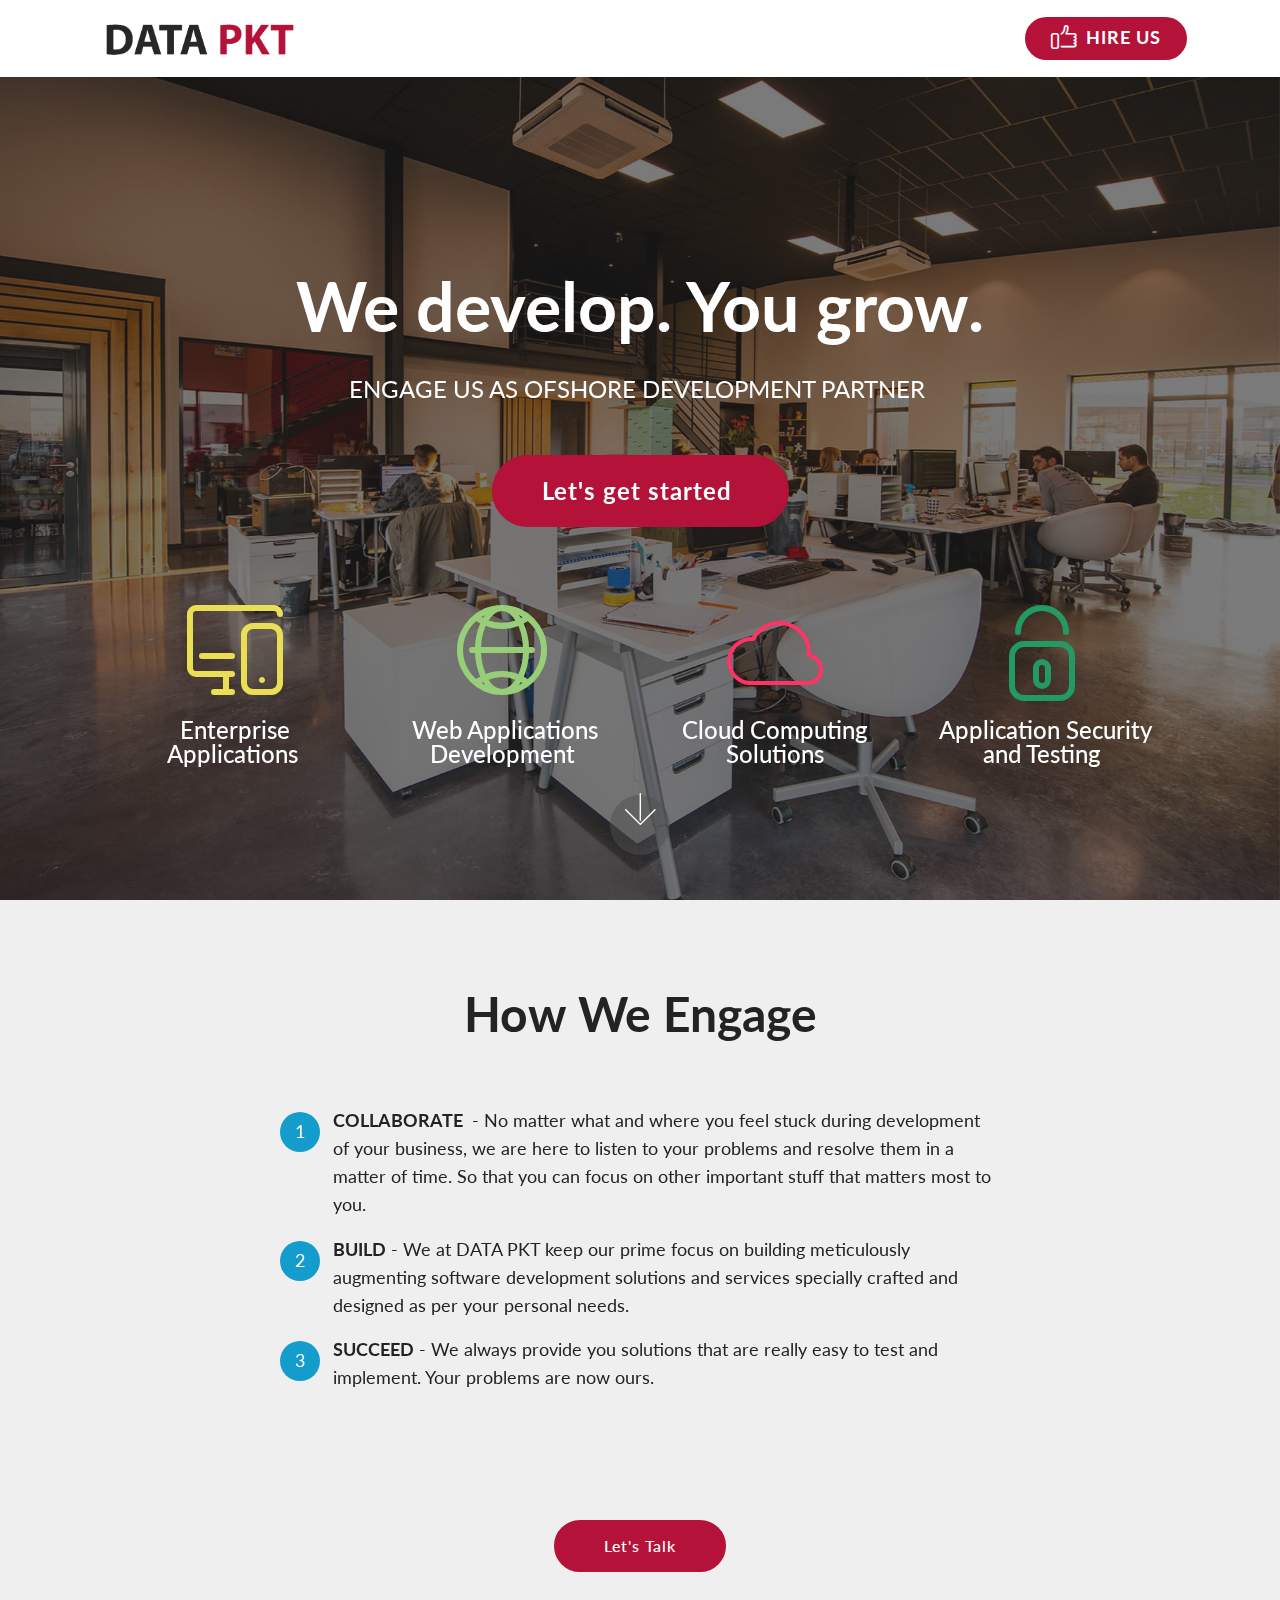
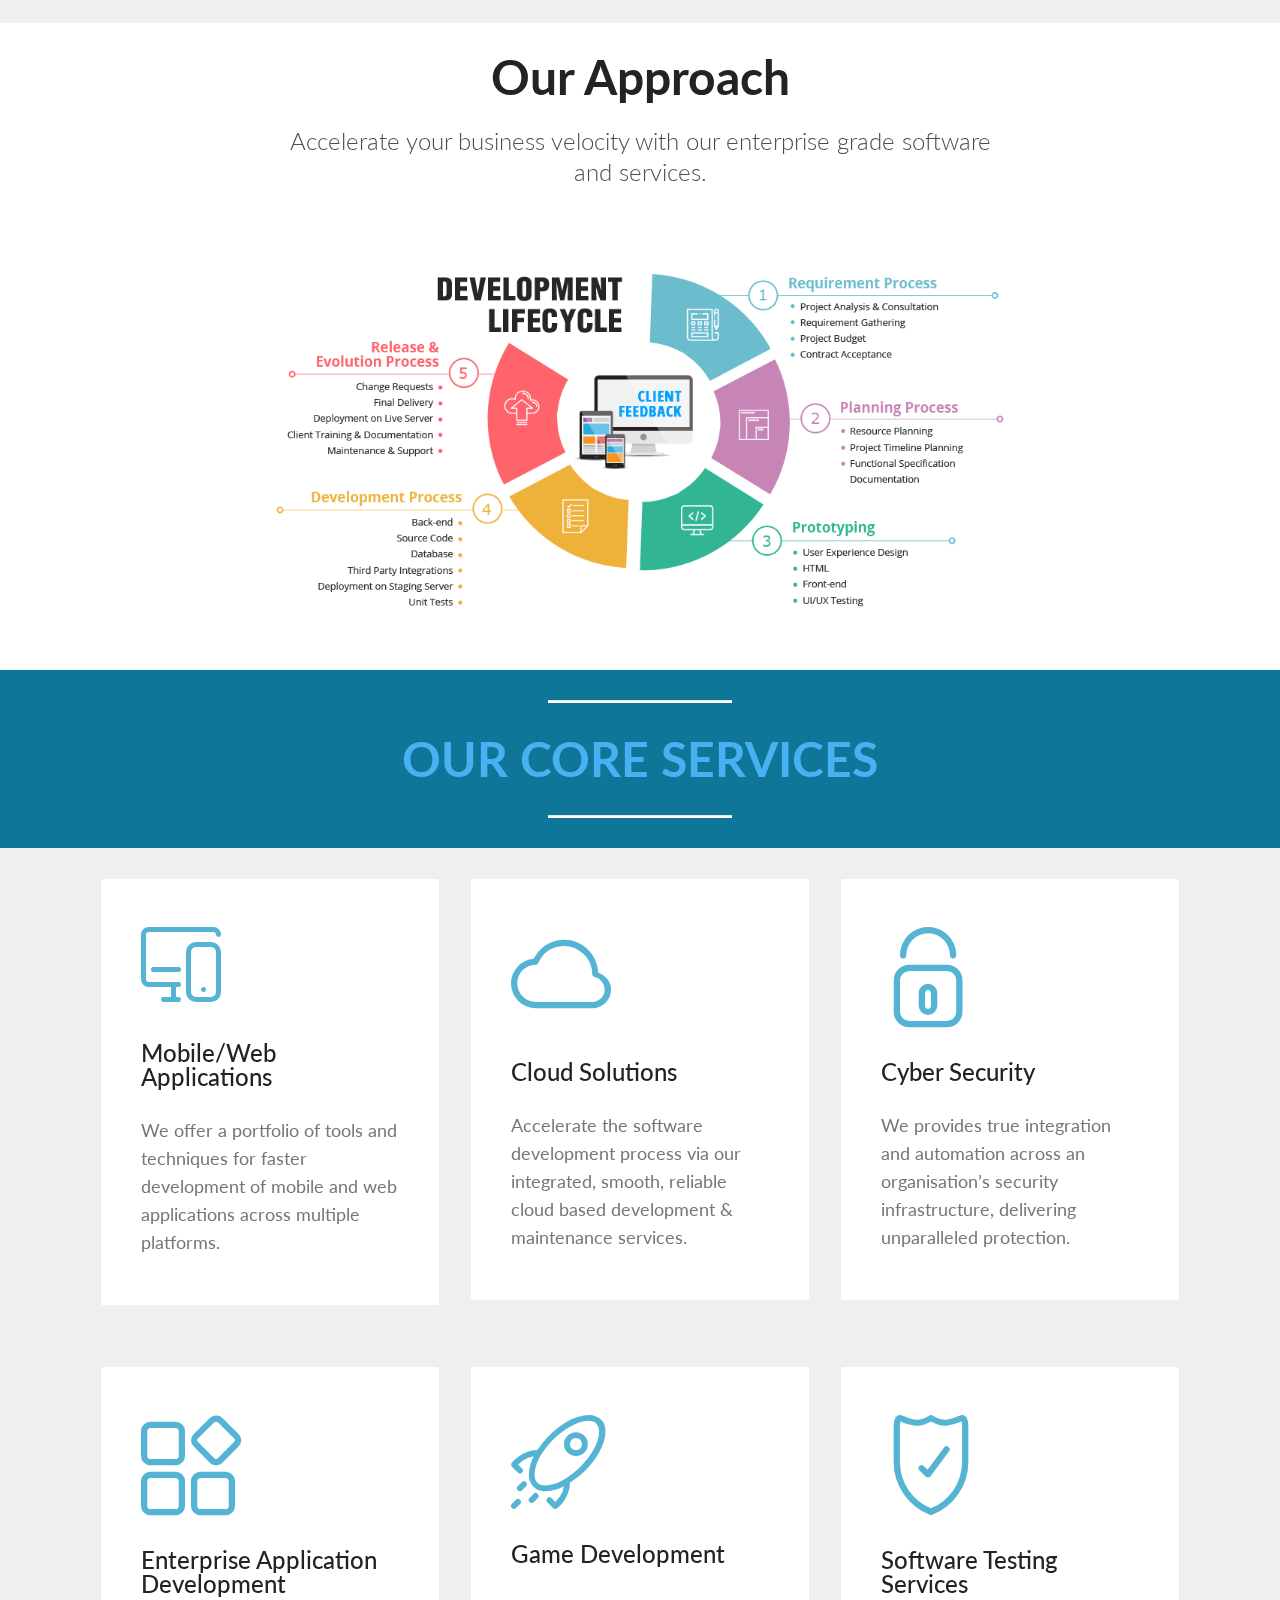
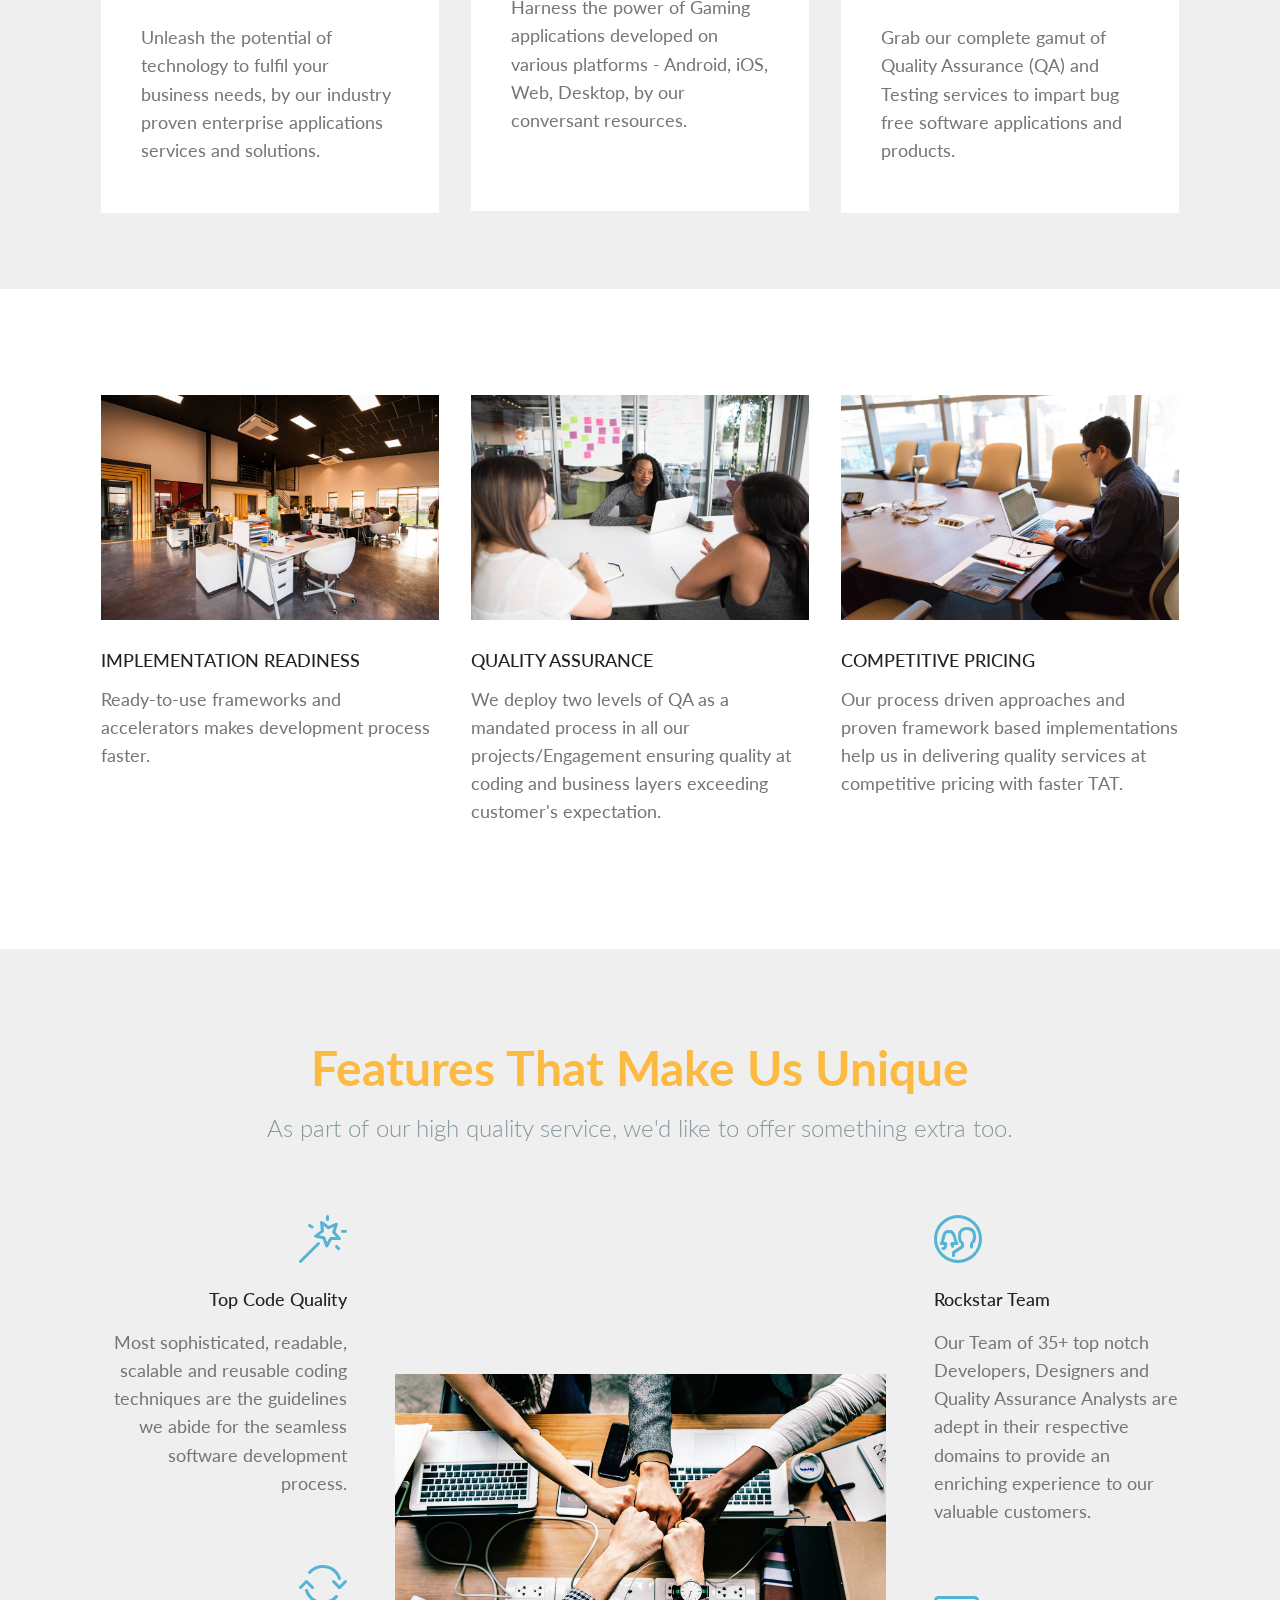
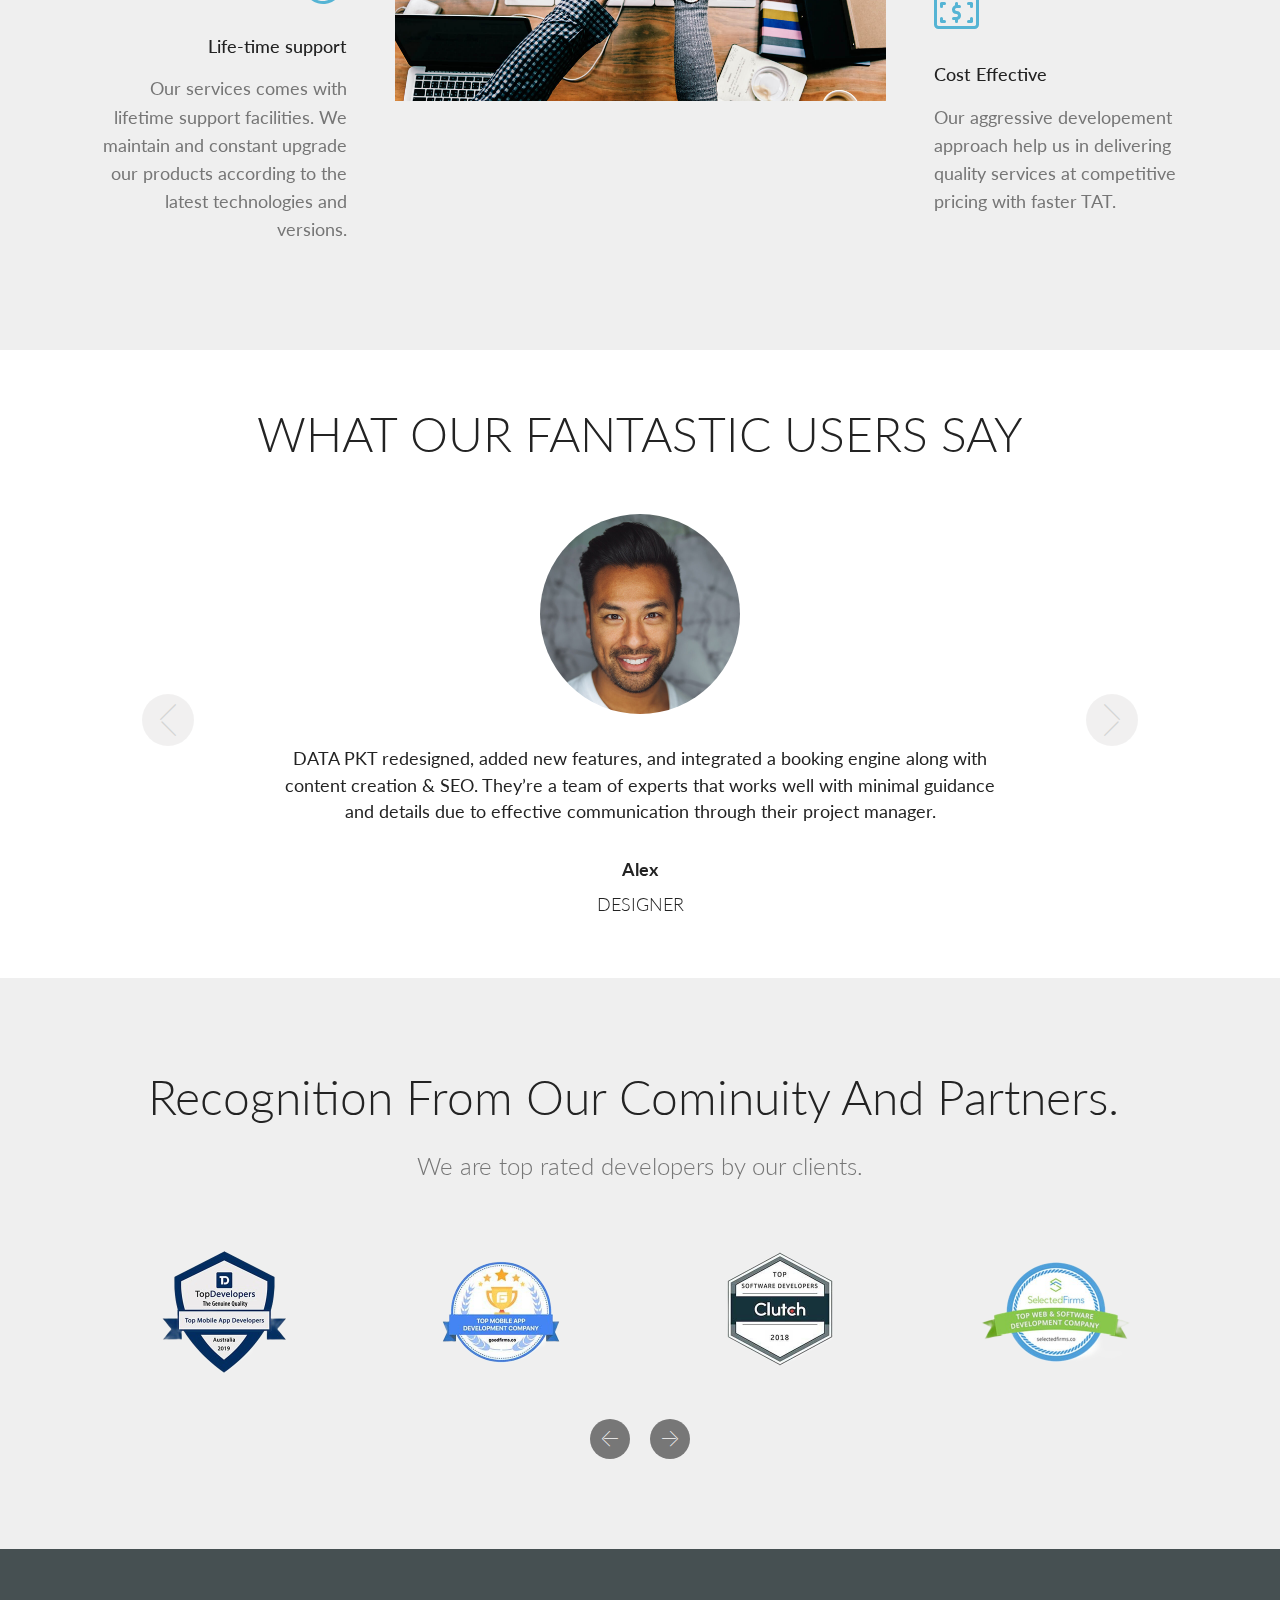
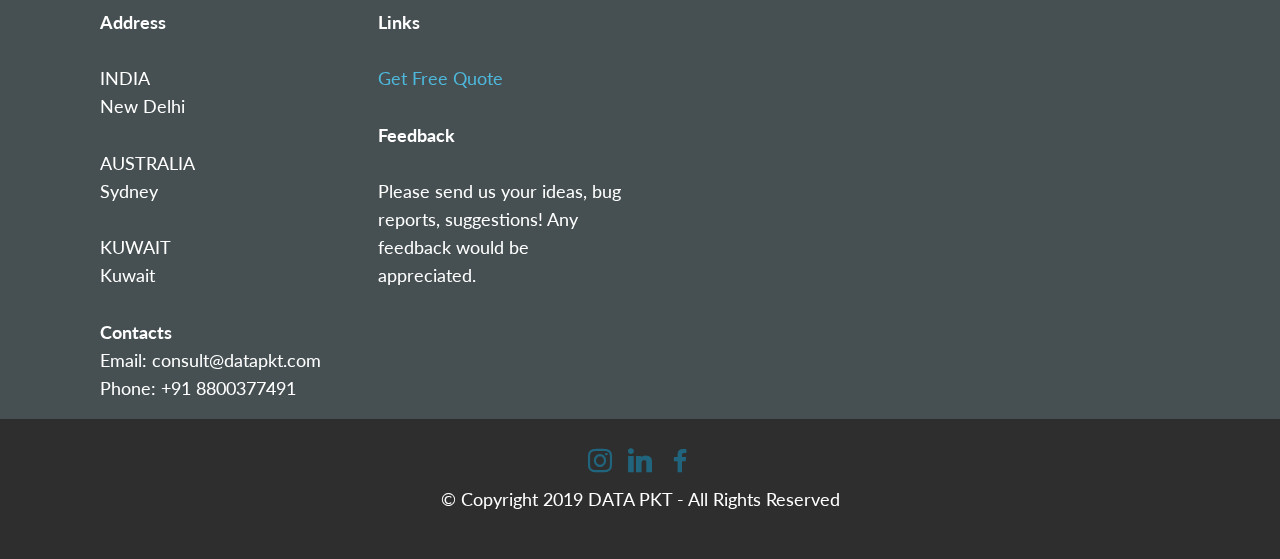
==== commit 41919609: "no change" ====
--- a/index.html
+++ b/index.html
@@ -84,7 +84,7 @@
                     <h1 class="mbr-section-title pb-3 mbr-white mbr-bold mbr-fonts-style display-1"><br><br>We develop. You grow.</h1>
                     <p class="mbr-text pb-3 mbr-white mbr-fonts-style display-5">
                         ENGAGE US AS OFSHORE DEVELOPMENT PARTNER&nbsp;</p>
-                    <div class="mbr-section-btn align-center py-2"><a class="btn btn-md btn-secondary display-5" href="datapkt_get_quote.html#header3-g"><strong>Let's get started&nbsp;</strong><strong></strong></a></div>
+                    <div class="mbr-section-btn align-center py-2"><a class="btn btn-md btn-secondary display-5" href="datapkt_get_quote.html"><strong>Let's get started&nbsp;</strong><strong></strong></a></div>
 
                     <div class="icons-media-container mbr-white">
                         <div class="card col-12 col-md-6 col-lg-3">
@@ -609,13 +609,13 @@
                     <br>INDIA&nbsp;<br>New Delhi<br><br>AUSTRALIA&nbsp;<br>Sydney<br><br>KUWAIT<br>Kuwait&nbsp;<br>
                     <br><strong>Contacts</strong>
                     <br>Email: consult@datapkt.com
-                    <br>Phone: +91 93505 53573<br></p>
+                    <br>Phone: +91 8800377491<br></p>
             </div>
             <div class="col-12 col-md-3 mbr-fonts-style display-7">
                 <p class="mbr-text">
                     <strong>Links</strong>
                     <br>
-                    <br><a href="datapkt_get_quote.html#header3-g">Get Free Quote </a>&nbsp;&nbsp;<br>
+                    <br><a href="datapkt_get_quote.html">Get Free Quote </a>&nbsp;&nbsp;<br>
                     <br><strong>Feedback</strong>
                     <br>
                     <br>Please send us your ideas, bug reports, suggestions! Any feedback would be appreciated.
--- a/assets/theme/css/style.css
+++ b/assets/theme/css/style.css
@@ -496,7 +496,8 @@
   padding: 1.07em 0.5em;
 }
 .form-control, .form-control:focus {
-  border: 1px solid #e8e8e8;
+  border: 2px solid #b51239;
+  border-radius: 20px;
 }
 .form-active .form-control:invalid {
   border-color: red;
--- a/assets/mobirise/css/mbr-additional.css
+++ b/assets/mobirise/css/mbr-additional.css
@@ -108,8 +108,8 @@
 }
 .btn-primary,
 .btn-primary:active {
-  background-color: #4eb8dc !important;
-  border-color: #4eb8dc !important;
+  background-color: #b51239 !important;
+  border-color: #b51239 !important;
   color: #ffffff !important;
 }
 .btn-primary:hover,
@@ -480,7 +480,7 @@
   color: #4d4d4d !important;
 }
 .alert-success {
-  background-color: #70c770;
+  background-color: #b51239;
 }
 .alert-info {
   background-color: #82786e;
@@ -2275,7 +2275,7 @@
   min-height: 188px;
 }
 .cid-s04ZuALnbj H2 {
-  color: #149dcc;
+  color: #b51239;
 }
 .cid-s06AOKq2oB {
   padding-top: 30px;
--- a/assets/mobirise/css/mbr-additional.css
+++ b/assets/mobirise/css/mbr-additional.css
@@ -108,8 +108,8 @@
 }
 .btn-primary,
 .btn-primary:active {
-  background-color: #4eb8dc !important;
-  border-color: #4eb8dc !important;
+  background-color: #b51239 !important;
+  border-color: #b51239 !important;
   color: #ffffff !important;
 }
 .btn-primary:hover,
@@ -480,7 +480,7 @@
   color: #4d4d4d !important;
 }
 .alert-success {
-  background-color: #70c770;
+  background-color: #b51239;
 }
 .alert-info {
   background-color: #82786e;
@@ -2275,7 +2275,7 @@
   min-height: 188px;
 }
 .cid-s04ZuALnbj H2 {
-  color: #149dcc;
+  color: #b51239;
 }
 .cid-s06AOKq2oB {
   padding-top: 30px;
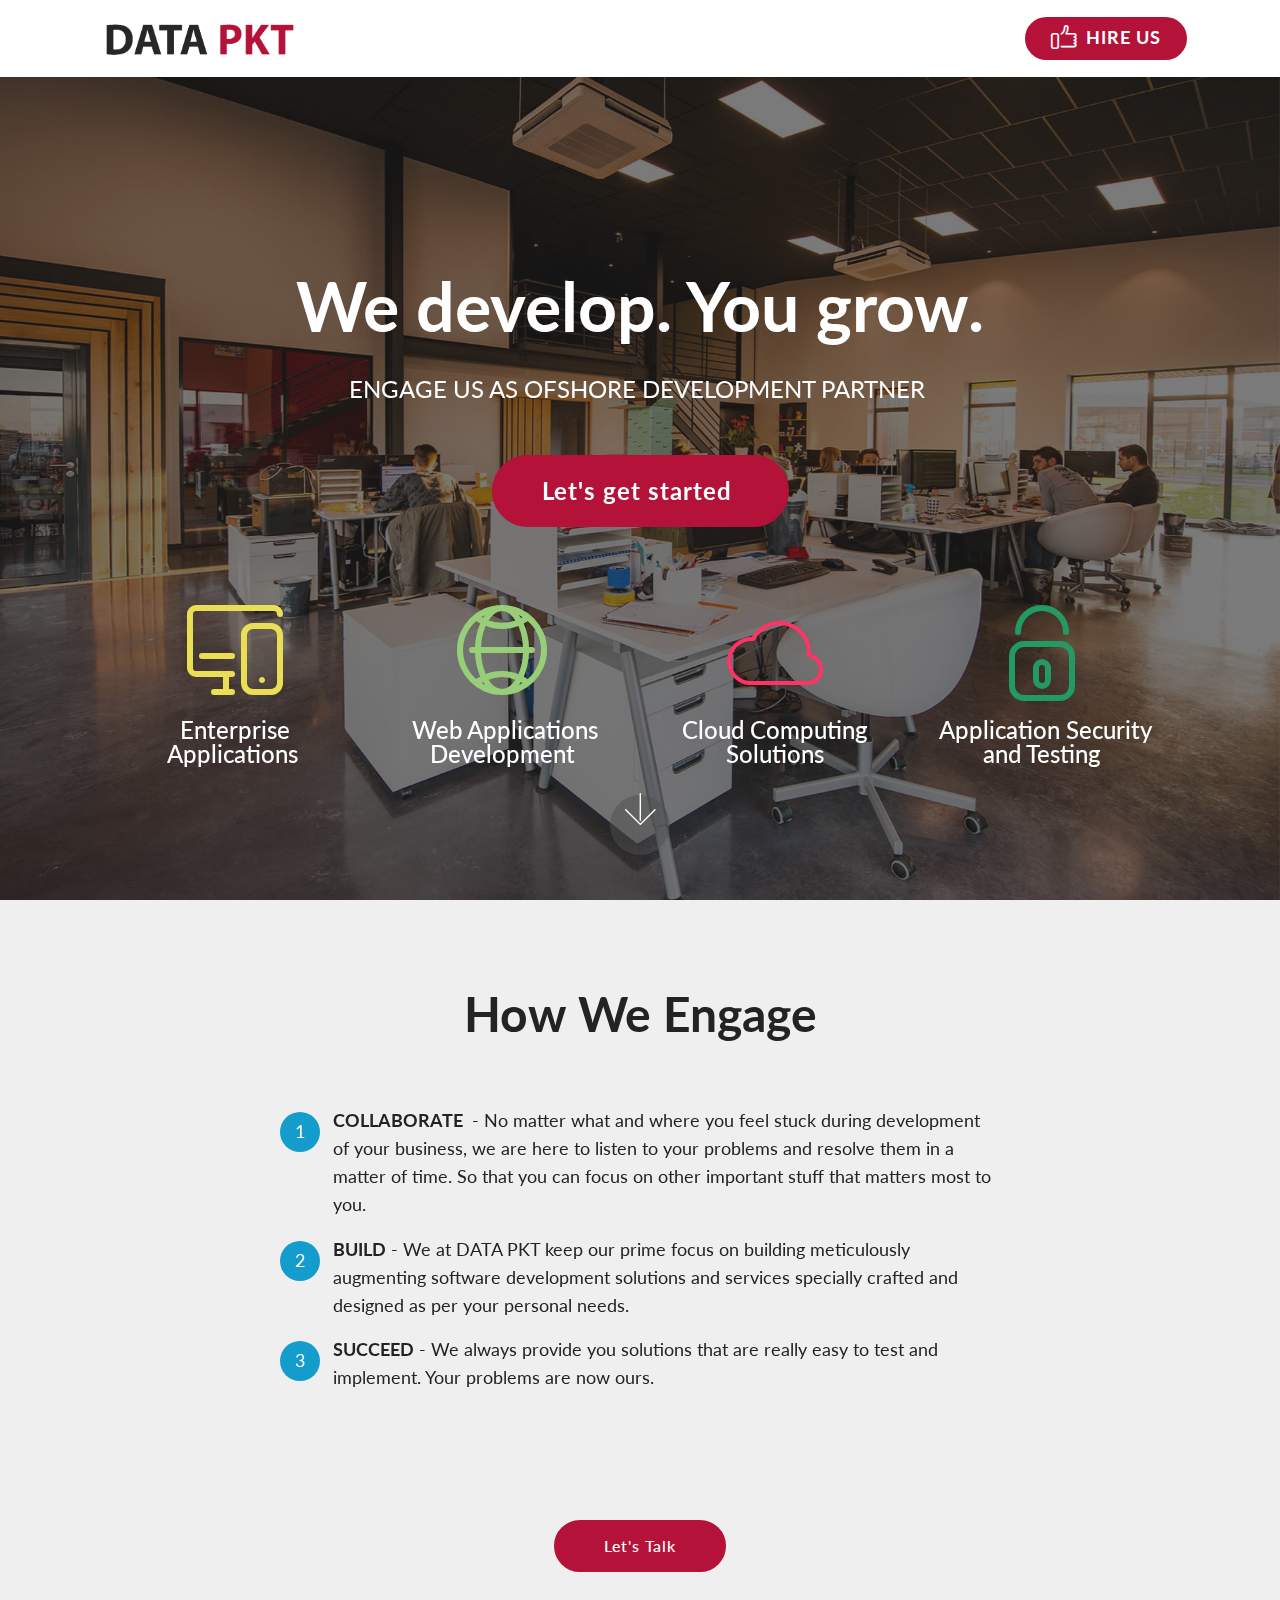
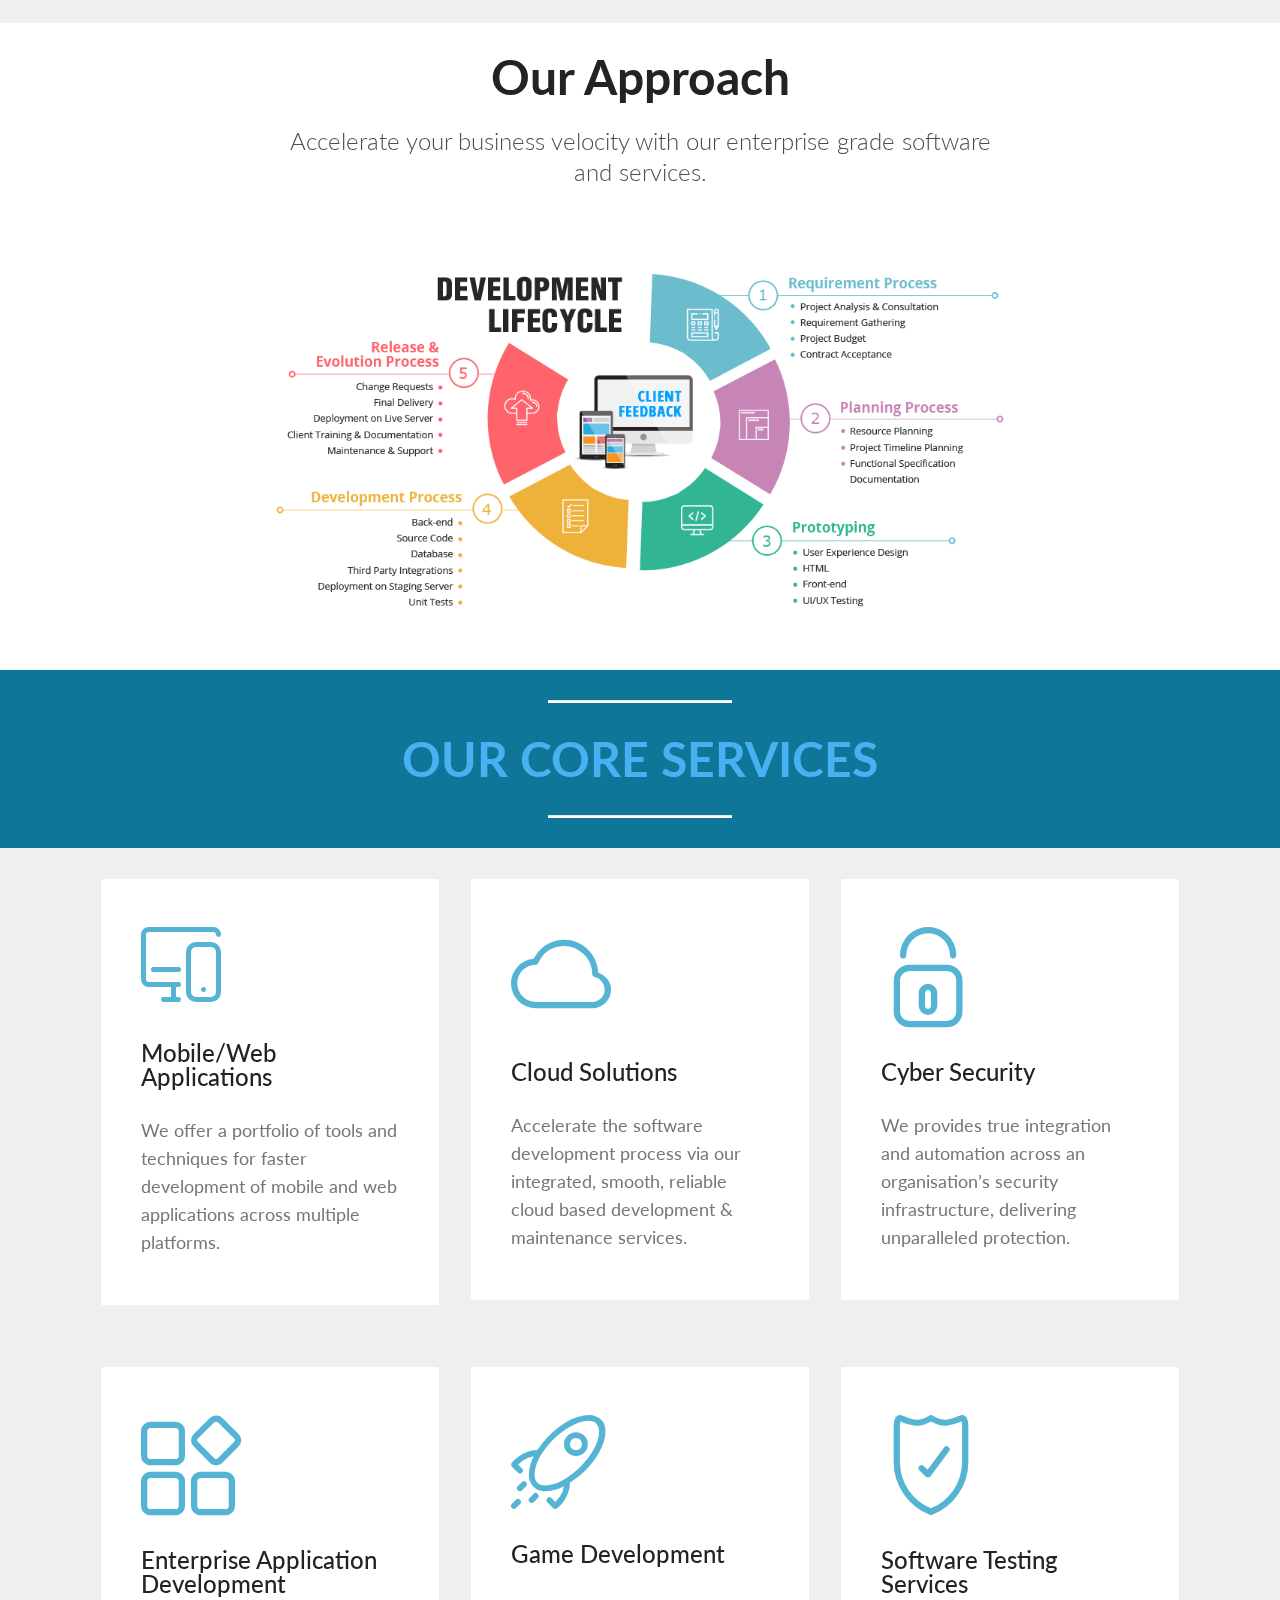
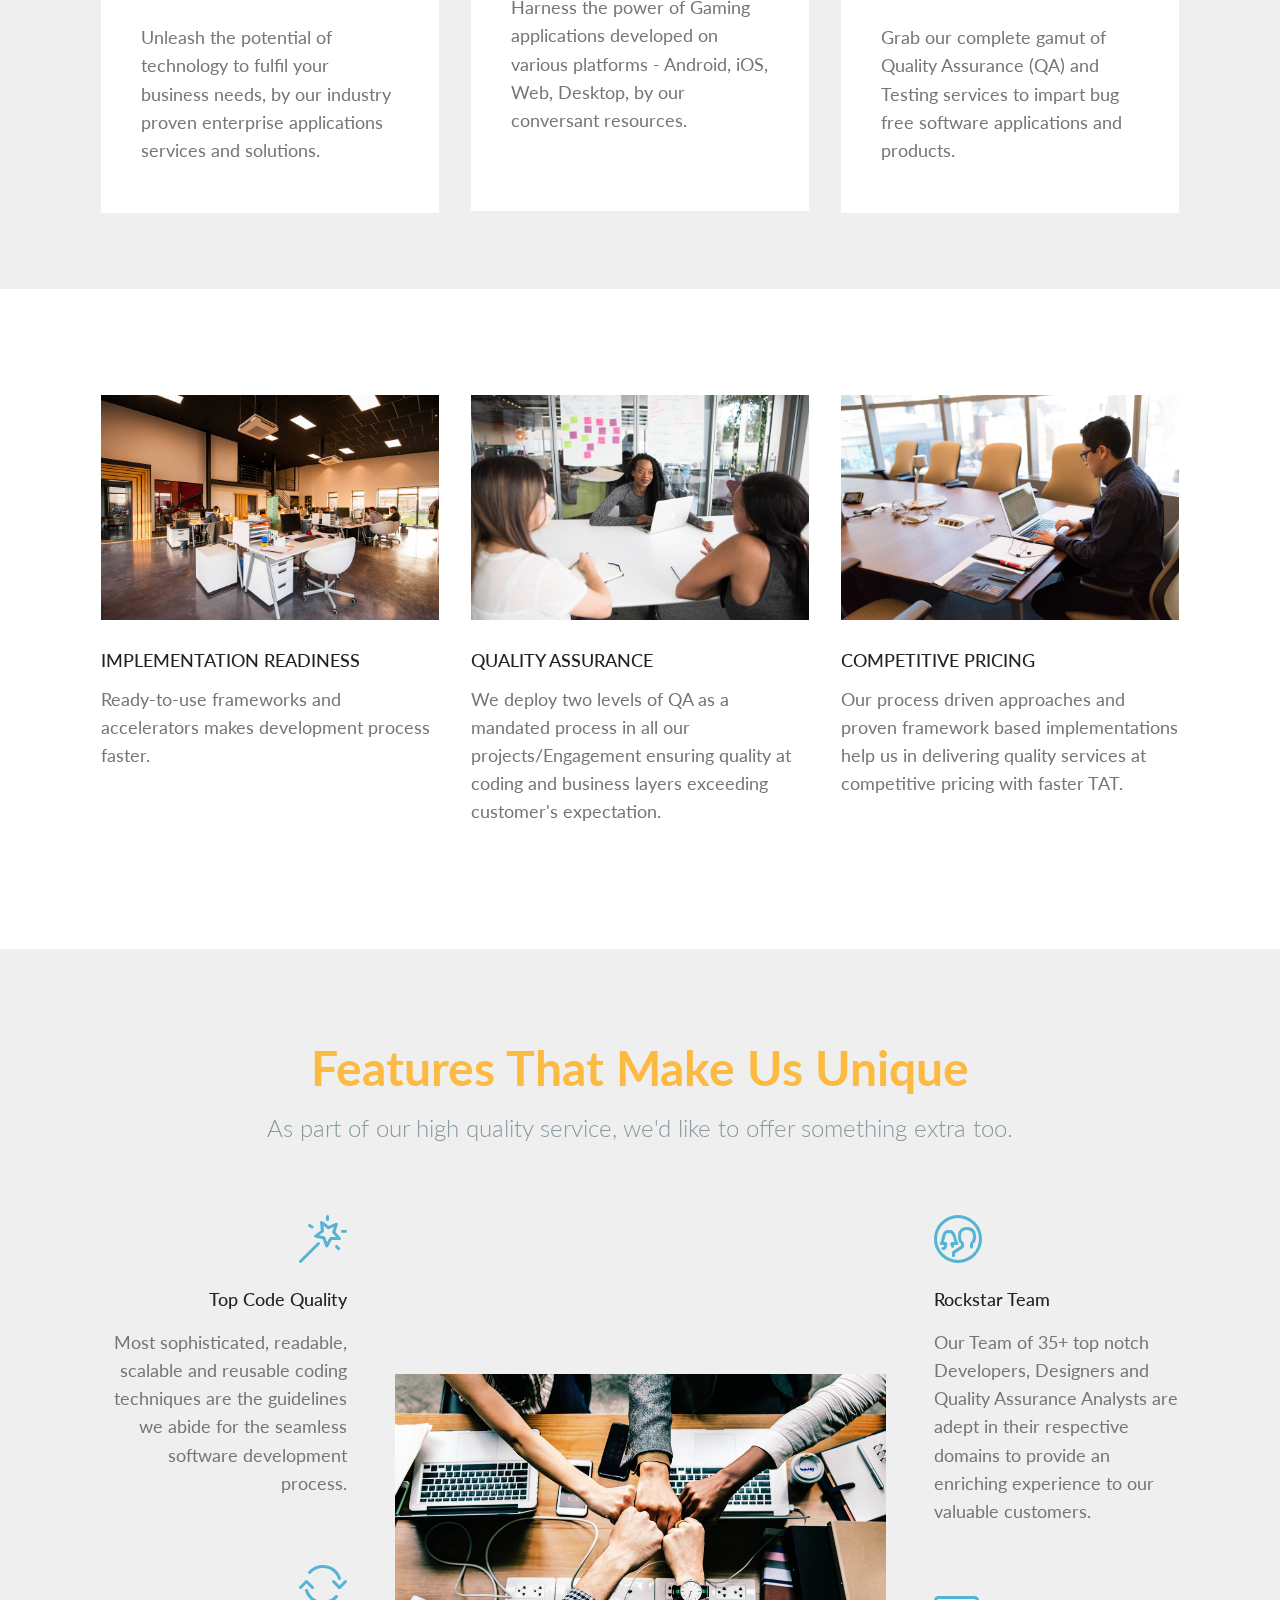
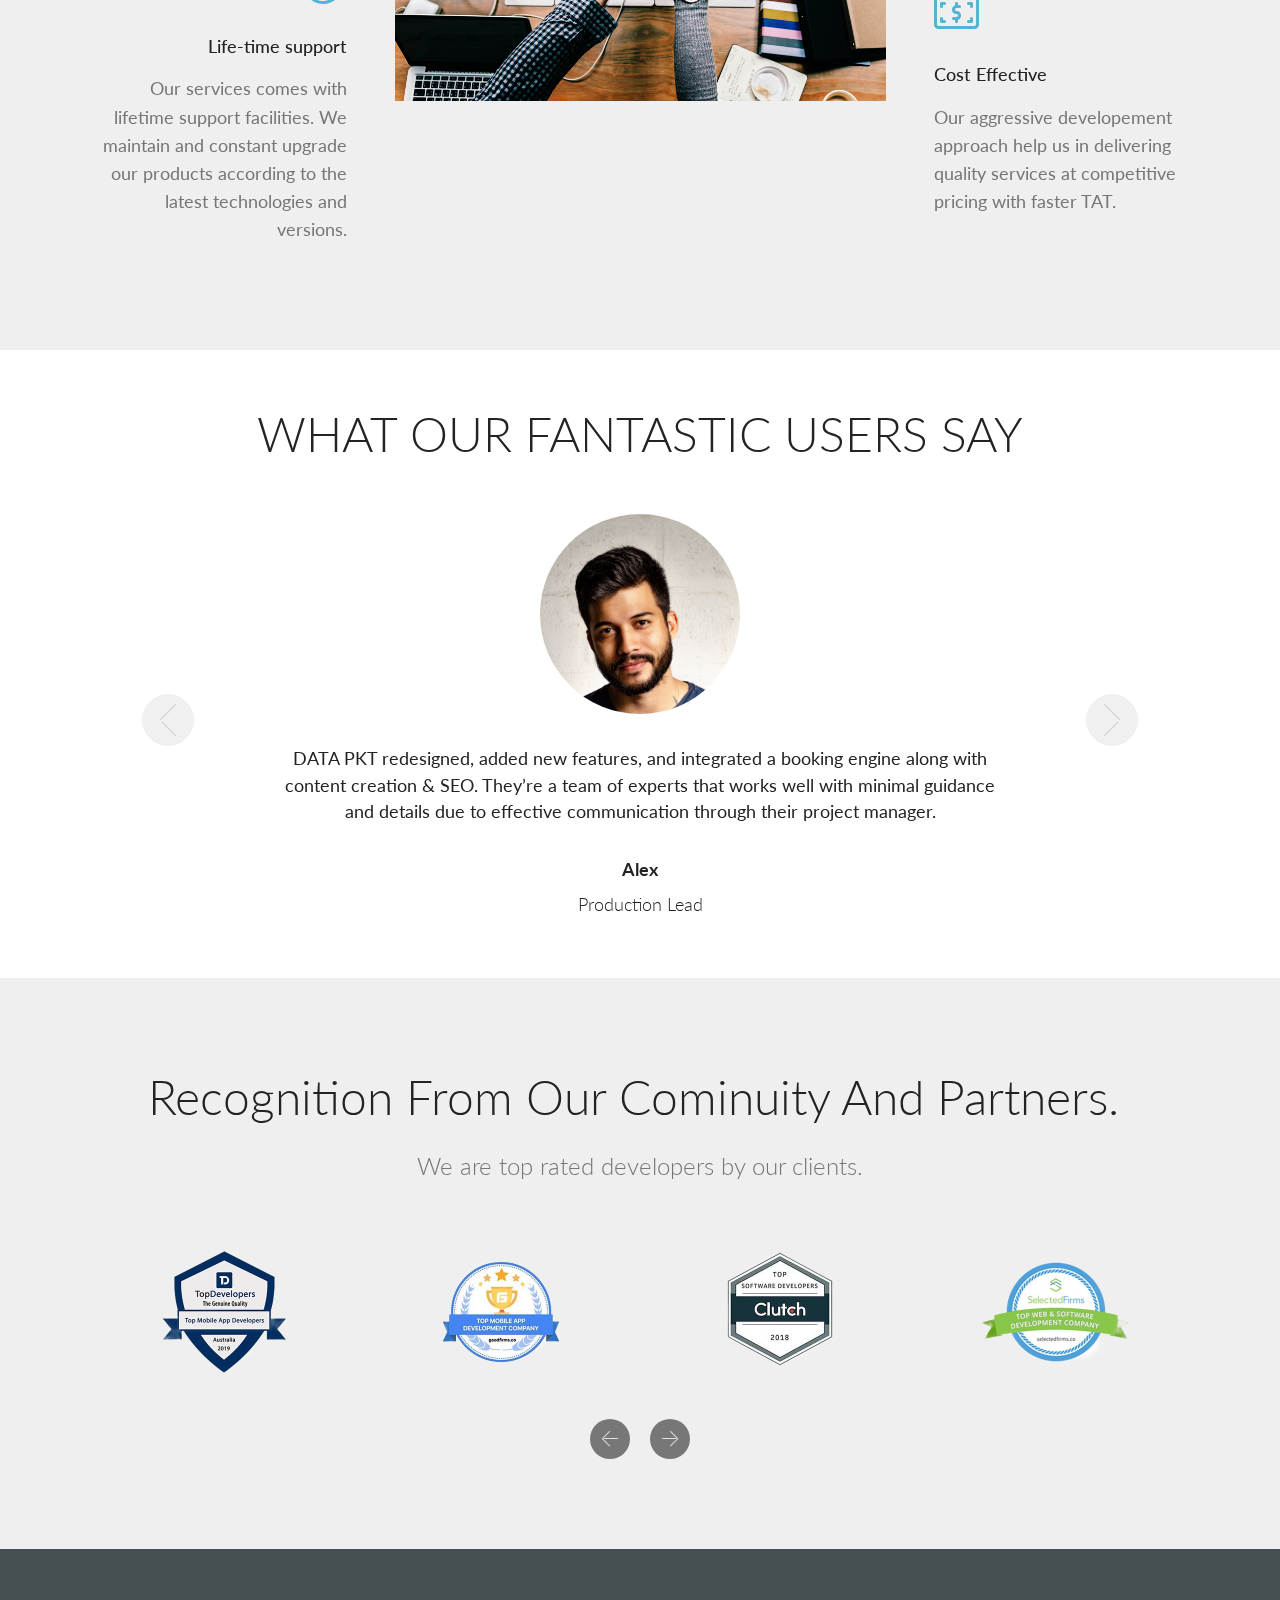
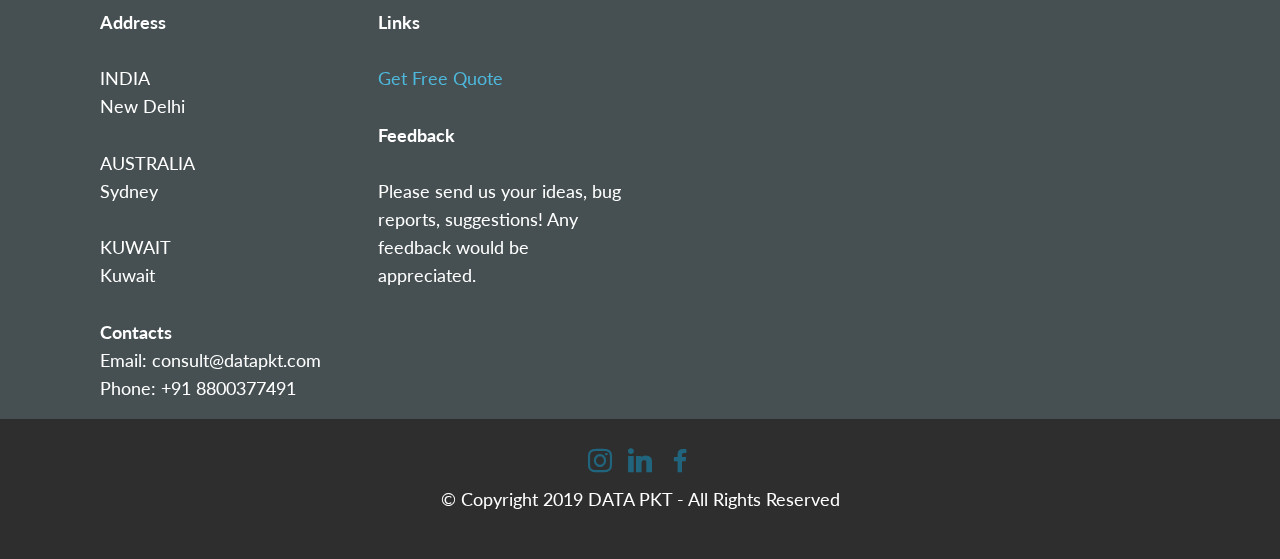
==== commit cc5fd846: "image changes" ====
--- a/index.html
+++ b/index.html
@@ -475,7 +475,7 @@
             <div class="carousel-item">
                     <div class="user col-md-8">
                         <div class="user_image">
-                            <img src="assets/images/face3.jpg">
+                            <img src="assets/images/alex.jpg">
                         </div>
                         <div class="user_text pb-3">
                             <p class="mbr-fonts-style display-7">
@@ -486,13 +486,13 @@
                             Alex
                         </div>
                         <div class="user_desk mbr-light mbr-fonts-style display-7">
-                            DESIGNER
+                            Production Lead
                         </div>
                     </div>
                 </div><div class="carousel-item">
                     <div class="user col-md-8">
                         <div class="user_image">
-                            <img src="assets/images/face2.jpg">
+                            <img src="assets/images/linda.jpg">
                         </div>
                         <div class="user_text pb-3">
                             <p class="mbr-fonts-style display-7">
@@ -503,7 +503,7 @@
                             Linda
                         </div>
                         <div class="user_desk mbr-light mbr-fonts-style display-7">
-                            DEVELOPER
+                            Development Manager
                         </div>
                     </div>
                 </div></div>
--- a/assets/mobirise/css/mbr-additional.css
+++ b/assets/mobirise/css/mbr-additional.css
@@ -112,7 +112,7 @@
   border-color: #b51239 !important;
   color: #ffffff !important;
 }
-.btn-primary:hover,
+/* .btn-primary:hover, */
 .btn-primary:focus,
 .btn-primary.focus,
 .btn-primary.active {
--- a/assets/mobirise/css/mbr-additional.css
+++ b/assets/mobirise/css/mbr-additional.css
@@ -112,7 +112,7 @@
   border-color: #b51239 !important;
   color: #ffffff !important;
 }
-.btn-primary:hover,
+/* .btn-primary:hover, */
 .btn-primary:focus,
 .btn-primary.focus,
 .btn-primary.active {
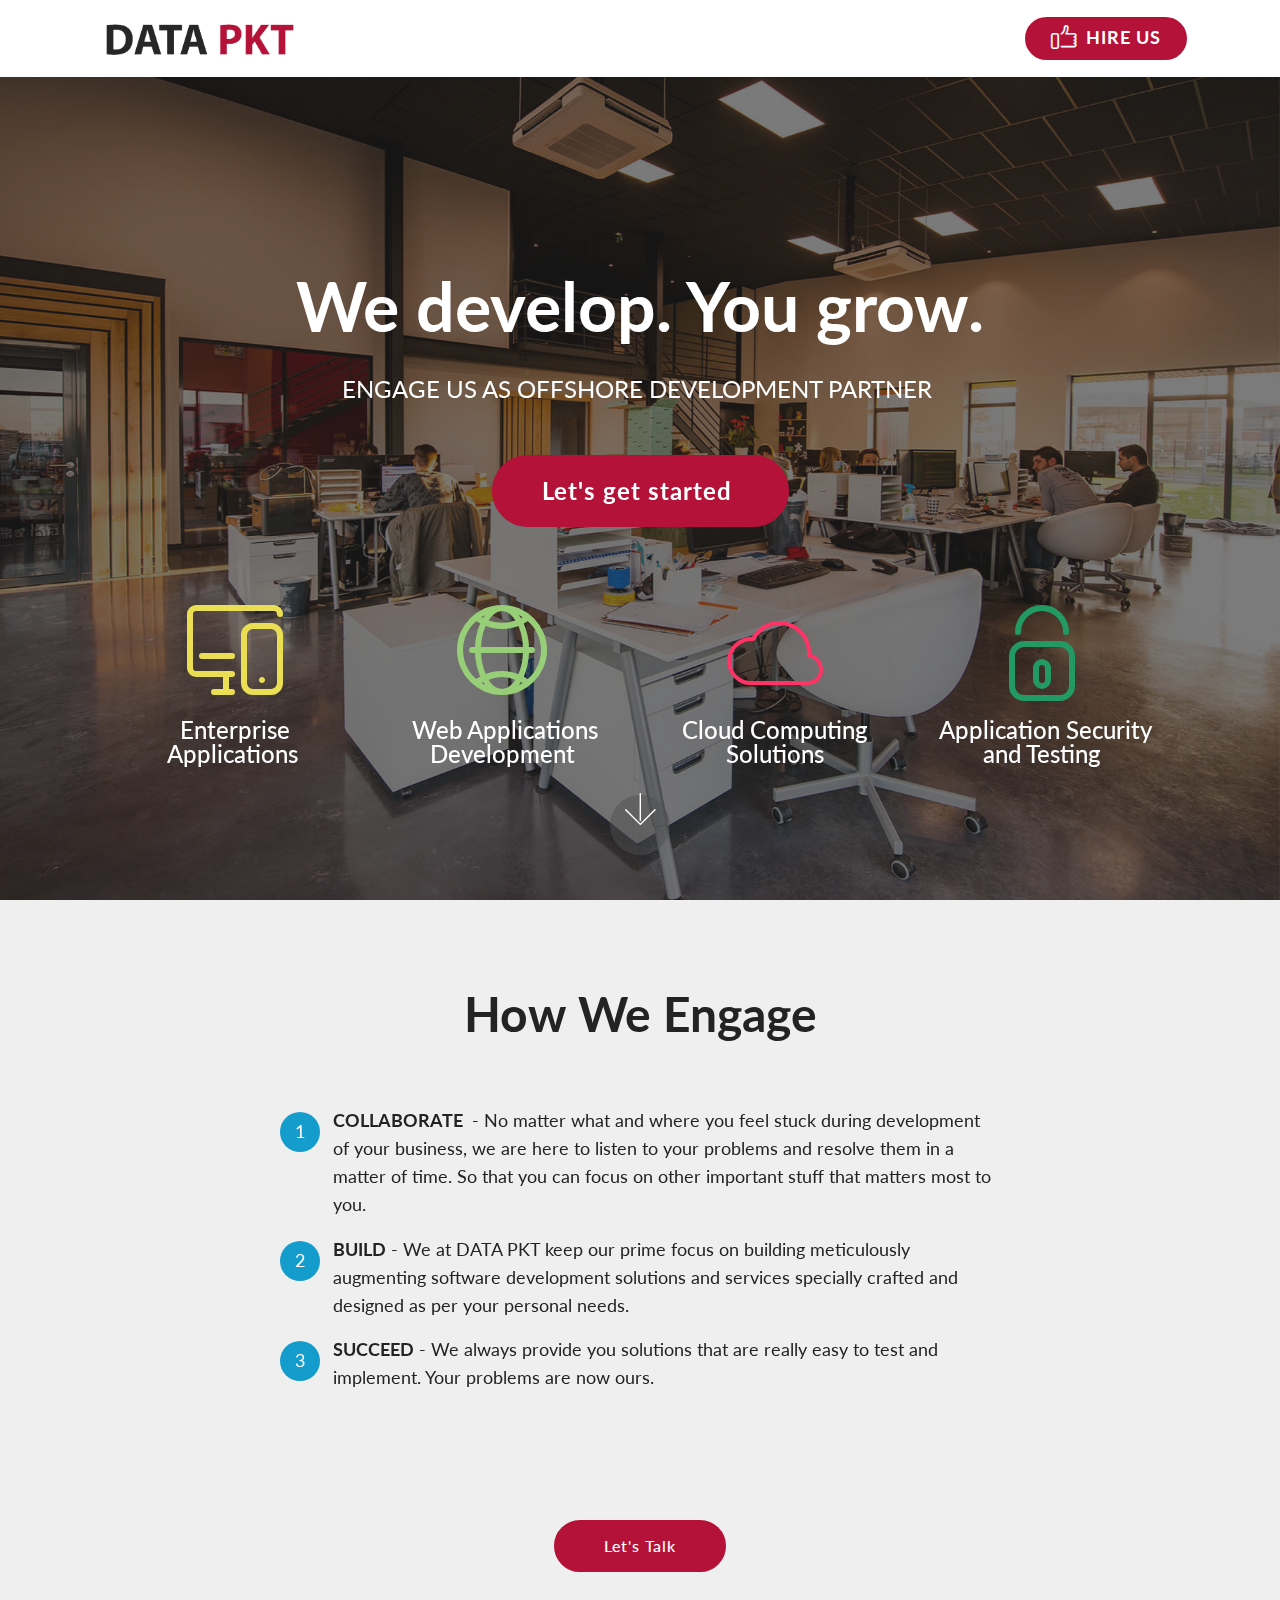
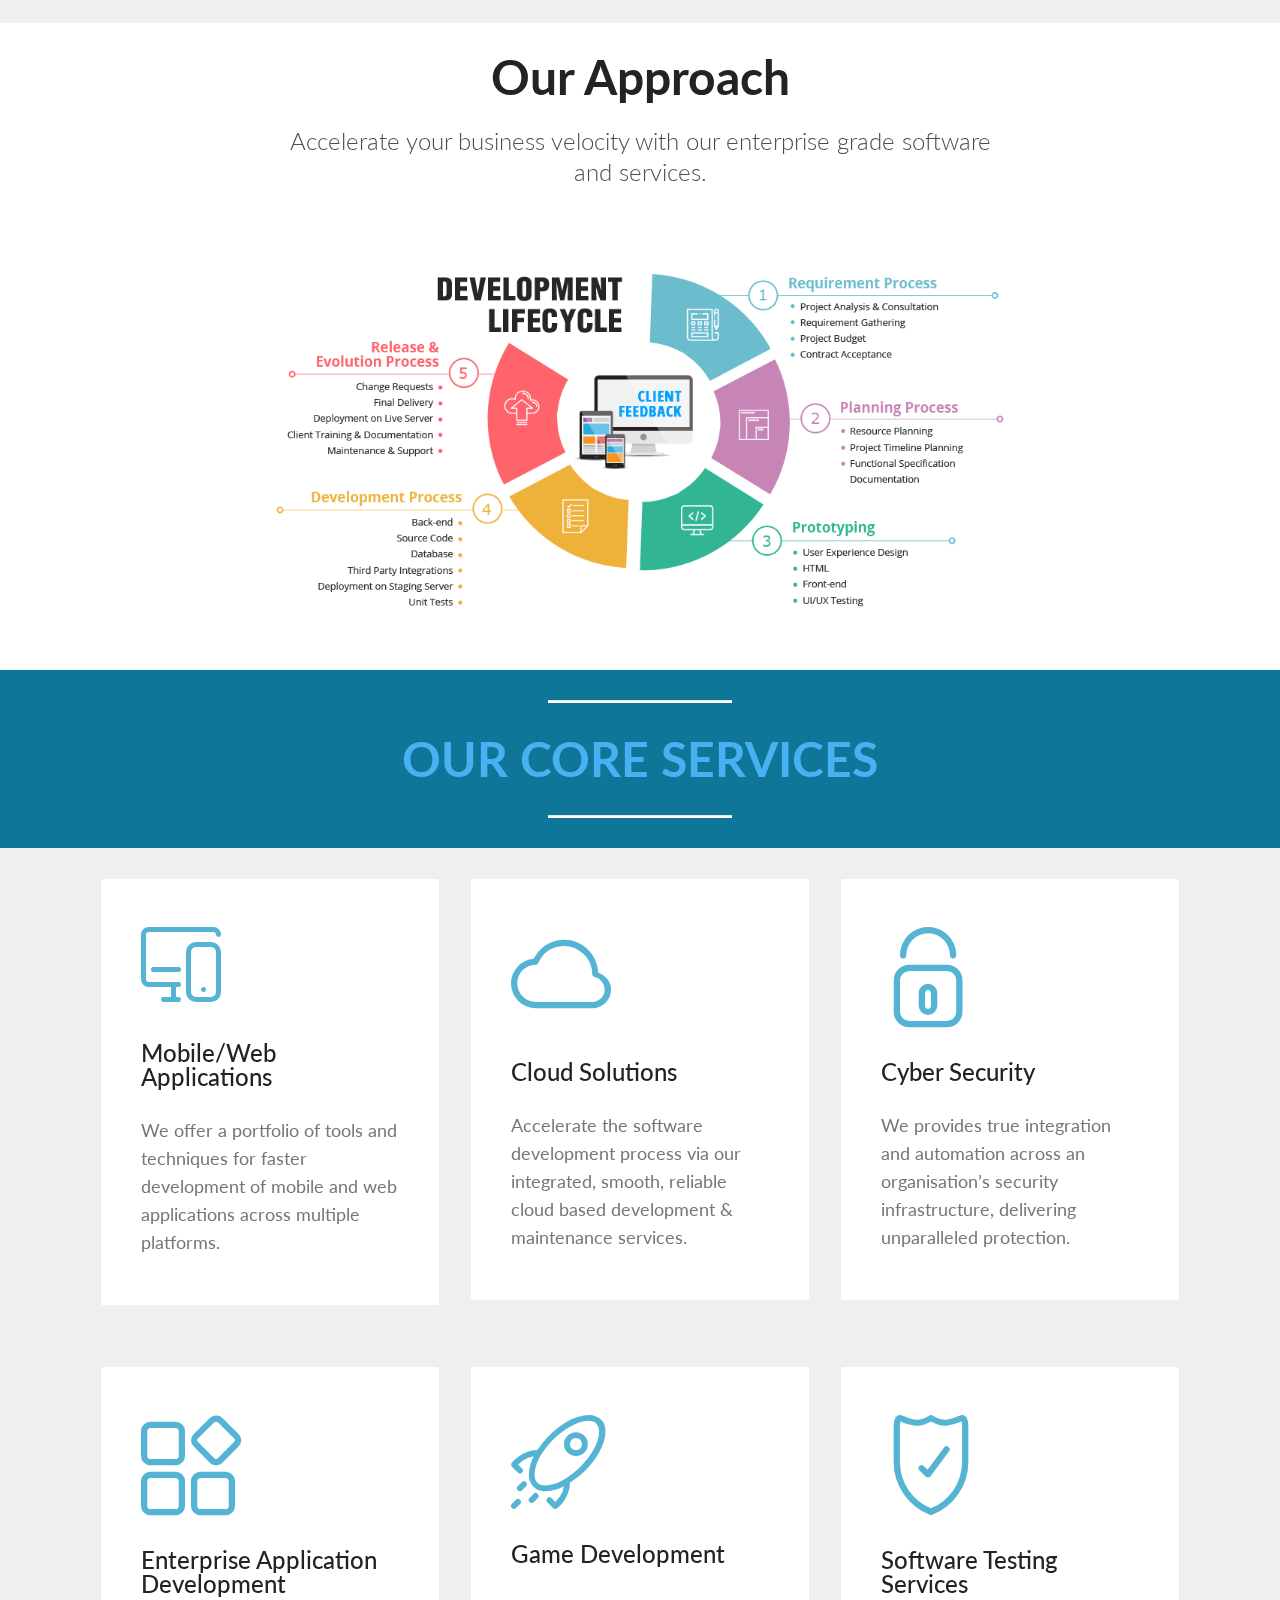
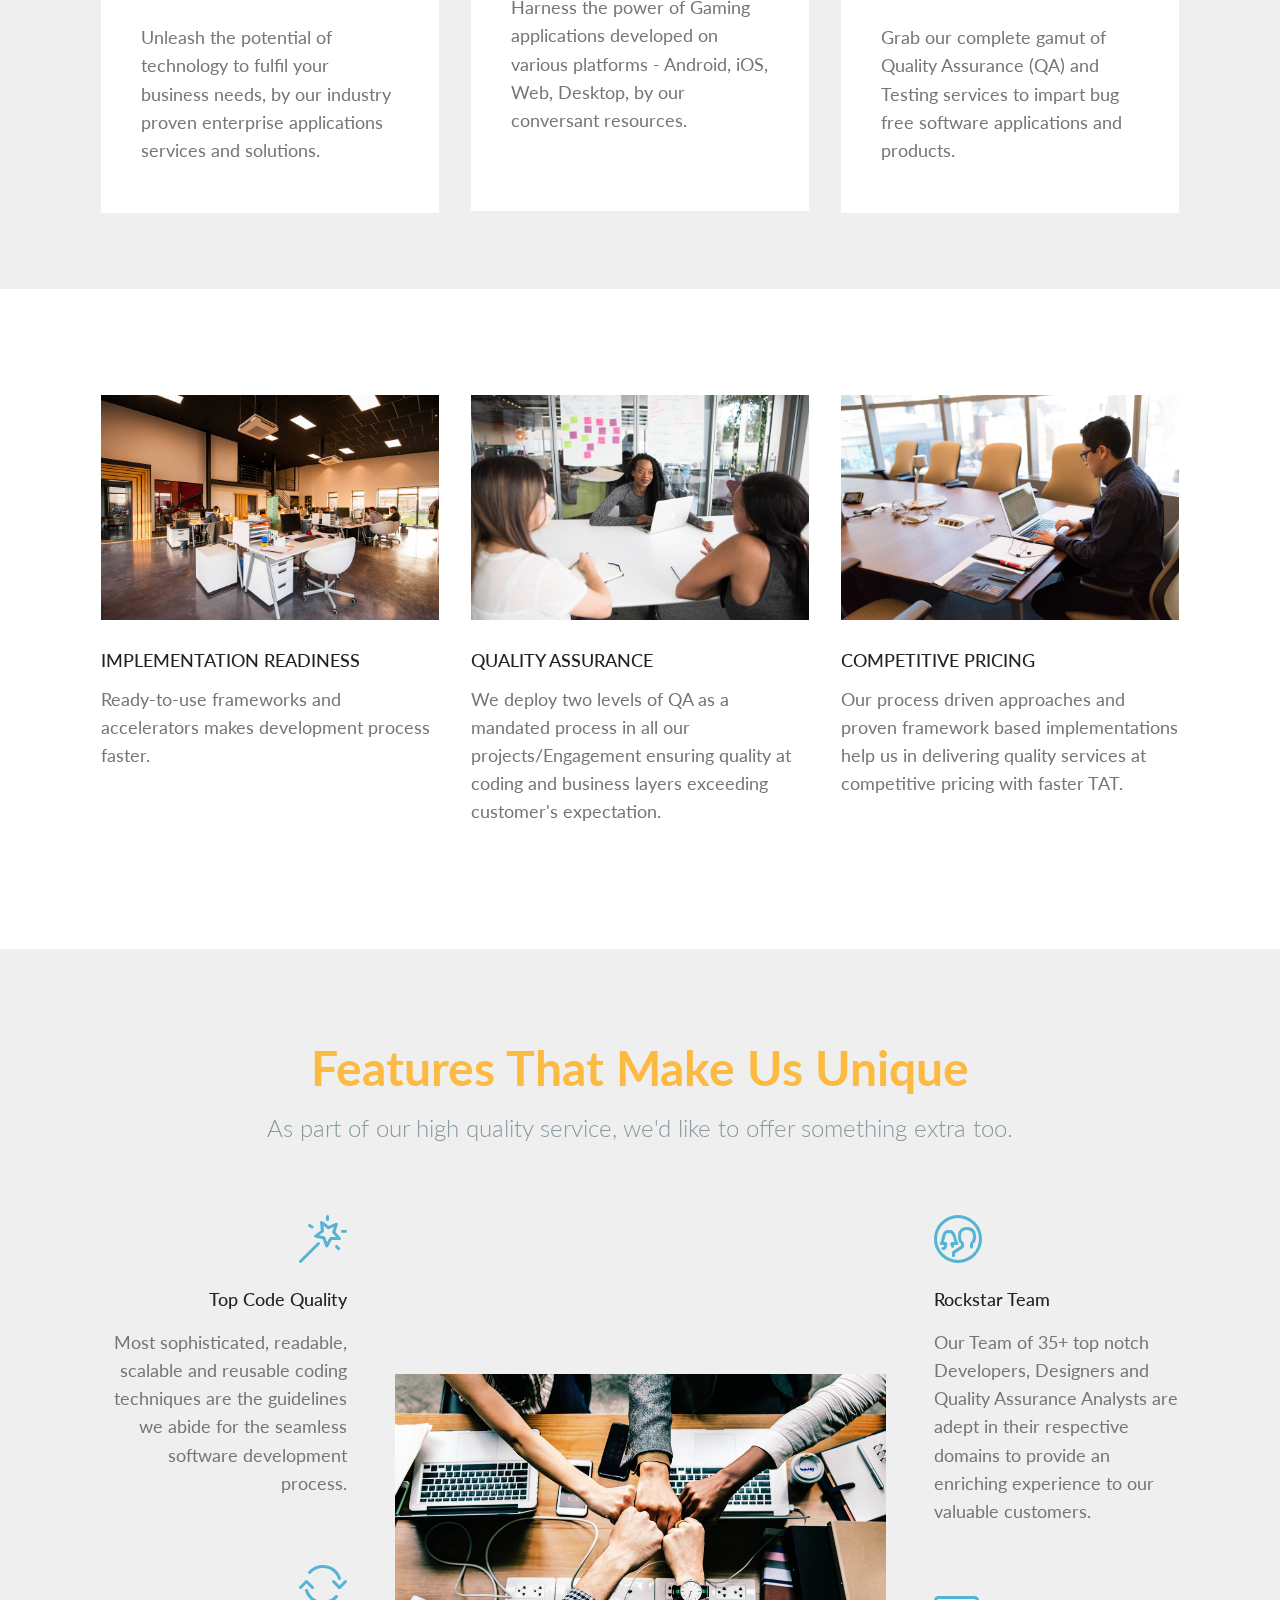
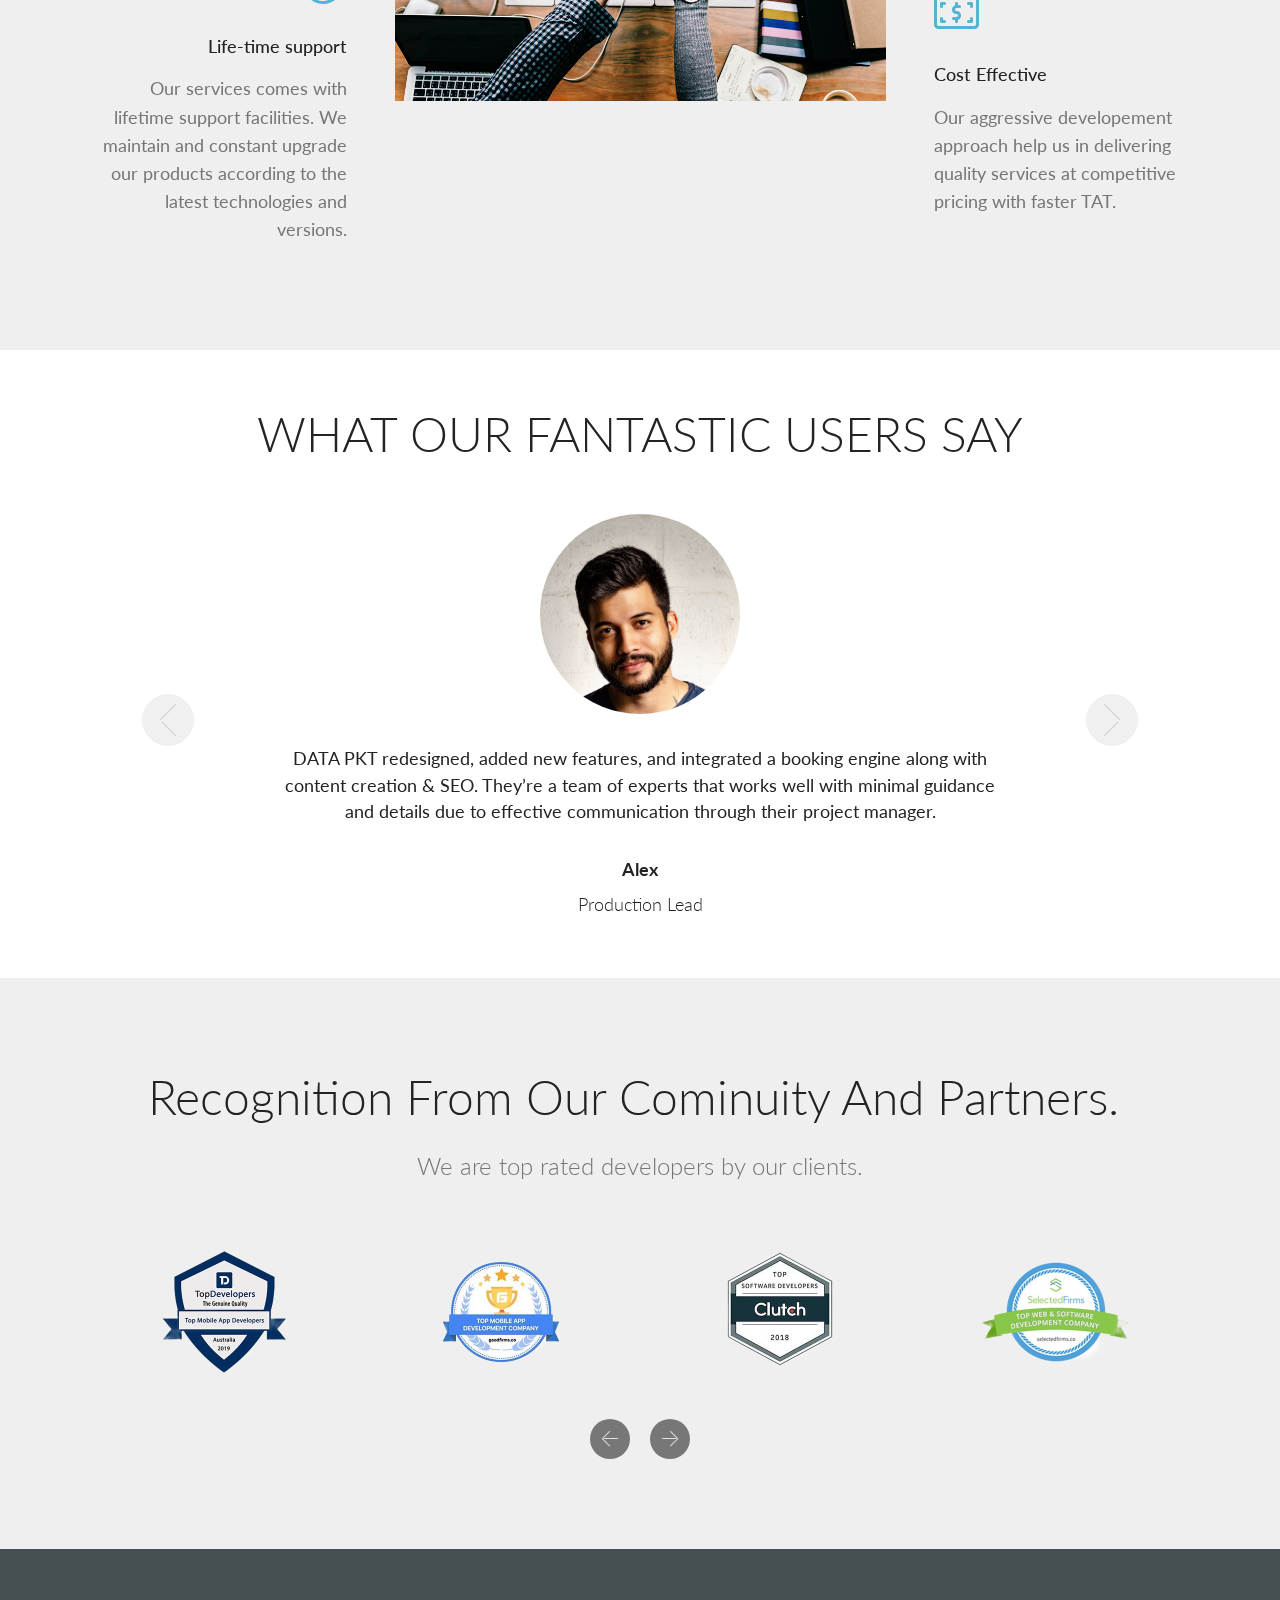
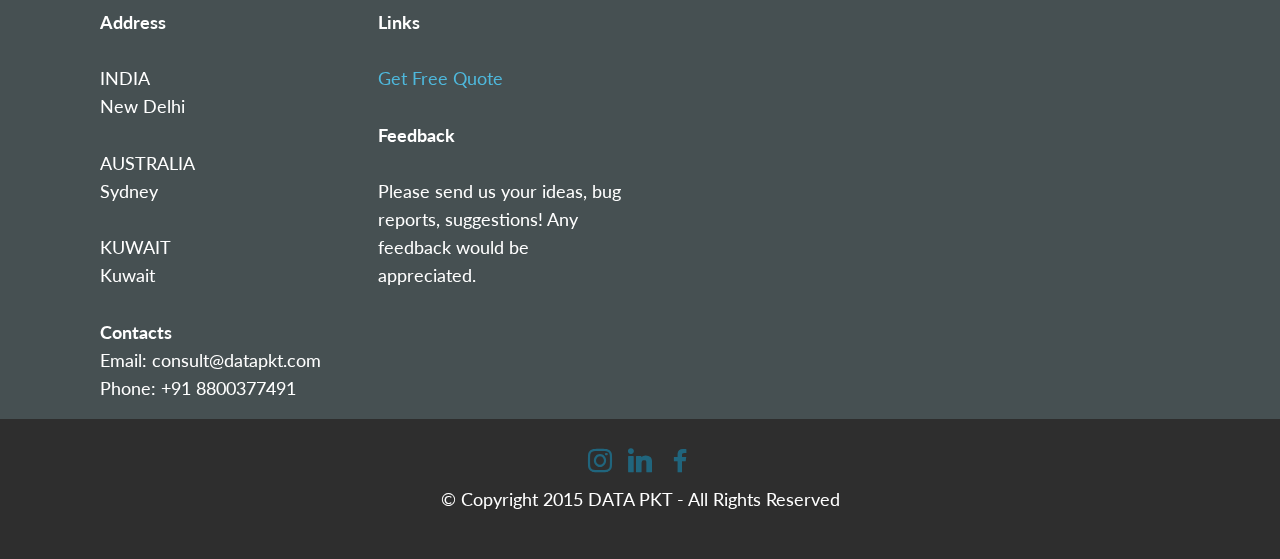
==== commit ffc395a6: "few changes" ====
--- a/index.html
+++ b/index.html
@@ -83,7 +83,7 @@
                 <div class="col-md-12 align-center">
                     <h1 class="mbr-section-title pb-3 mbr-white mbr-bold mbr-fonts-style display-1"><br><br>We develop. You grow.</h1>
                     <p class="mbr-text pb-3 mbr-white mbr-fonts-style display-5">
-                        ENGAGE US AS OFSHORE DEVELOPMENT PARTNER&nbsp;</p>
+                        ENGAGE US AS OFFSHORE DEVELOPMENT PARTNER&nbsp;</p>
                     <div class="mbr-section-btn align-center py-2"><a class="btn btn-md btn-secondary display-5" href="datapkt_get_quote.html"><strong>Let's get started&nbsp;</strong><strong></strong></a></div>
 
                     <div class="icons-media-container mbr-white">
@@ -496,7 +496,7 @@
                         </div>
                         <div class="user_text pb-3">
                             <p class="mbr-fonts-style display-7">
-                                I wanted to convey what a great job I think the team did on this recent Listing Manager project. We needed a quick turn around and we needed some creativity from the team on the UI and you delivered in style. You certainly exceeded my expectations.
+                                I wanted to convey what a great job I think the team did on this recent Ecommerce  project. We needed a quick turn around along with some creativity from the team on the UI and DATA PKT delivered in style. They certainly exceeded my expectations.
                             </p>
                         </div>
                         <div class="user_name mbr-bold pb-2 mbr-fonts-style display-7">
@@ -662,7 +662,7 @@
             </div>
             <div class="row row-copirayt">
                 <p class="mbr-text mb-0 mbr-fonts-style mbr-white align-center display-7">
-                    © Copyright 2019 DATA PKT - All Rights Reserved
+                    © Copyright 2015 DATA PKT - All Rights Reserved
                 </p>
             </div>
         </div>
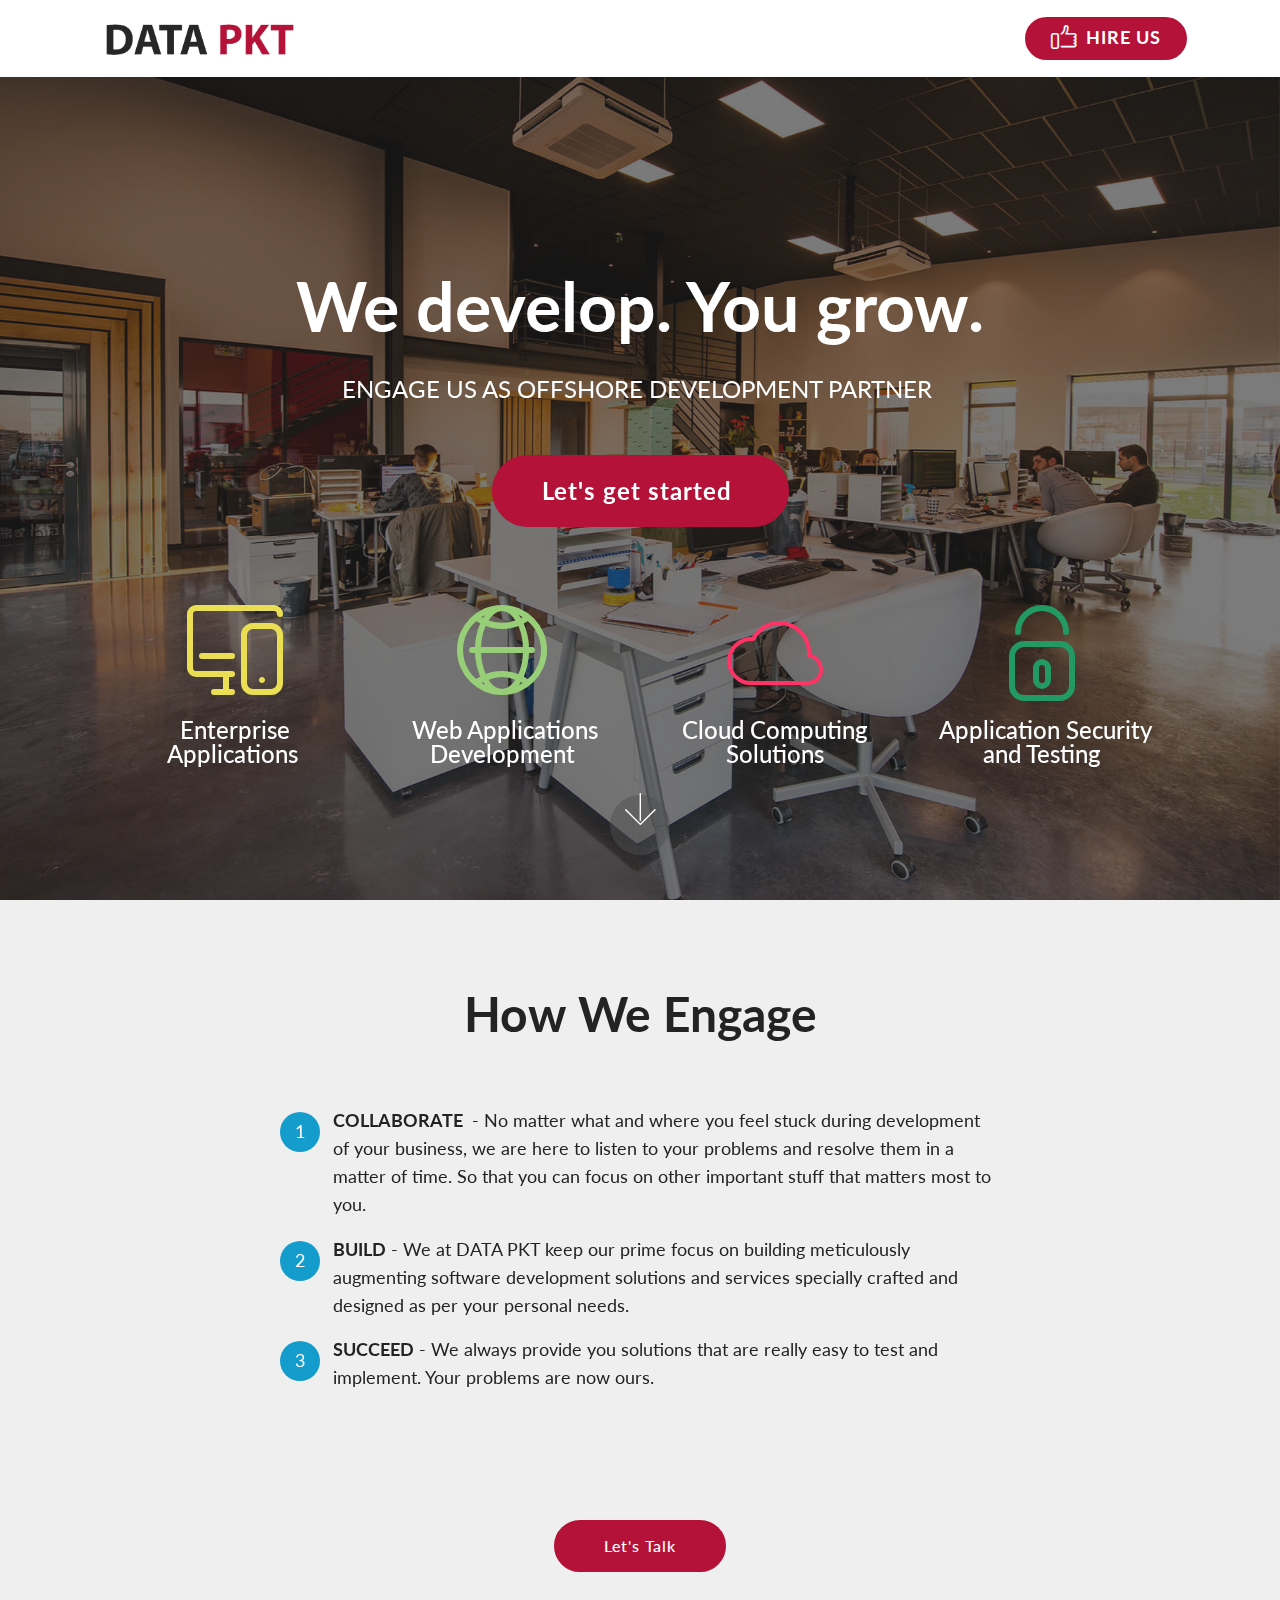
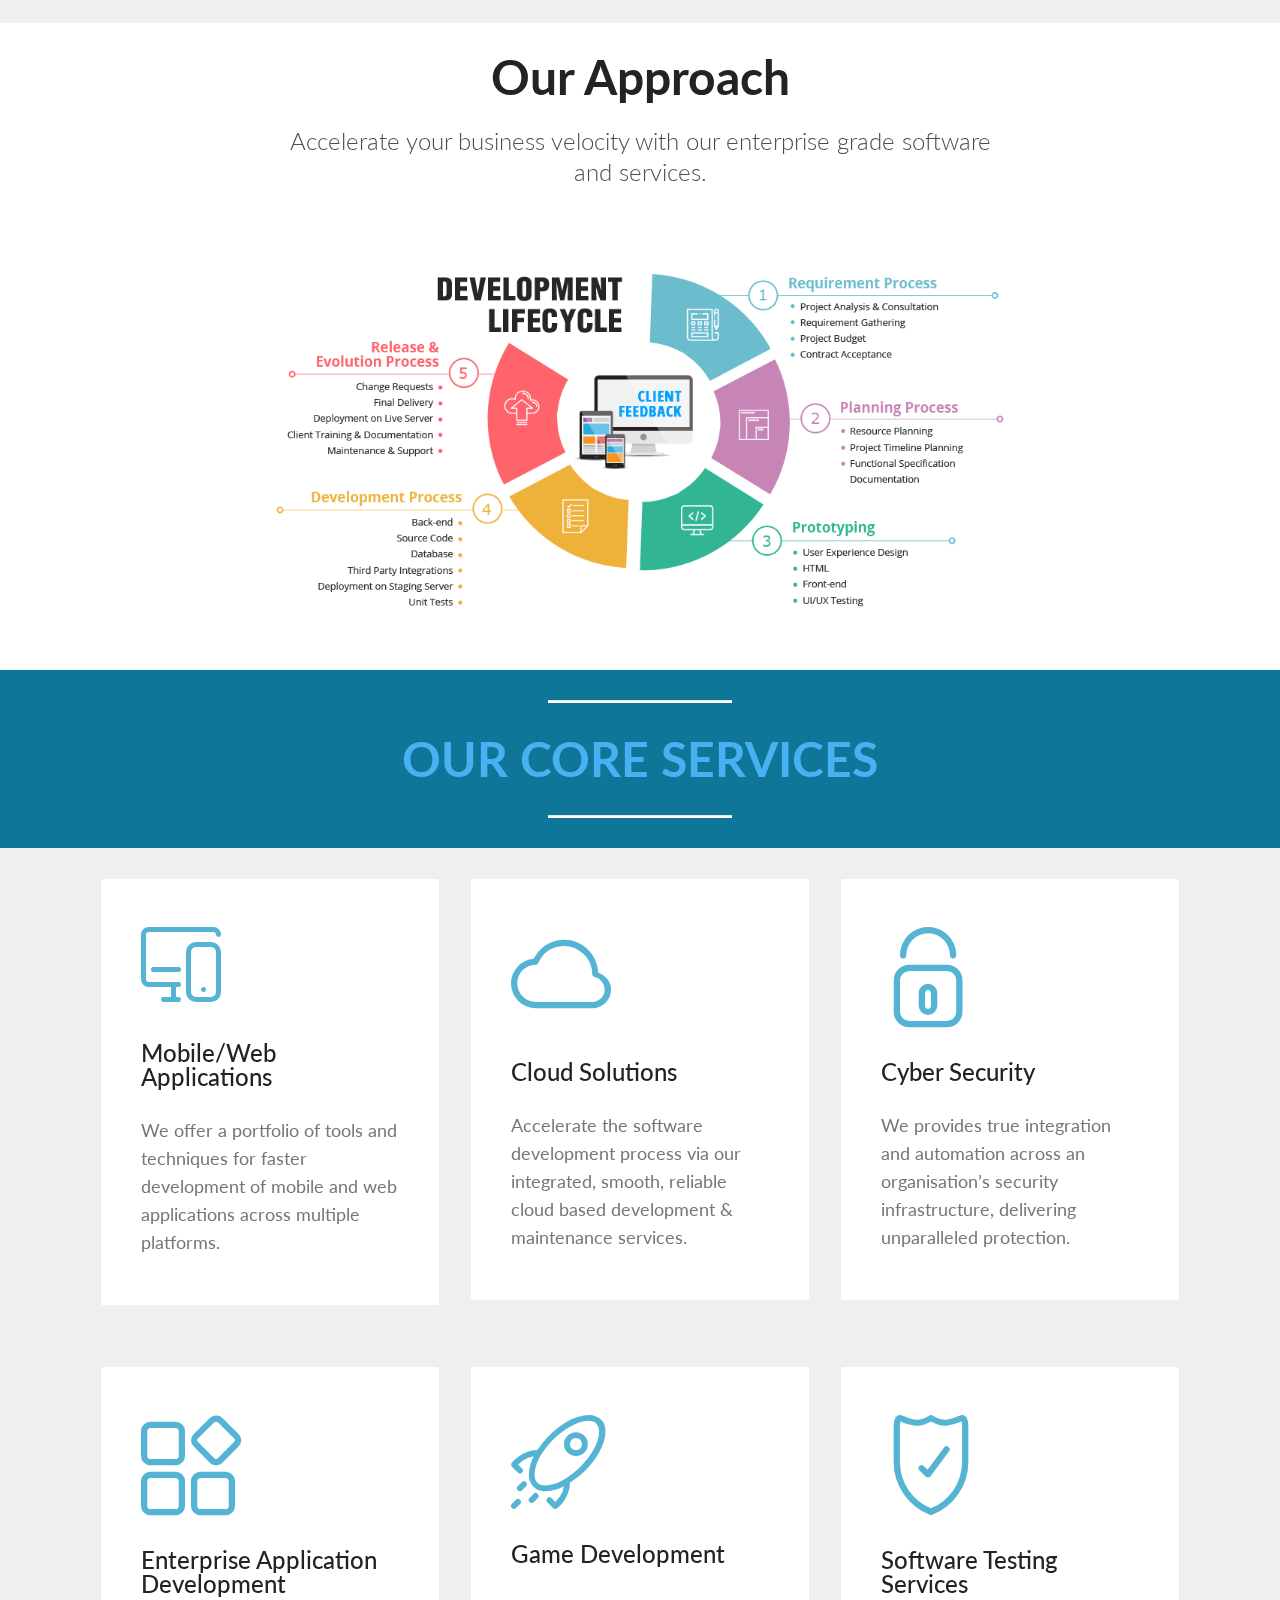
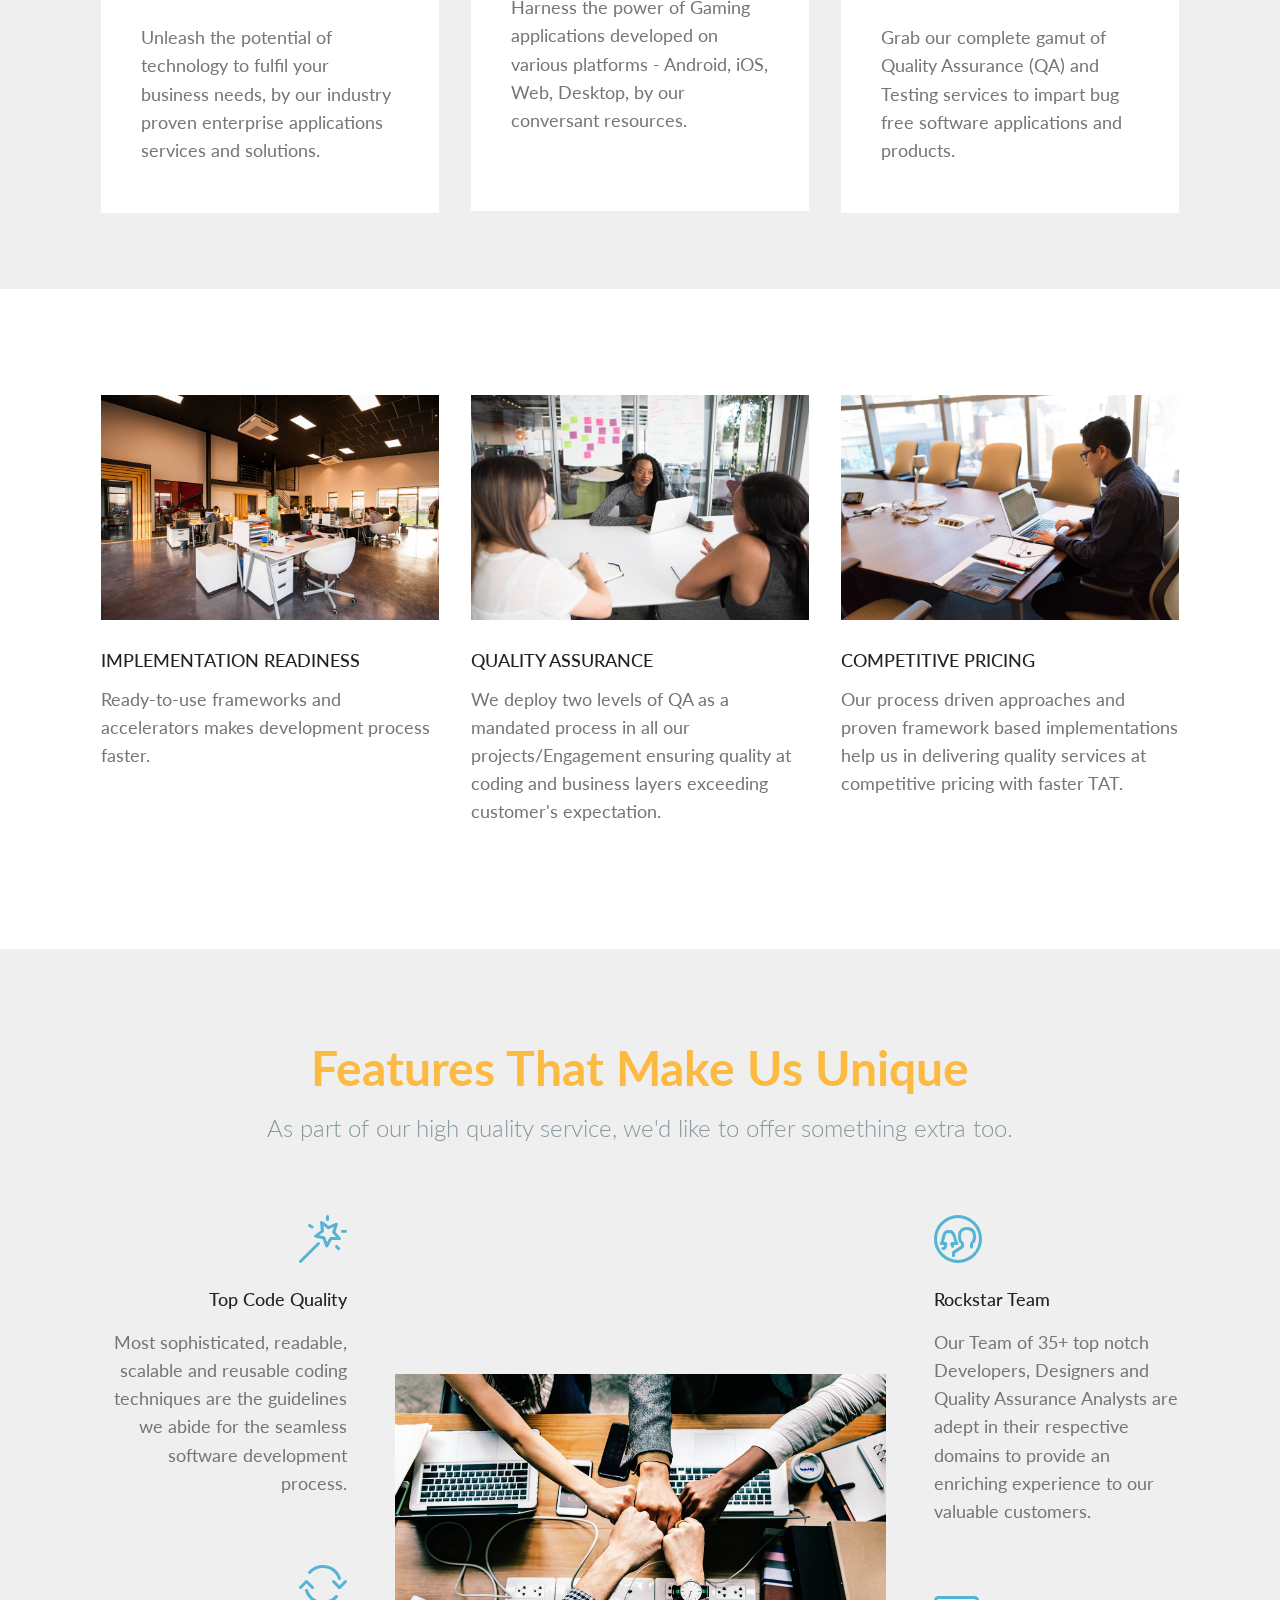
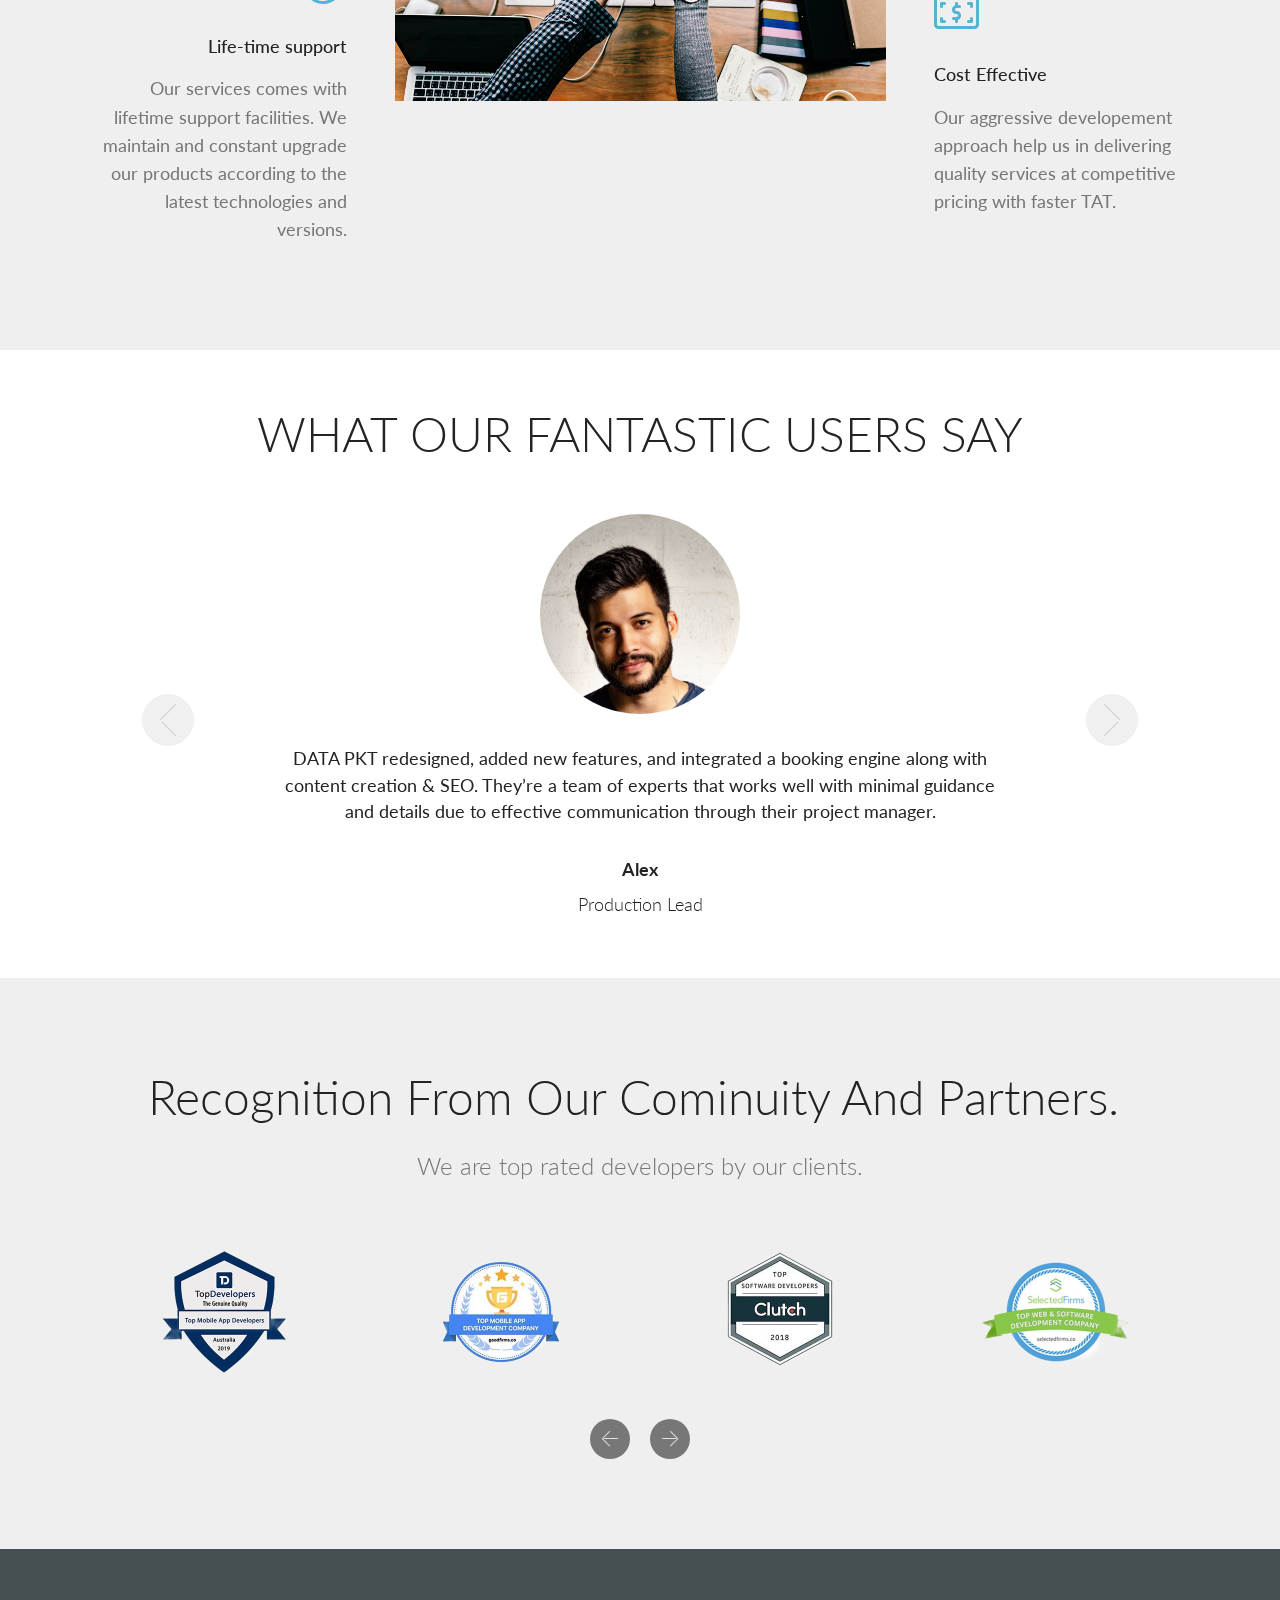
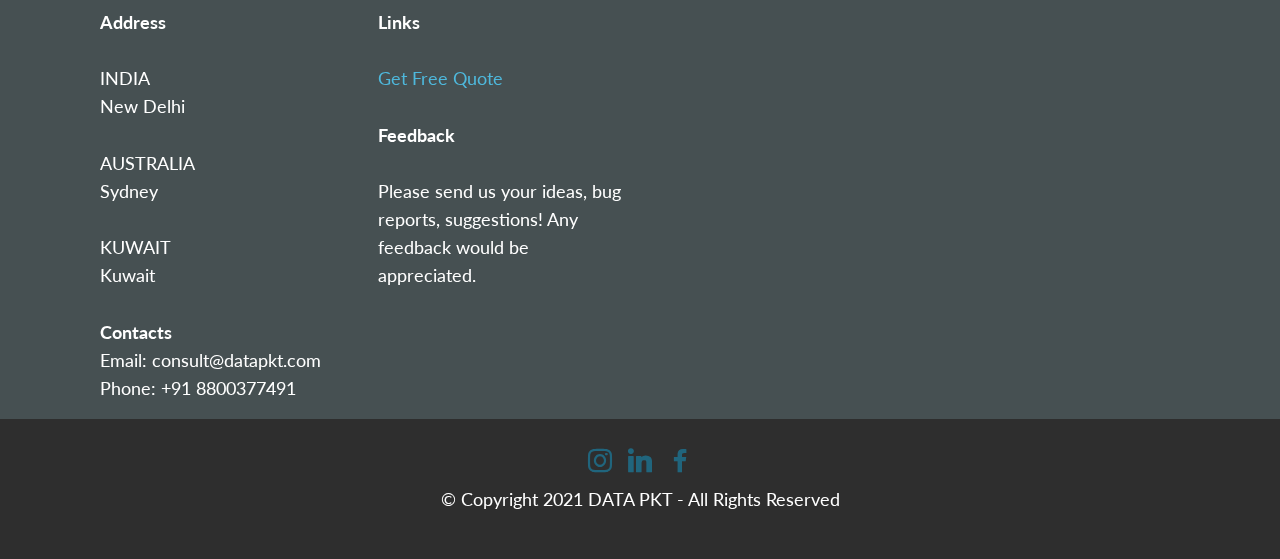
==== commit d3589675: "Update index.html" ====
--- a/index.html
+++ b/index.html
@@ -662,7 +662,7 @@
             </div>
             <div class="row row-copirayt">
                 <p class="mbr-text mb-0 mbr-fonts-style mbr-white align-center display-7">
-                    © Copyright 2015 DATA PKT - All Rights Reserved
+                    © Copyright 2021 DATA PKT - All Rights Reserved
                 </p>
             </div>
         </div>
@@ -687,4 +687,4 @@
   
   
 </body>
-</html>+</html>
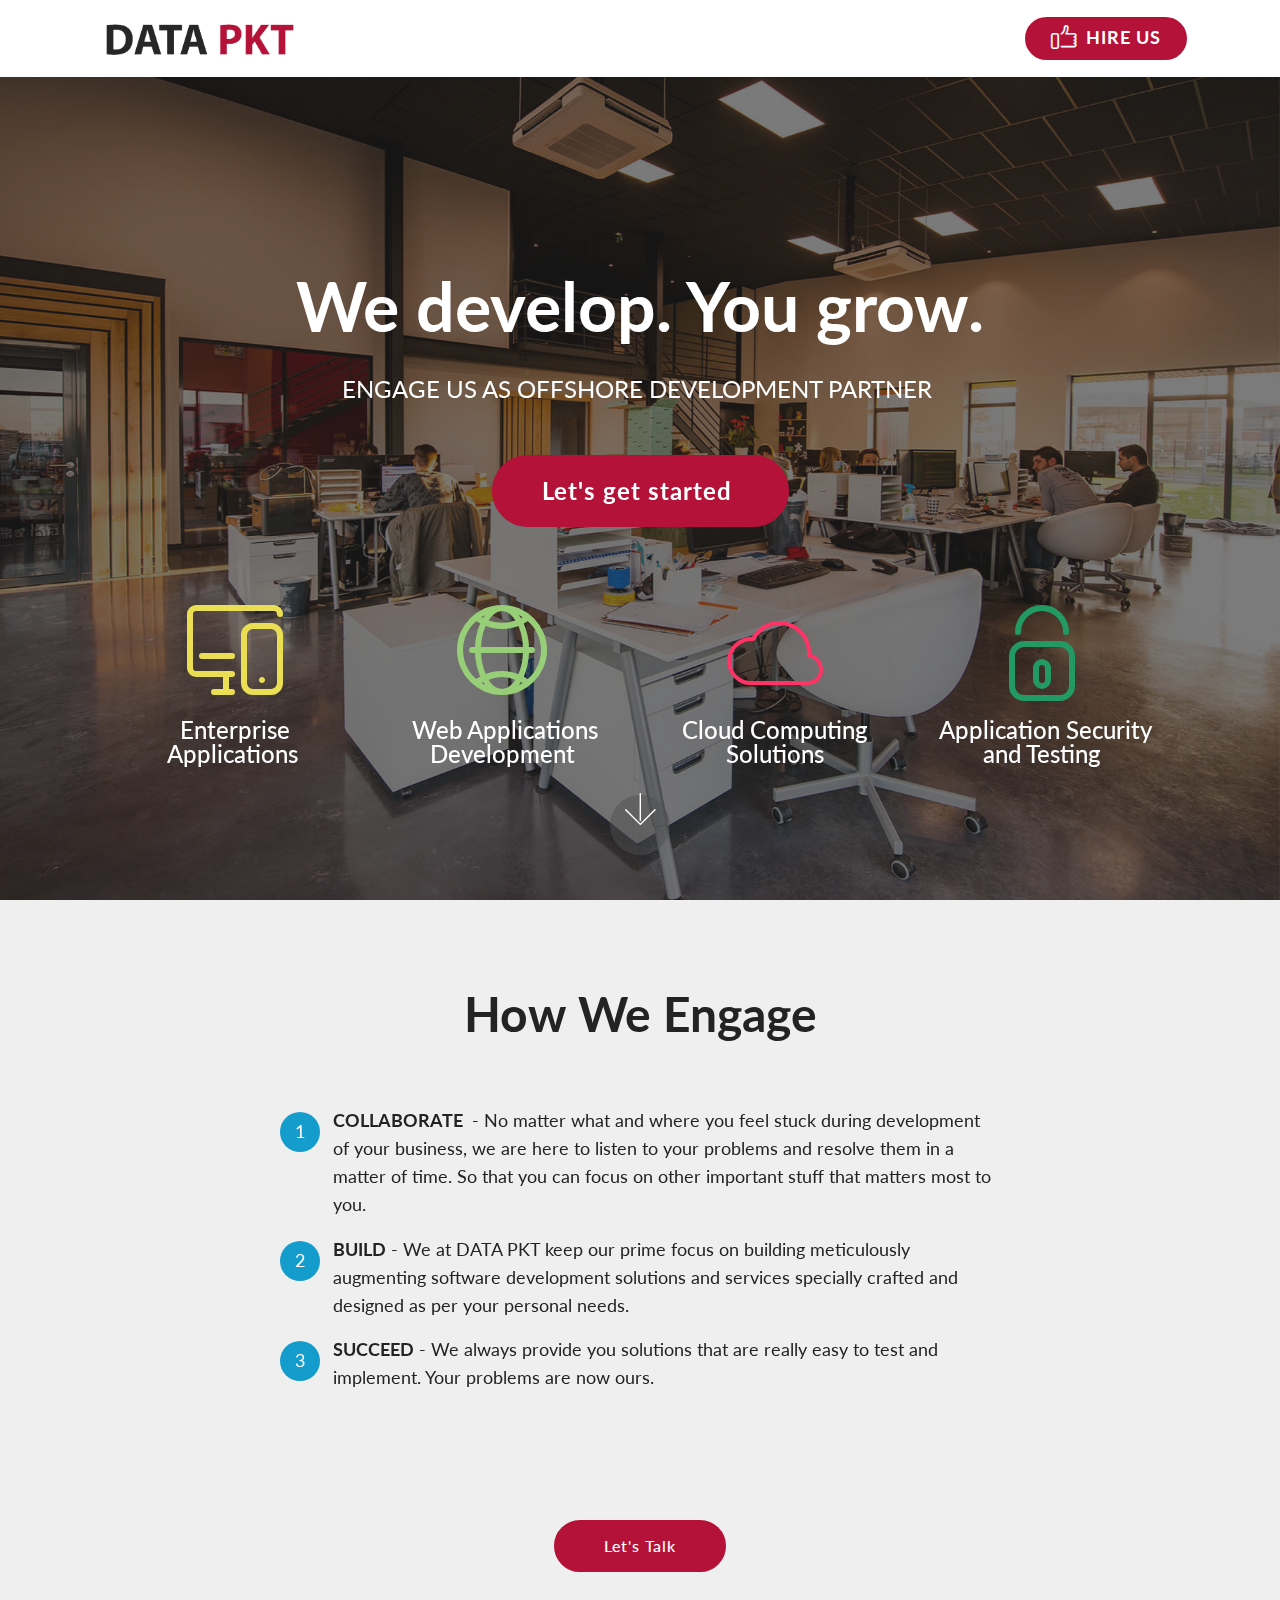
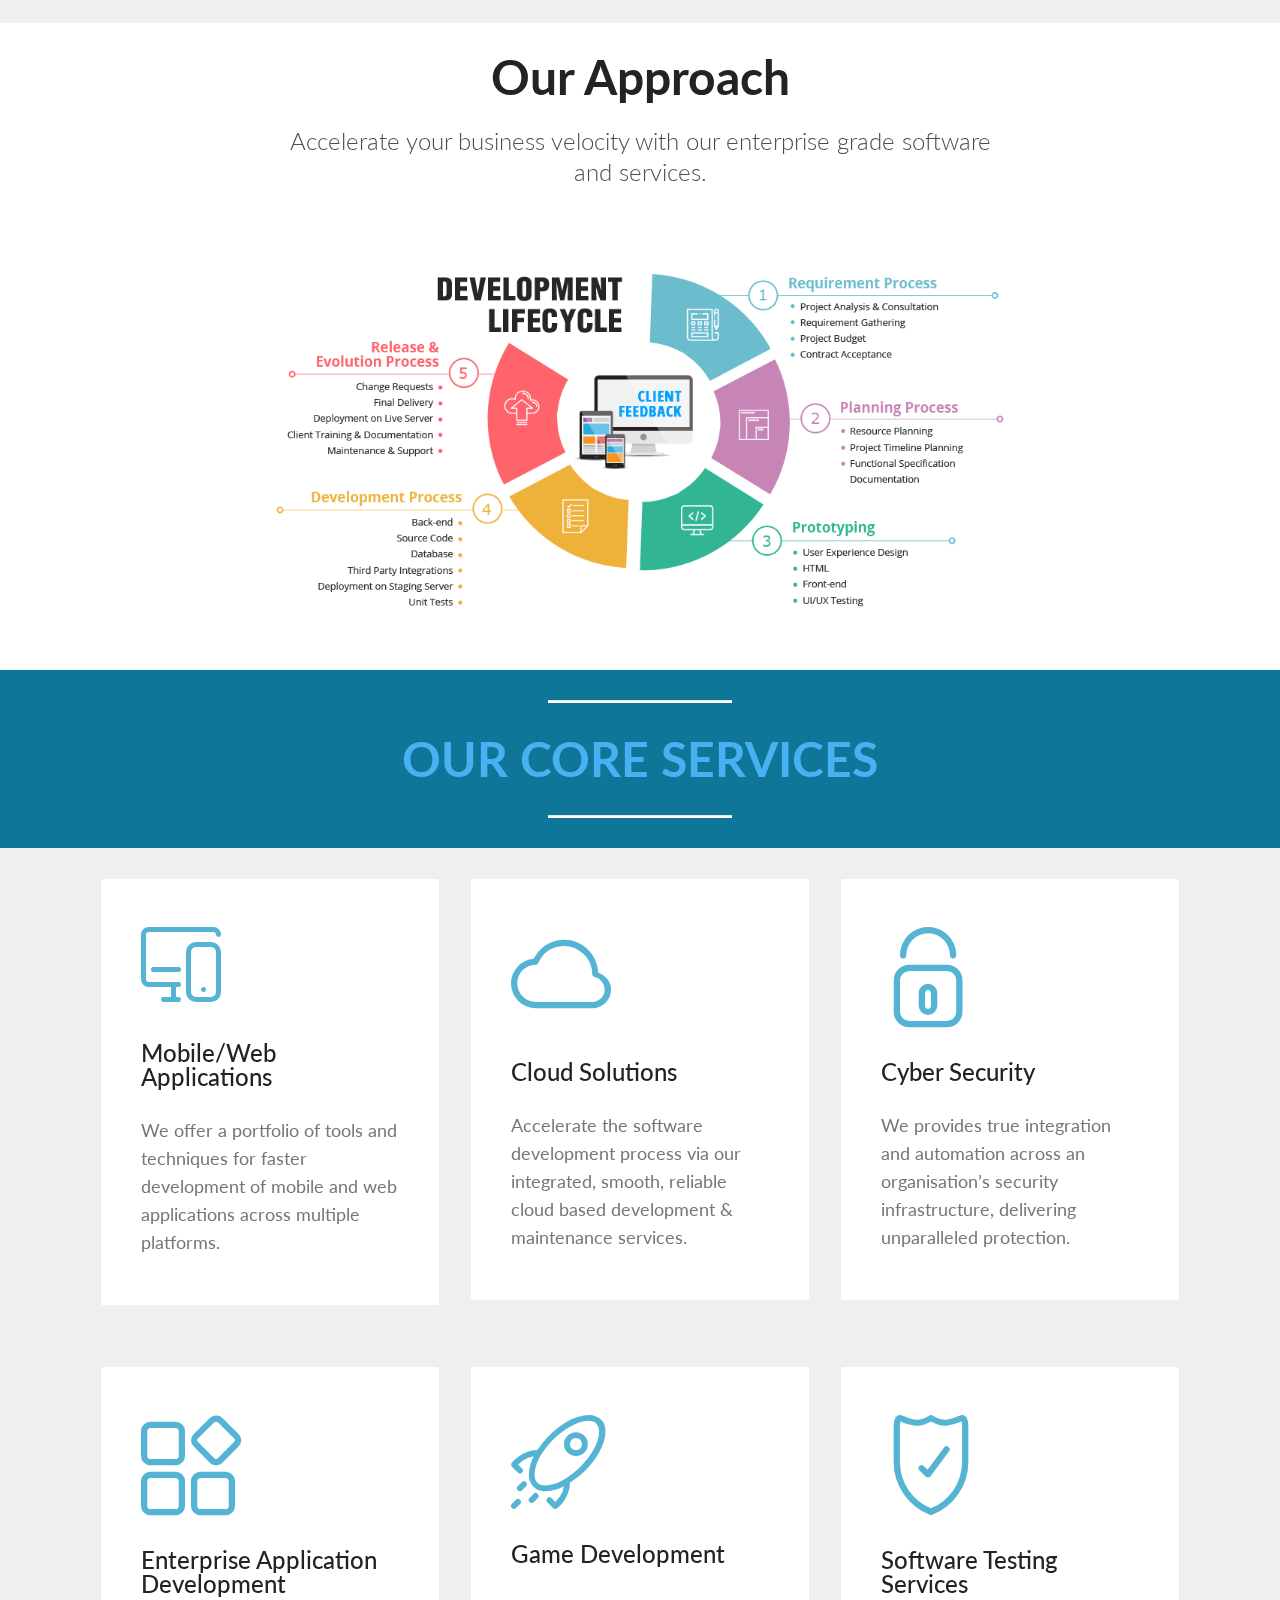
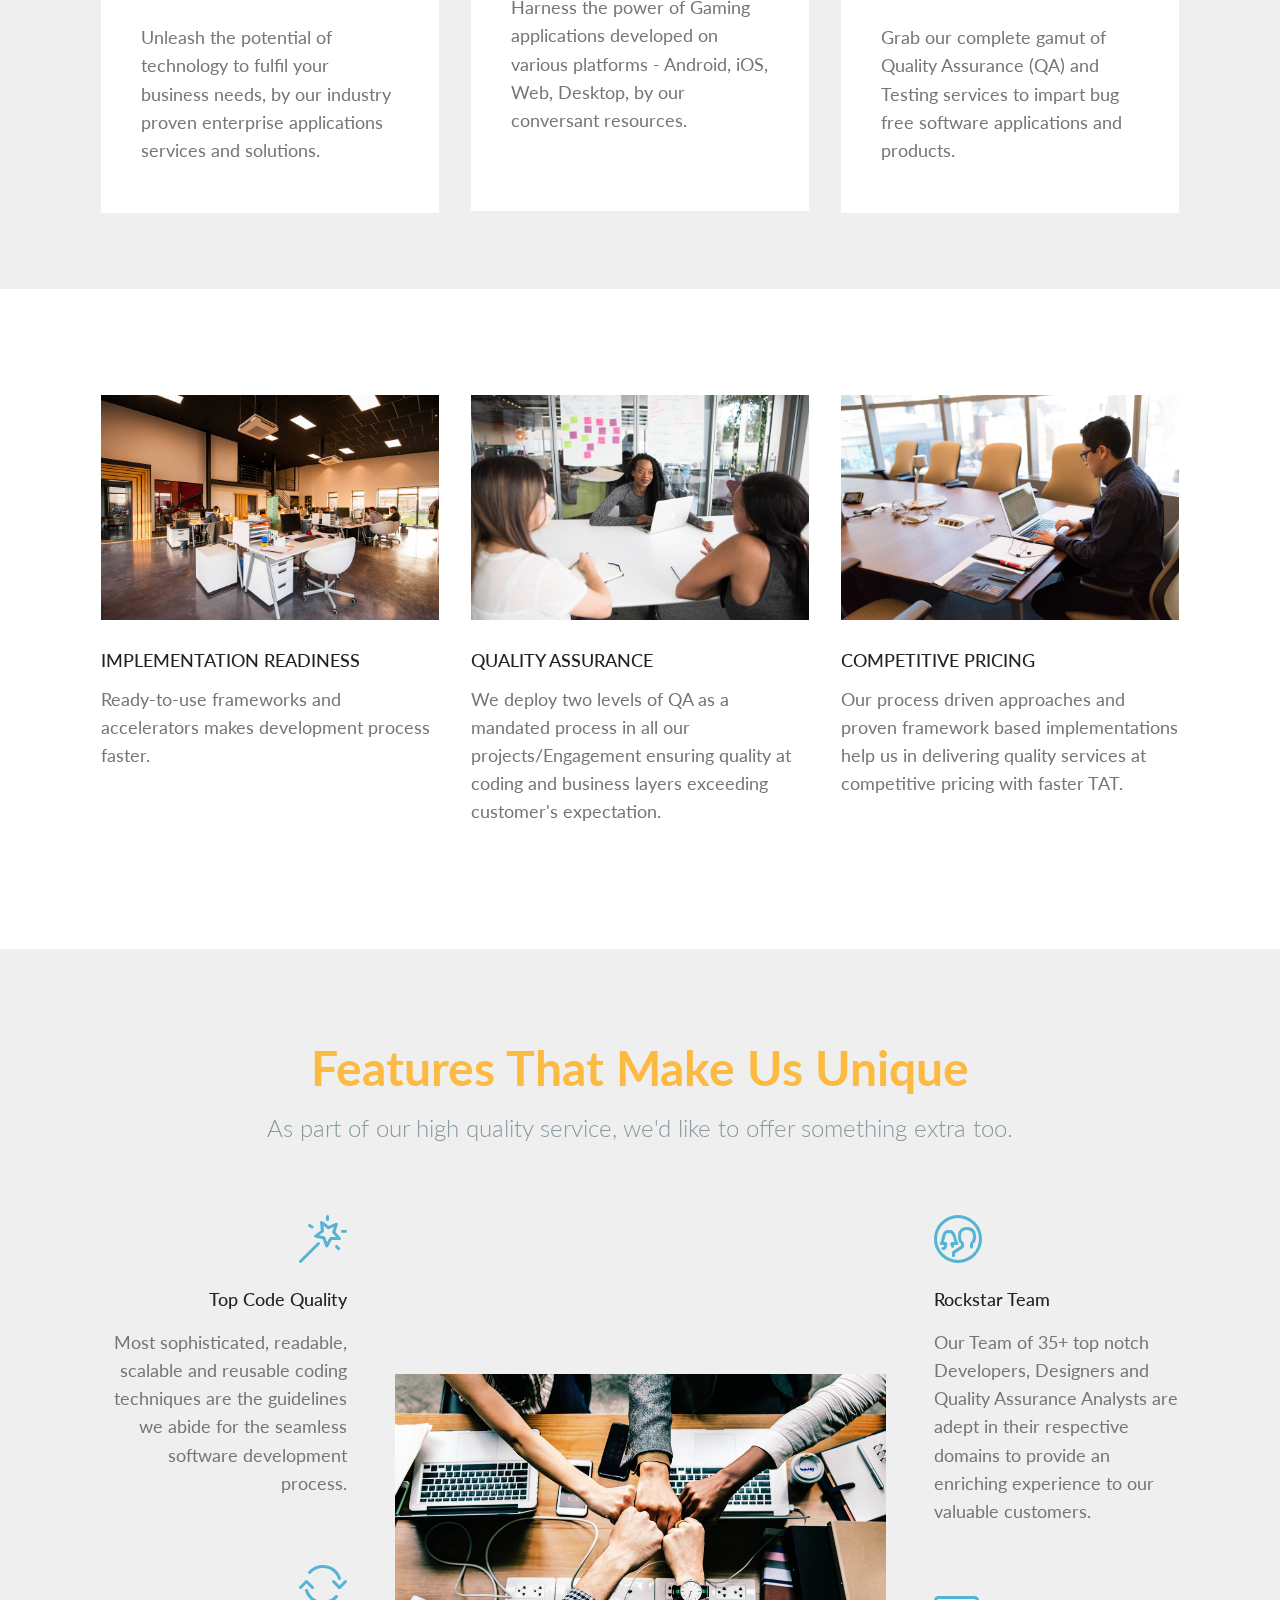
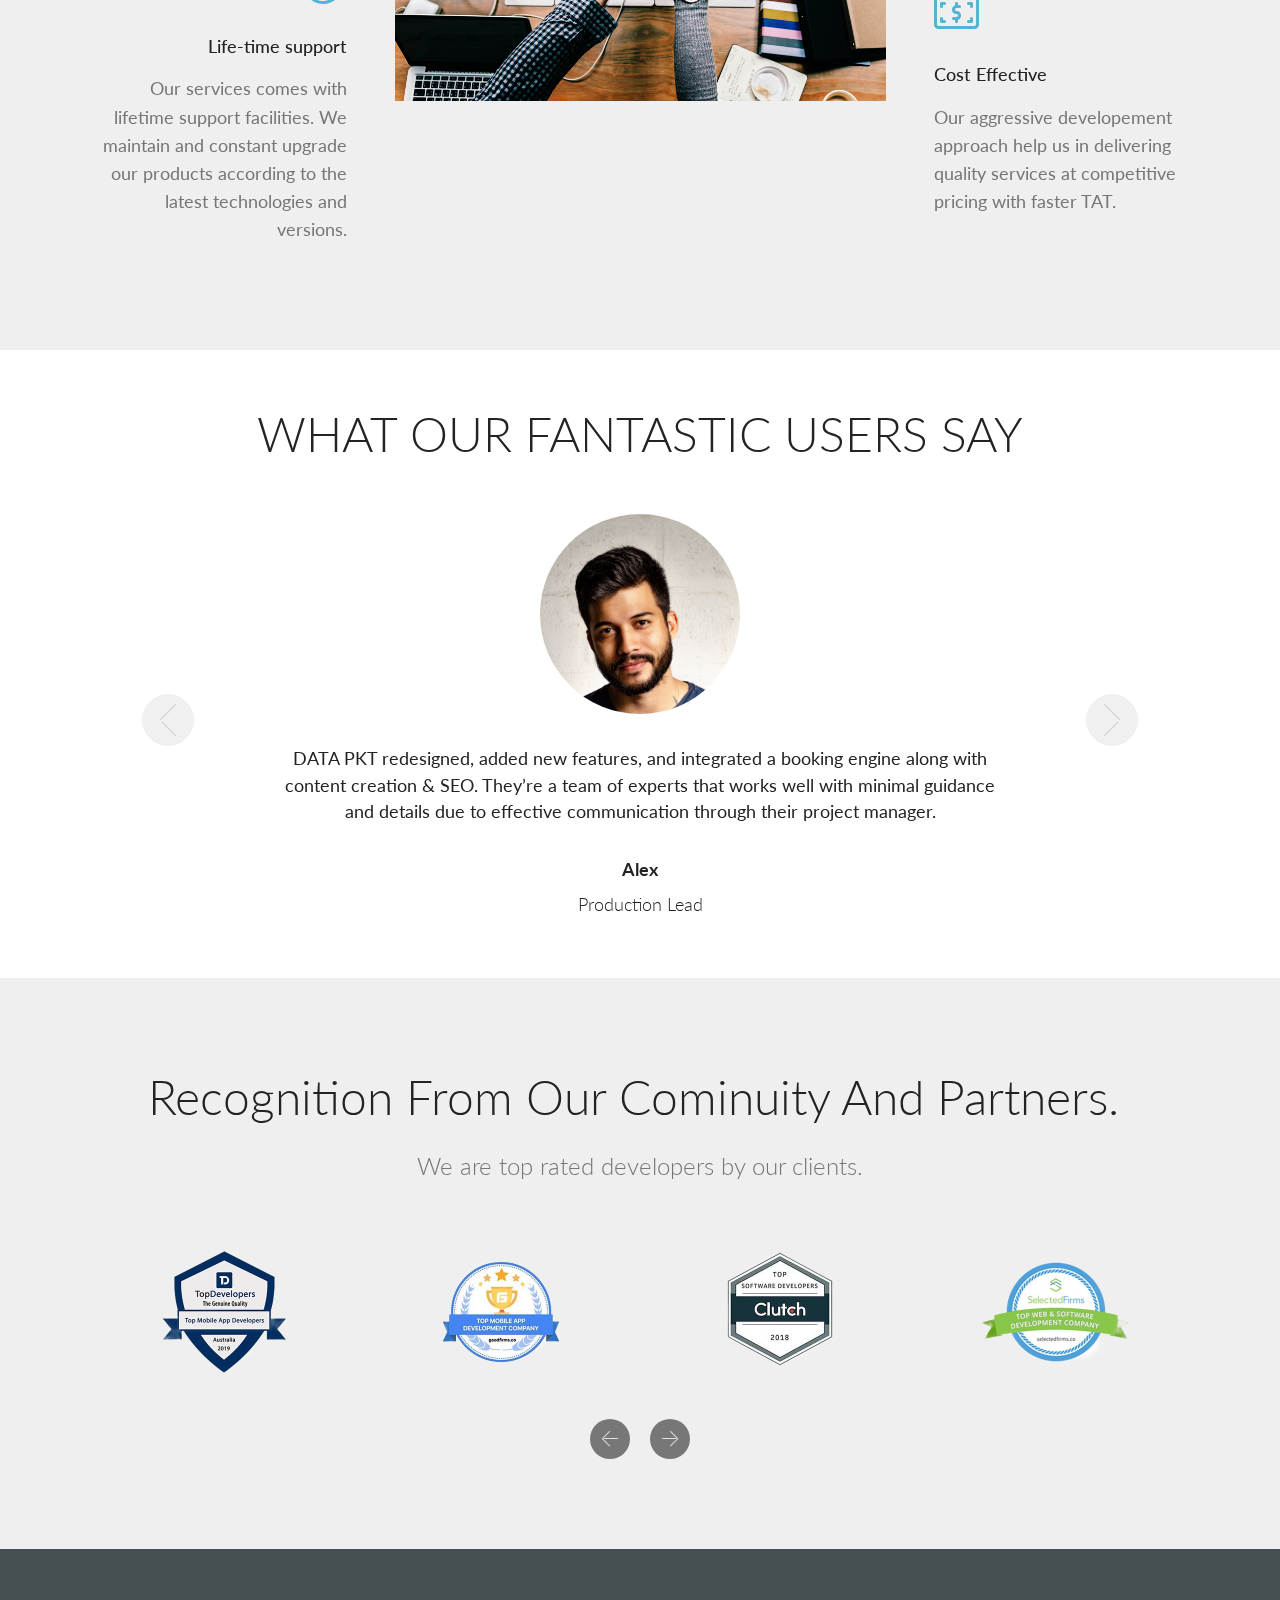
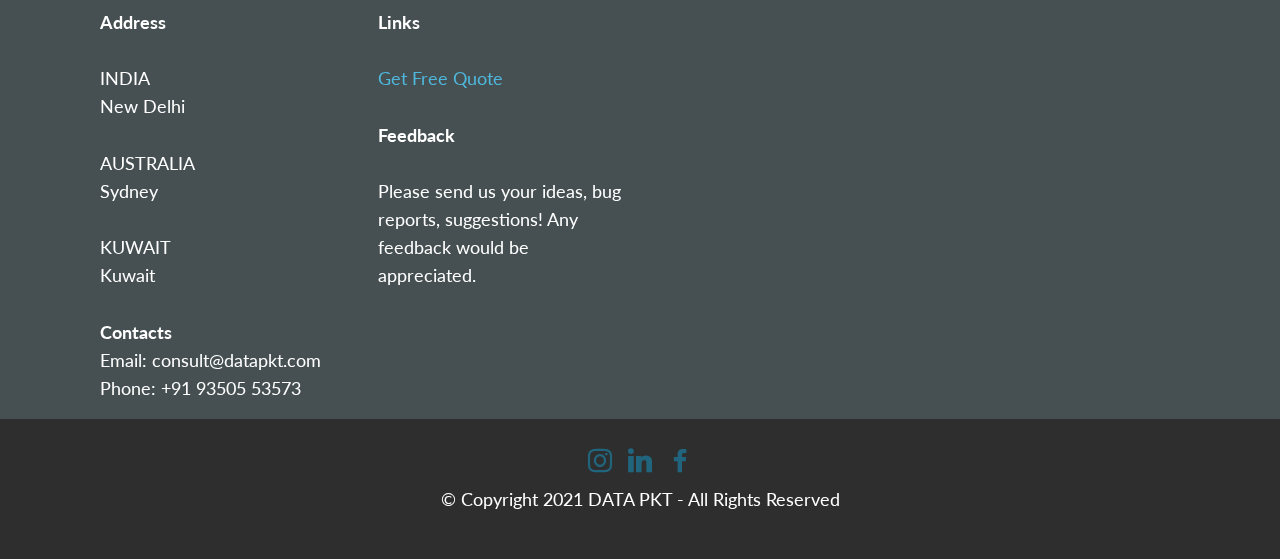
==== commit e61061ae: "Update index.html" ====
--- a/index.html
+++ b/index.html
@@ -609,7 +609,7 @@
                     <br>INDIA&nbsp;<br>New Delhi<br><br>AUSTRALIA&nbsp;<br>Sydney<br><br>KUWAIT<br>Kuwait&nbsp;<br>
                     <br><strong>Contacts</strong>
                     <br>Email: consult@datapkt.com
-                    <br>Phone: +91 8800377491<br></p>
+                    <br>Phone: +91 93505 53573<br></p>
             </div>
             <div class="col-12 col-md-3 mbr-fonts-style display-7">
                 <p class="mbr-text">
